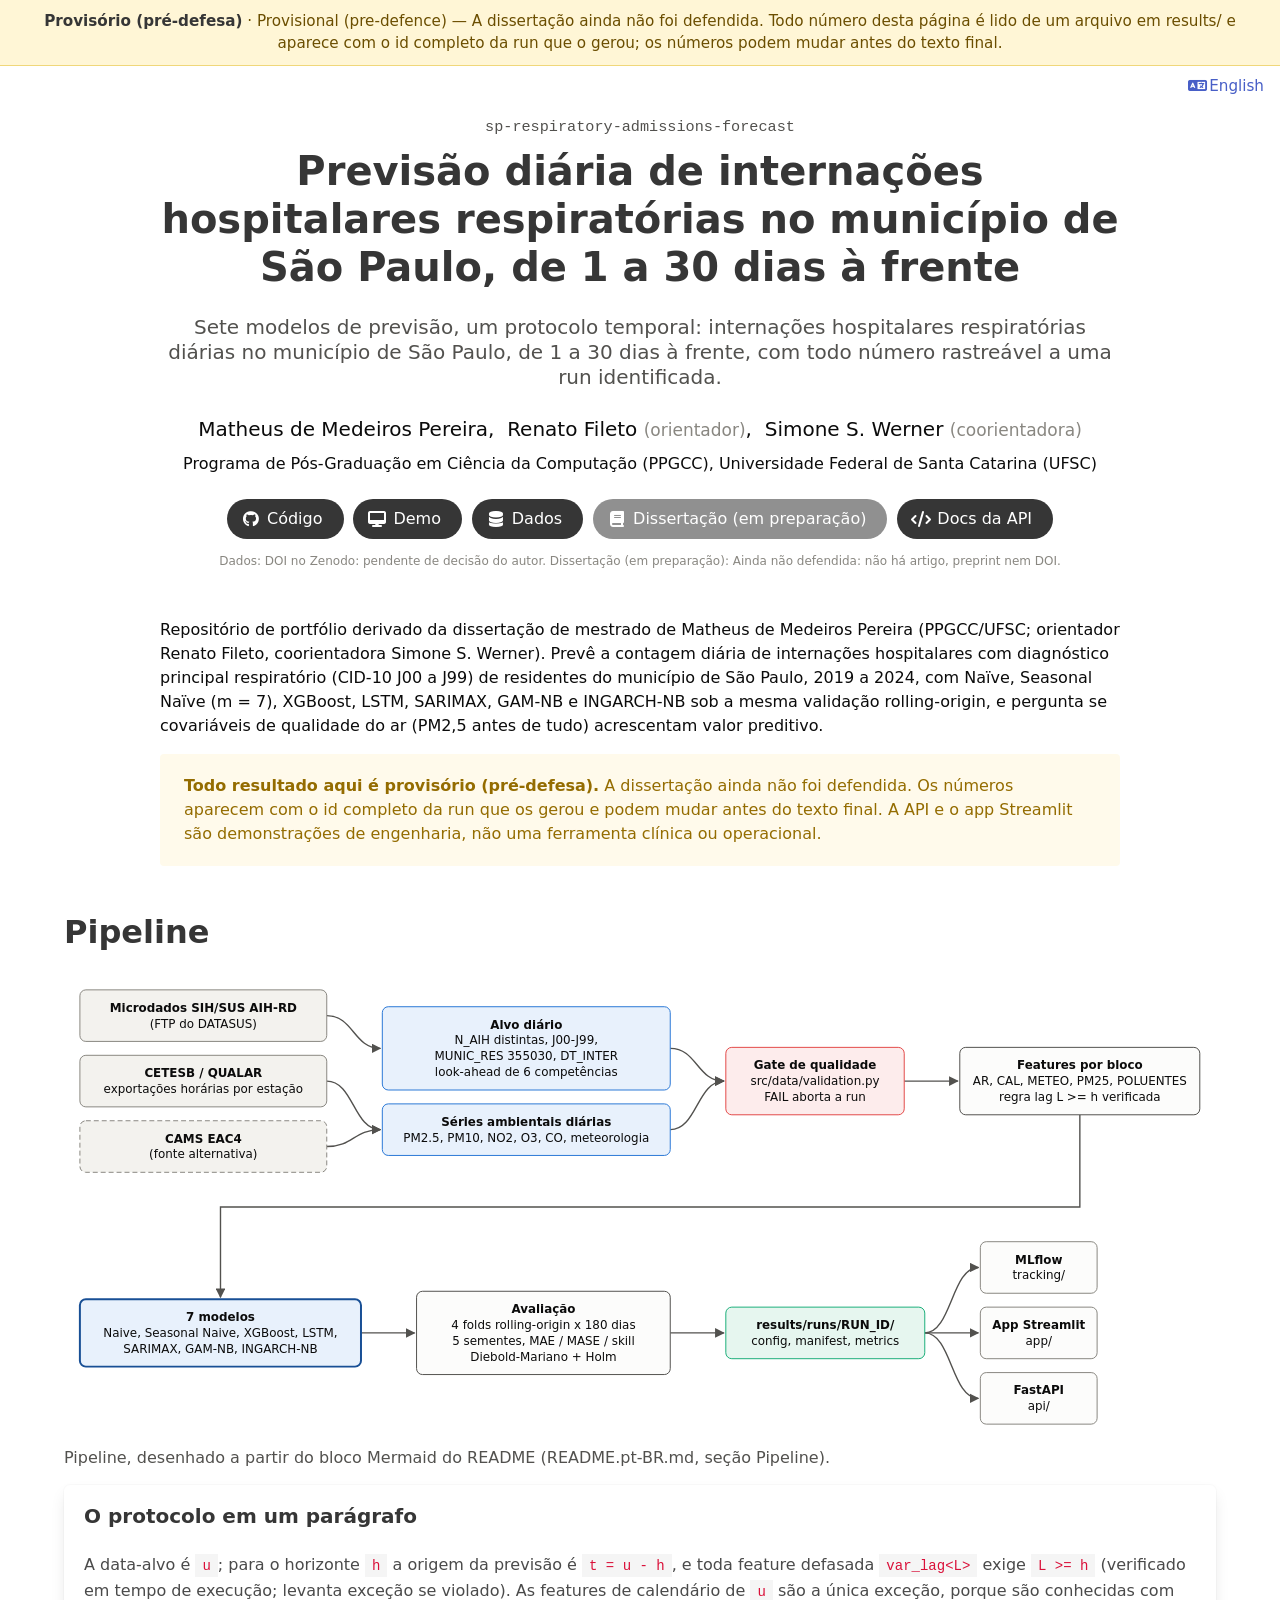
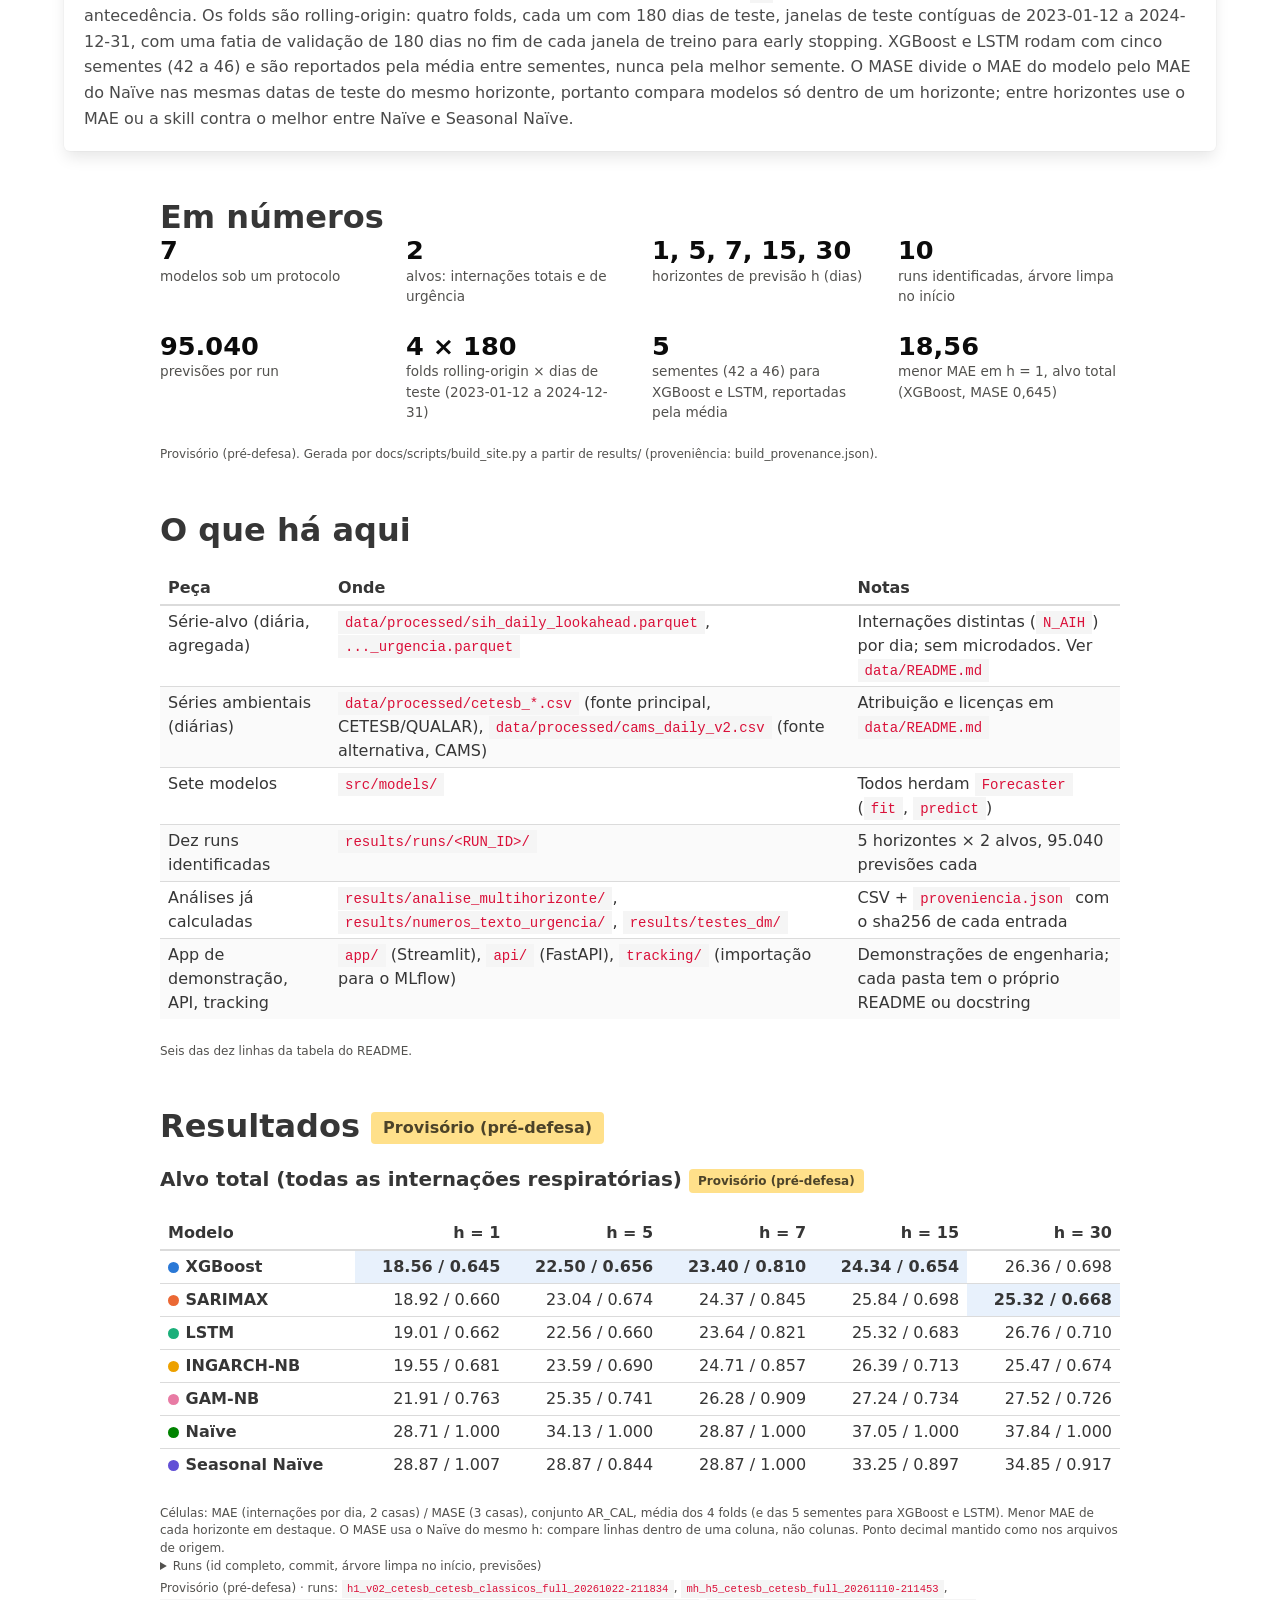
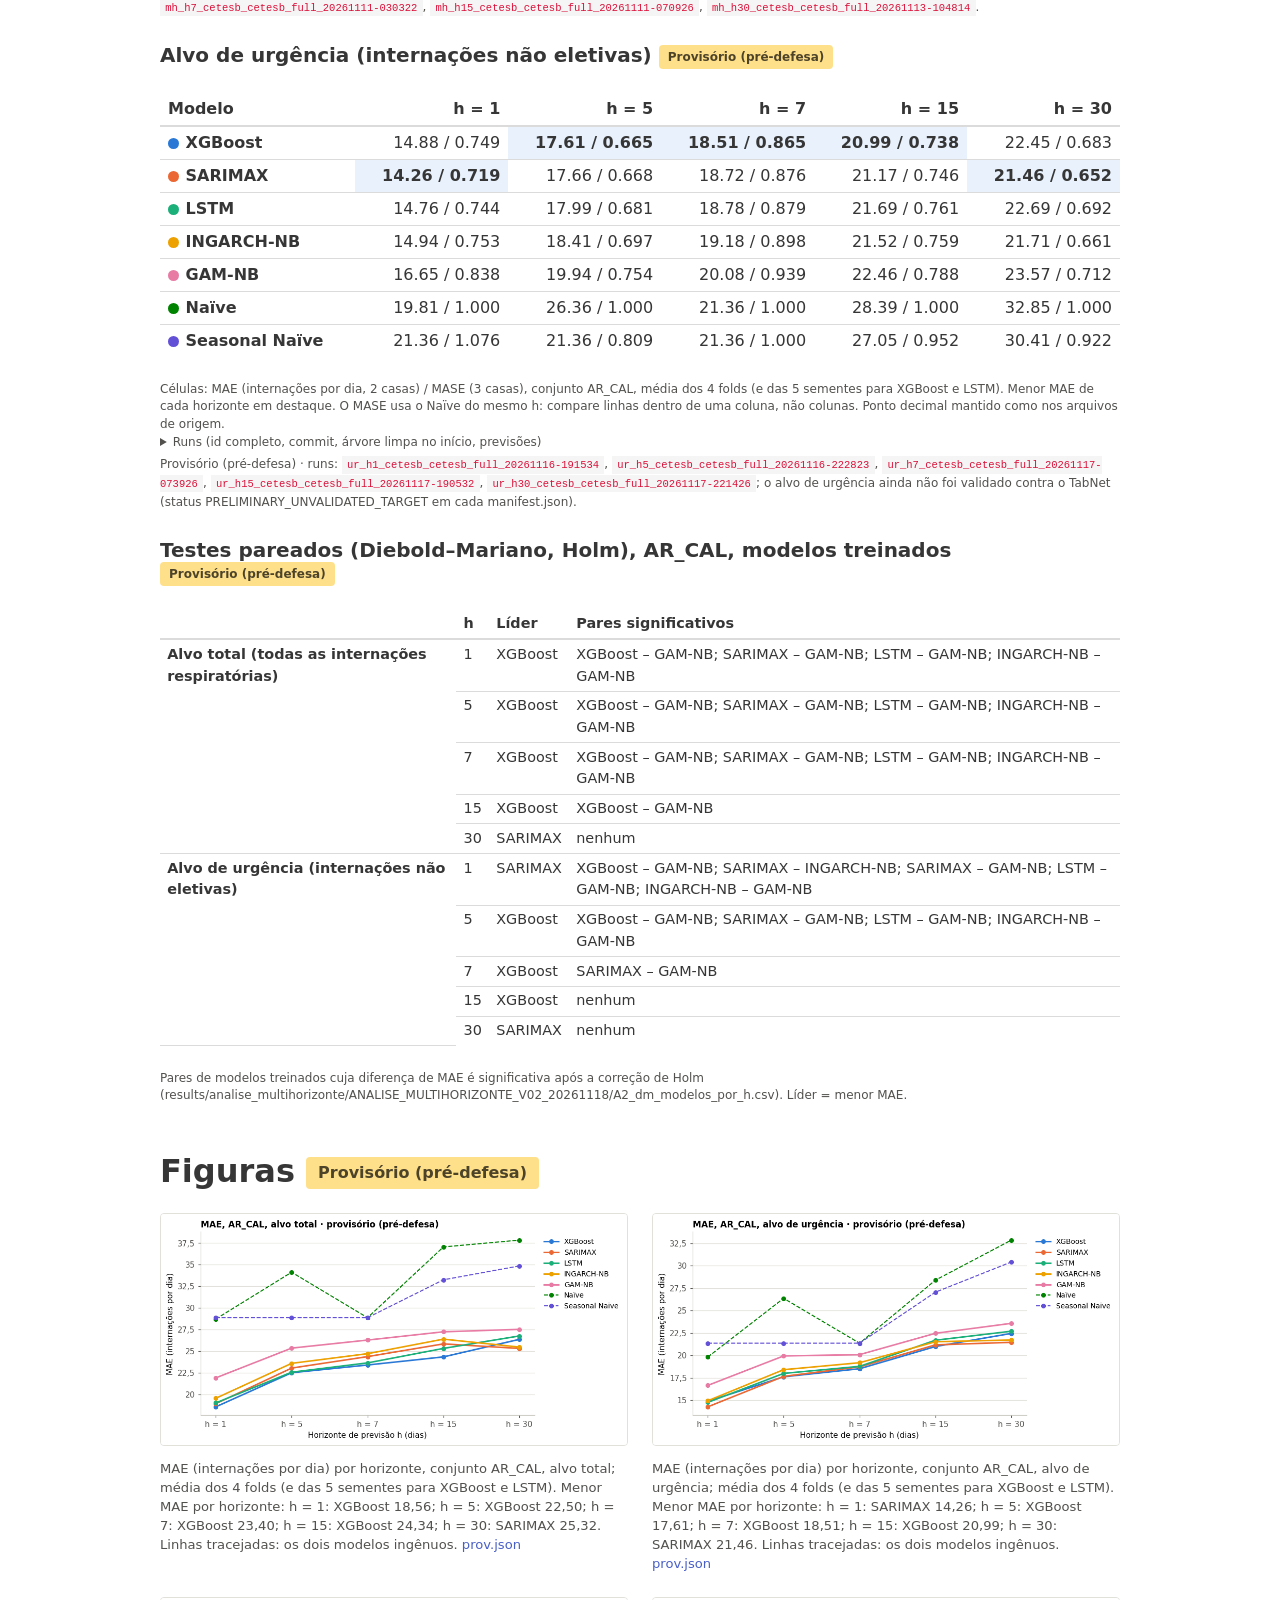
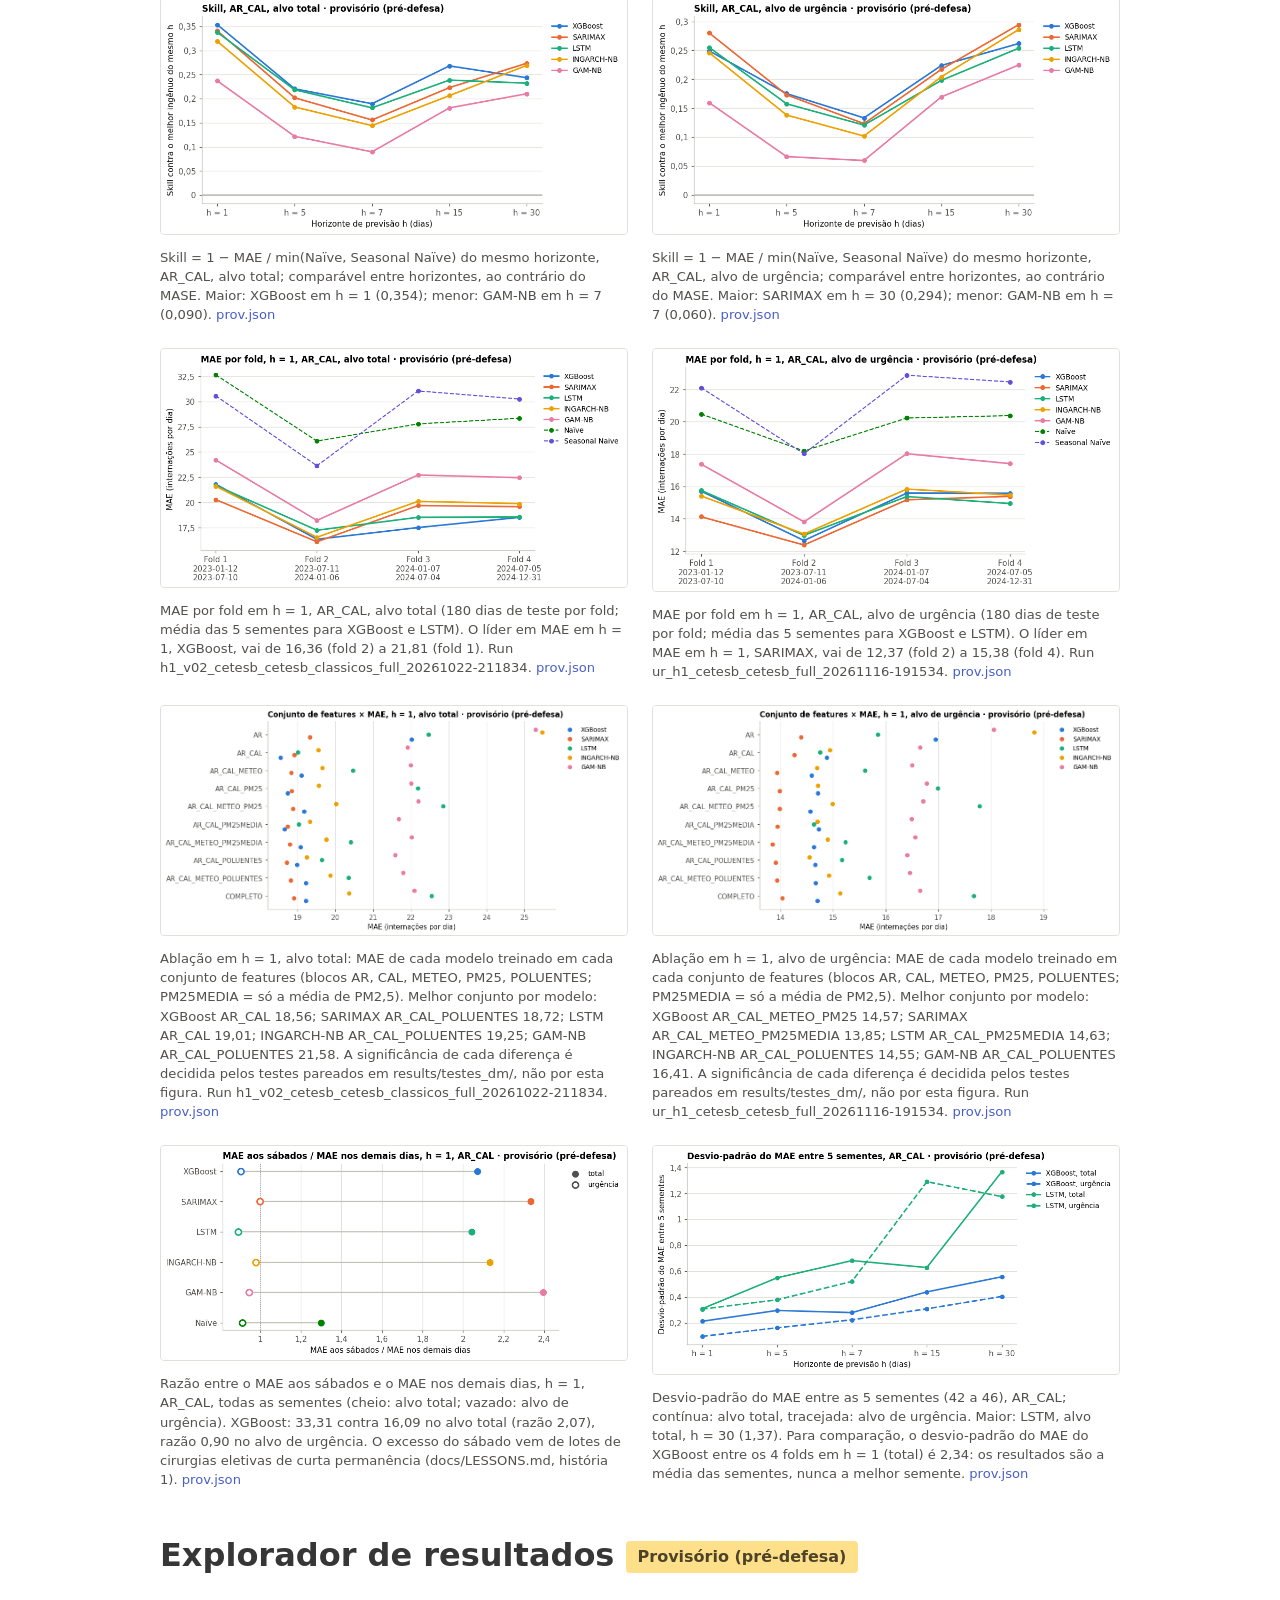
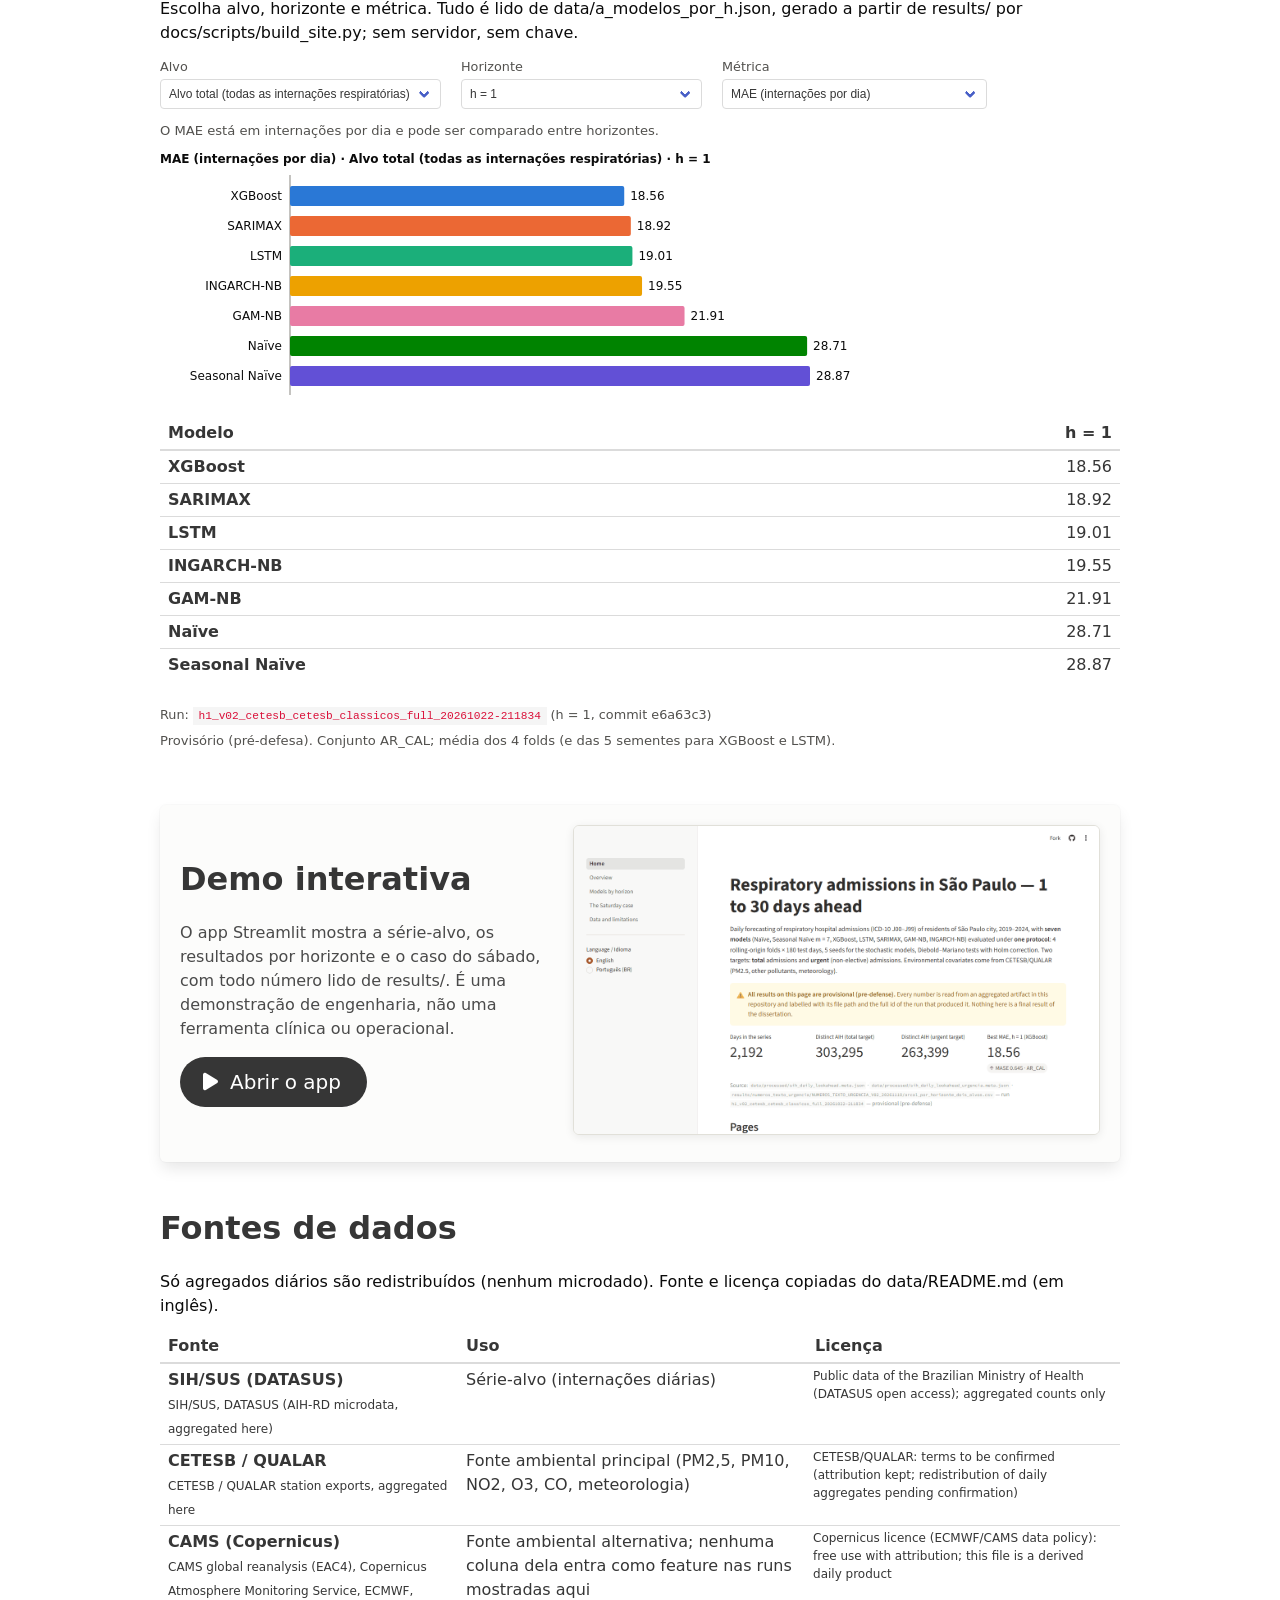
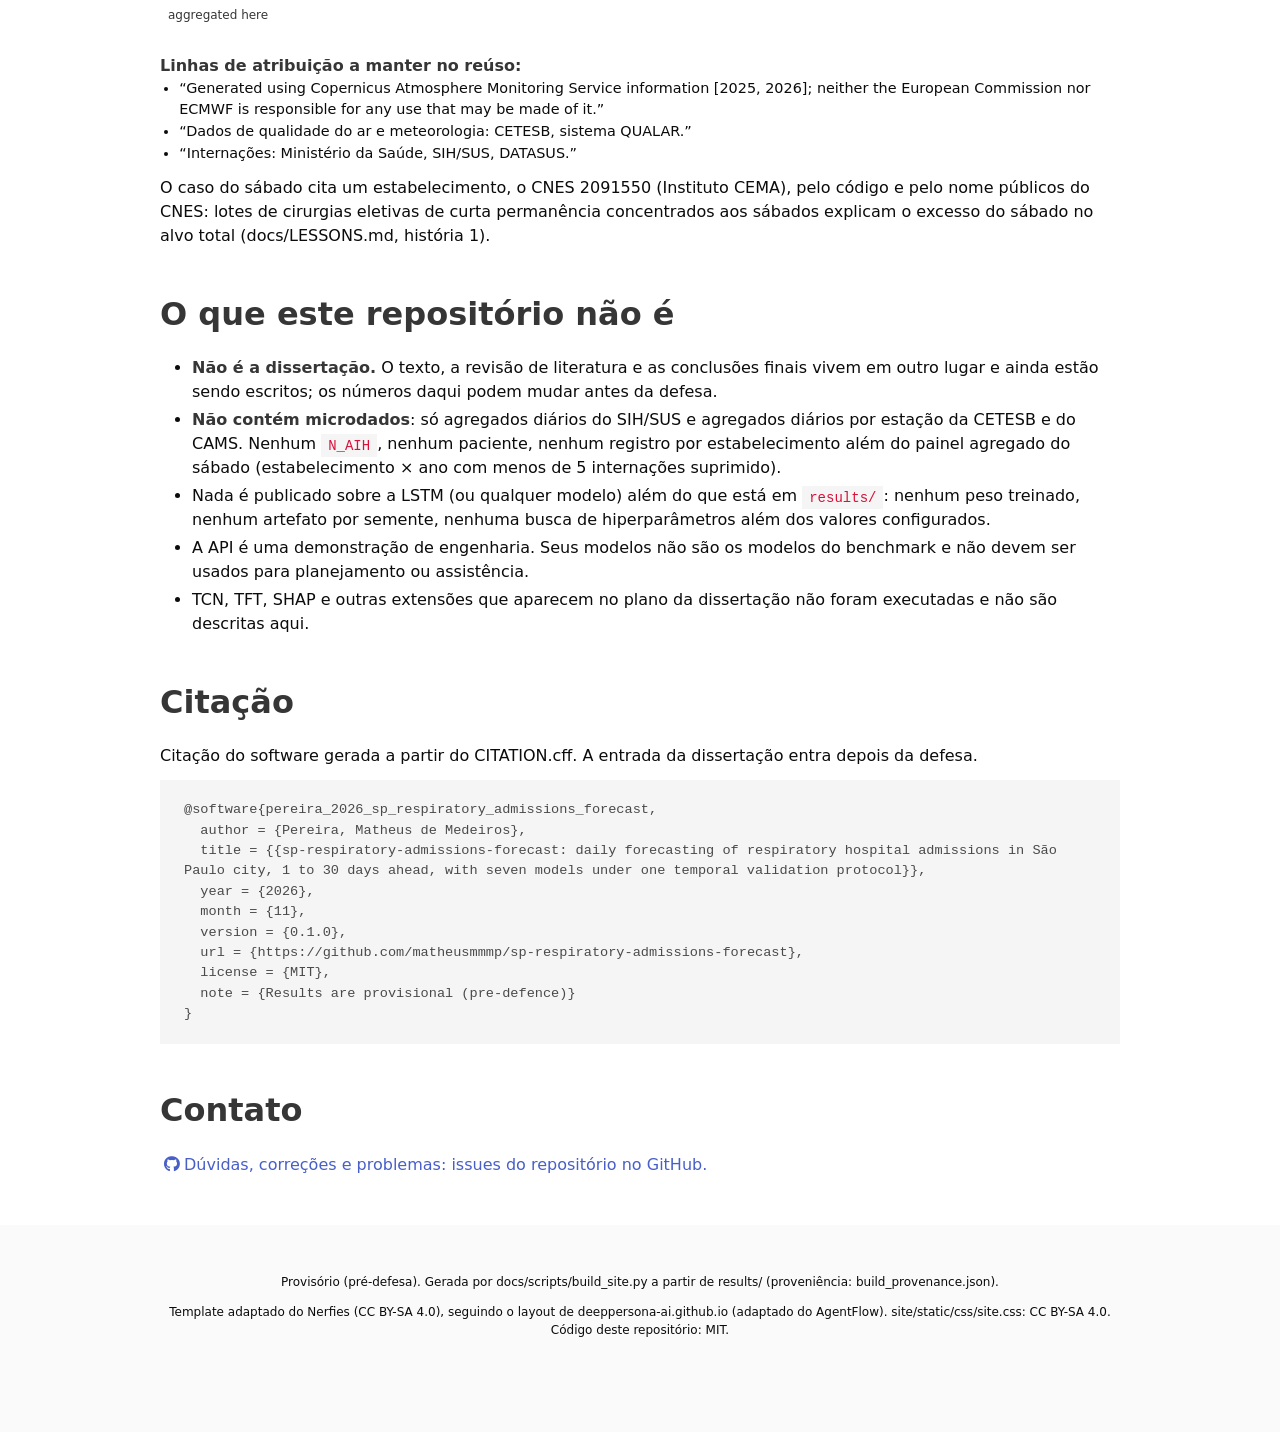
==== site/index.pt-BR.html @ 685dbd94 "feat(site): gerador da project page a partir de results/ e página gerada docs/scripts/build_site.py " ====
<!DOCTYPE html>
<html lang="pt-BR">
<head>
  <meta charset="utf-8">
  <meta name="viewport" content="width=device-width, initial-scale=1">
  <meta name="description" content="Sete modelos de previsão, um protocolo temporal: internações hospitalares respiratórias diárias no município de São Paulo, de 1 a 30 dias à frente, com todo número rastreável a uma run identificada.">
  <title>sp-respiratory-admissions-forecast</title>
  <link rel="alternate" hreflang="en" href="index.html">
  <link rel="stylesheet" href="static/css/bulma.min.css">
  <link rel="stylesheet" href="static/css/fontawesome.all.min.css">
  <link rel="stylesheet" href="static/css/site.css">
</head>
<body>
<!-- Generated by docs/scripts/build_site.py from results/. Do not edit by hand: edit the script and rebuild. -->
<div class="provisional-banner" id="provisional-banner" role="note">
  <strong>Provisório (pré-defesa)</strong> · <span lang="en">Provisional (pre-defence)</span> — A dissertação ainda não foi defendida. Todo número desta página é lido de um arquivo em results/ e aparece com o id completo da run que o gerou; os números podem mudar antes do texto final.
</div>
<nav class="lang-switch"><a href="index.html" hreflang="en"><span class="icon"><i class="fas fa-language"></i></span>English</a></nav>

<section class="hero">
  <div class="hero-body">
    <div class="container is-max-desktop has-text-centered">
      <p class="publication-repo"><code>sp-respiratory-admissions-forecast</code></p>
      <h1 class="title is-2 publication-title">Previsão diária de internações hospitalares respiratórias no município de São Paulo, de 1 a 30 dias à frente</h1>
      <p class="subtitle is-5 publication-subtitle">Sete modelos de previsão, um protocolo temporal: internações hospitalares respiratórias diárias no município de São Paulo, de 1 a 30 dias à frente, com todo número rastreável a uma run identificada.</p>
      <div class="is-size-5 publication-authors">
        <span class="author-block">Matheus de Medeiros Pereira,</span>
        <span class="author-block">Renato Fileto <span class="author-role">(orientador)</span>,</span>
        <span class="author-block">Simone S. Werner <span class="author-role">(coorientadora)</span></span>

      </div>
      <div class="is-size-6 publication-authors"><span class="author-block">Programa de Pós-Graduação em Ciência da Computação (PPGCC), Universidade Federal de Santa Catarina (UFSC)</span></div>
      <div class="publication-links">
        <span class="link-block"><a href="https://github.com/matheusmmmp/sp-respiratory-admissions-forecast" class="button is-normal is-rounded is-dark"><span class="icon"><i class="fab fa-github"></i></span><span>Código</span></a></span>
        <span class="link-block"><a href="https://sp-respiratory-admissions-forecast.streamlit.app" class="button is-normal is-rounded is-dark"><span class="icon"><i class="fas fa-desktop"></i></span><span>Demo</span></a></span>
        <span class="link-block"><a href="https://github.com/matheusmmmp/sp-respiratory-admissions-forecast/blob/main/data/README.md" class="button is-normal is-rounded is-dark"><span class="icon"><i class="fas fa-database"></i></span><span>Dados</span></a></span>
        <span class="link-block"><span class="button is-normal is-rounded is-dark is-disabled" id="btn-dissertation" aria-disabled="true" title="Ainda não defendida: não há artigo, preprint nem DOI."><span class="icon"><i class="fas fa-book"></i></span><span>Dissertação (em preparação)</span></span></span>
        <span class="link-block"><a href="https://github.com/matheusmmmp/sp-respiratory-admissions-forecast/blob/main/api/README.md" class="button is-normal is-rounded is-dark"><span class="icon"><i class="fas fa-code"></i></span><span>Docs da API</span></a></span>
      </div>
      <p class="is-size-7 link-note">Dados: DOI no Zenodo: pendente de decisão do autor. Dissertação (em preparação): Ainda não defendida: não há artigo, preprint nem DOI.</p>
    </div>
  </div>
</section>

<section class="section pt-0">
  <div class="container is-max-desktop">
    <div class="content">
      <p>Repositório de portfólio derivado da dissertação de mestrado de Matheus de Medeiros Pereira (PPGCC/UFSC; orientador Renato Fileto, coorientadora Simone S. Werner). Prevê a contagem diária de internações hospitalares com diagnóstico principal respiratório (CID-10 J00 a J99) de residentes do município de São Paulo, 2019 a 2024, com Naïve, Seasonal Naïve (m = 7), XGBoost, LSTM, SARIMAX, GAM-NB e INGARCH-NB sob a mesma validação rolling-origin, e pergunta se covariáveis de qualidade do ar (PM2,5 antes de tudo) acrescentam valor preditivo.</p>
      <div class="notification is-warning is-light"><strong>Todo resultado aqui é provisório (pré-defesa).</strong> A dissertação ainda não foi defendida. Os números aparecem com o id completo da run que os gerou e podem mudar antes do texto final. A API e o app Streamlit são demonstrações de engenharia, não uma ferramenta clínica ou operacional.</div>
    </div>
  </div>
</section>

<section class="section pt-0" id="pipeline">
  <div class="container is-max-widescreen">
    <h2 class="title is-3">Pipeline</h2>
    <figure class="teaser"><img src="static/images/pipeline_pt.svg" alt="Pipeline, desenhado a partir do bloco Mermaid do README (README.pt-BR.md, seção Pipeline)." width="100%"><figcaption class="caption">Pipeline, desenhado a partir do bloco Mermaid do README (README.pt-BR.md, seção Pipeline).</figcaption></figure>
    <div class="box protocol">
      <h3 class="title is-5">O protocolo em um parágrafo</h3>
      <p>A data-alvo é <code>u</code>; para o horizonte <code>h</code> a origem da previsão é <code>t = u - h</code>, e toda feature defasada <code>var_lag&lt;L&gt;</code> exige <code>L &gt;= h</code> (verificado em tempo de execução; levanta exceção se violado). As features de calendário de <code>u</code> são a única exceção, porque são conhecidas com antecedência. Os folds são rolling-origin: quatro folds, cada um com 180 dias de teste, janelas de teste contíguas de 2023-01-12 a 2024-12-31, com uma fatia de validação de 180 dias no fim de cada janela de treino para early stopping. XGBoost e LSTM rodam com cinco sementes (42 a 46) e são reportados pela média entre sementes, nunca pela melhor semente. O MASE divide o MAE do modelo pelo MAE do Naïve nas mesmas datas de teste do mesmo horizonte, portanto compara modelos só dentro de um horizonte; entre horizontes use o MAE ou a skill contra o melhor entre Naïve e Seasonal Naïve.</p>
    </div>
  </div>
</section>

<section class="section pt-0" id="glance">
  <div class="container is-max-desktop">
    <h2 class="title is-3">Em números</h2>
  </div>
  <div class="container is-max-desktop">
    <div class="columns is-multiline is-mobile glance">
      <div class="column is-half-mobile is-one-quarter-tablet"><p class="glance-num">7</p><p class="glance-txt">modelos sob um protocolo</p></div>
      <div class="column is-half-mobile is-one-quarter-tablet"><p class="glance-num">2</p><p class="glance-txt">alvos: internações totais e de urgência</p></div>
      <div class="column is-half-mobile is-one-quarter-tablet"><p class="glance-num">1, 5, 7, 15, 30</p><p class="glance-txt">horizontes de previsão h (dias)</p></div>
      <div class="column is-half-mobile is-one-quarter-tablet"><p class="glance-num">10</p><p class="glance-txt">runs identificadas, árvore limpa no início</p></div>
      <div class="column is-half-mobile is-one-quarter-tablet"><p class="glance-num">95.040</p><p class="glance-txt">previsões por run</p></div>
      <div class="column is-half-mobile is-one-quarter-tablet"><p class="glance-num">4 × 180</p><p class="glance-txt">folds rolling-origin × dias de teste (2023-01-12 a 2024-12-31)</p></div>
      <div class="column is-half-mobile is-one-quarter-tablet"><p class="glance-num">5</p><p class="glance-txt">sementes (42 a 46) para XGBoost e LSTM, reportadas pela média</p></div>
      <div class="column is-half-mobile is-one-quarter-tablet"><p class="glance-num">18,56</p><p class="glance-txt">menor MAE em h = 1, alvo total (XGBoost, MASE 0,645)</p></div>

    </div>
    <p class="is-size-7 caption">Provisório (pré-defesa). Gerada por docs/scripts/build_site.py a partir de results/ (proveniência: build_provenance.json).</p>
  </div>
</section>

<section class="section pt-0" id="box">
  <div class="container is-max-desktop">
    <h2 class="title is-3">O que há aqui</h2>
    <div class="table-container">
      <table class="table is-fullwidth is-narrow is-striped">
        <thead><tr><th>Peça</th><th>Onde</th><th>Notas</th></tr></thead>
        <tbody><tr><td>Série-alvo (diária, agregada)</td><td><a href="https://github.com/matheusmmmp/sp-respiratory-admissions-forecast/blob/main/data/processed/sih_daily_lookahead.parquet"><code>data/processed/sih_daily_lookahead.parquet</code></a>, <code>..._urgencia.parquet</code></td><td>Internações distintas (<code>N_AIH</code>) por dia; sem microdados. Ver <a href="https://github.com/matheusmmmp/sp-respiratory-admissions-forecast/blob/main/data/README.md"><code>data/README.md</code></a></td></tr><tr><td>Séries ambientais (diárias)</td><td><code>data/processed/cetesb_*.csv</code> (fonte principal, CETESB/QUALAR), <a href="https://github.com/matheusmmmp/sp-respiratory-admissions-forecast/blob/main/data/processed/cams_daily_v2.csv"><code>data/processed/cams_daily_v2.csv</code></a> (fonte alternativa, CAMS)</td><td>Atribuição e licenças em <a href="https://github.com/matheusmmmp/sp-respiratory-admissions-forecast/blob/main/data/README.md"><code>data/README.md</code></a></td></tr><tr><td>Sete modelos</td><td><a href="https://github.com/matheusmmmp/sp-respiratory-admissions-forecast/tree/main/src/models"><code>src/models/</code></a></td><td>Todos herdam <code>Forecaster</code> (<code>fit</code>, <code>predict</code>)</td></tr><tr><td>Dez runs identificadas</td><td><code>results/runs/&lt;RUN_ID&gt;/</code></td><td>5 horizontes × 2 alvos, 95.040 previsões cada</td></tr><tr><td>Análises já calculadas</td><td><a href="https://github.com/matheusmmmp/sp-respiratory-admissions-forecast/tree/main/results/analise_multihorizonte"><code>results/analise_multihorizonte/</code></a>, <a href="https://github.com/matheusmmmp/sp-respiratory-admissions-forecast/tree/main/results/numeros_texto_urgencia"><code>results/numeros_texto_urgencia/</code></a>, <a href="https://github.com/matheusmmmp/sp-respiratory-admissions-forecast/tree/main/results/testes_dm"><code>results/testes_dm/</code></a></td><td>CSV + <code>proveniencia.json</code> com o sha256 de cada entrada</td></tr><tr><td>App de demonstração, API, tracking</td><td><a href="https://github.com/matheusmmmp/sp-respiratory-admissions-forecast/tree/main/app"><code>app/</code></a> (Streamlit), <a href="https://github.com/matheusmmmp/sp-respiratory-admissions-forecast/tree/main/api"><code>api/</code></a> (FastAPI), <a href="https://github.com/matheusmmmp/sp-respiratory-admissions-forecast/tree/main/tracking"><code>tracking/</code></a> (importação para o MLflow)</td><td>Demonstrações de engenharia; cada pasta tem o próprio README ou docstring</td></tr></tbody>
      </table>
    </div>
    <p class="is-size-7 caption">Seis das dez linhas da tabela do README.</p>
  </div>
</section>

<section class="section pt-0" id="results">
  <div class="container is-max-desktop">
    <h2 class="title is-3">Resultados <span class="tag is-warning is-medium provisional-tag">Provisório (pré-defesa)</span></h2>

    <h3 class="title is-5">Alvo total (todas as internações respiratórias) <span class="tag is-warning provisional-tag">Provisório (pré-defesa)</span></h3>
    <div class="table-container">
      <table class="table is-fullwidth is-narrow results-table" id="tabela-total">
        <thead><tr><th>Modelo</th><th class="has-text-right">h = 1</th><th class="has-text-right">h = 5</th><th class="has-text-right">h = 7</th><th class="has-text-right">h = 15</th><th class="has-text-right">h = 30</th></tr></thead>
        <tbody>
        <tr><th><span class="dot" style="background:#2a78d6"></span>XGBoost</th><td class="num is-leader" data-alvo="total" data-h="1" data-modelo="xgboost">18.56 / 0.645</td><td class="num is-leader" data-alvo="total" data-h="5" data-modelo="xgboost">22.50 / 0.656</td><td class="num is-leader" data-alvo="total" data-h="7" data-modelo="xgboost">23.40 / 0.810</td><td class="num is-leader" data-alvo="total" data-h="15" data-modelo="xgboost">24.34 / 0.654</td><td class="num" data-alvo="total" data-h="30" data-modelo="xgboost">26.36 / 0.698</td></tr>
        <tr><th><span class="dot" style="background:#eb6834"></span>SARIMAX</th><td class="num" data-alvo="total" data-h="1" data-modelo="sarimax">18.92 / 0.660</td><td class="num" data-alvo="total" data-h="5" data-modelo="sarimax">23.04 / 0.674</td><td class="num" data-alvo="total" data-h="7" data-modelo="sarimax">24.37 / 0.845</td><td class="num" data-alvo="total" data-h="15" data-modelo="sarimax">25.84 / 0.698</td><td class="num is-leader" data-alvo="total" data-h="30" data-modelo="sarimax">25.32 / 0.668</td></tr>
        <tr><th><span class="dot" style="background:#1baf7a"></span>LSTM</th><td class="num" data-alvo="total" data-h="1" data-modelo="lstm">19.01 / 0.662</td><td class="num" data-alvo="total" data-h="5" data-modelo="lstm">22.56 / 0.660</td><td class="num" data-alvo="total" data-h="7" data-modelo="lstm">23.64 / 0.821</td><td class="num" data-alvo="total" data-h="15" data-modelo="lstm">25.32 / 0.683</td><td class="num" data-alvo="total" data-h="30" data-modelo="lstm">26.76 / 0.710</td></tr>
        <tr><th><span class="dot" style="background:#eda100"></span>INGARCH-NB</th><td class="num" data-alvo="total" data-h="1" data-modelo="ingarch_nb">19.55 / 0.681</td><td class="num" data-alvo="total" data-h="5" data-modelo="ingarch_nb">23.59 / 0.690</td><td class="num" data-alvo="total" data-h="7" data-modelo="ingarch_nb">24.71 / 0.857</td><td class="num" data-alvo="total" data-h="15" data-modelo="ingarch_nb">26.39 / 0.713</td><td class="num" data-alvo="total" data-h="30" data-modelo="ingarch_nb">25.47 / 0.674</td></tr>
        <tr><th><span class="dot" style="background:#e87ba4"></span>GAM-NB</th><td class="num" data-alvo="total" data-h="1" data-modelo="gam_nb">21.91 / 0.763</td><td class="num" data-alvo="total" data-h="5" data-modelo="gam_nb">25.35 / 0.741</td><td class="num" data-alvo="total" data-h="7" data-modelo="gam_nb">26.28 / 0.909</td><td class="num" data-alvo="total" data-h="15" data-modelo="gam_nb">27.24 / 0.734</td><td class="num" data-alvo="total" data-h="30" data-modelo="gam_nb">27.52 / 0.726</td></tr>
        <tr><th><span class="dot" style="background:#008300"></span>Naïve</th><td class="num" data-alvo="total" data-h="1" data-modelo="naive">28.71 / 1.000</td><td class="num" data-alvo="total" data-h="5" data-modelo="naive">34.13 / 1.000</td><td class="num" data-alvo="total" data-h="7" data-modelo="naive">28.87 / 1.000</td><td class="num" data-alvo="total" data-h="15" data-modelo="naive">37.05 / 1.000</td><td class="num" data-alvo="total" data-h="30" data-modelo="naive">37.84 / 1.000</td></tr>
        <tr><th><span class="dot" style="background:#6250d6"></span>Seasonal Naïve</th><td class="num" data-alvo="total" data-h="1" data-modelo="seasonal_naive">28.87 / 1.007</td><td class="num" data-alvo="total" data-h="5" data-modelo="seasonal_naive">28.87 / 0.844</td><td class="num" data-alvo="total" data-h="7" data-modelo="seasonal_naive">28.87 / 1.000</td><td class="num" data-alvo="total" data-h="15" data-modelo="seasonal_naive">33.25 / 0.897</td><td class="num" data-alvo="total" data-h="30" data-modelo="seasonal_naive">34.85 / 0.917</td></tr>

        </tbody>
      </table>
    </div>
    <p class="is-size-7 caption">Células: MAE (internações por dia, 2 casas) / MASE (3 casas), conjunto AR_CAL, média dos 4 folds (e das 5 sementes para XGBoost e LSTM). Menor MAE de cada horizonte em destaque. O MASE usa o Naïve do mesmo h: compare linhas dentro de uma coluna, não colunas. Ponto decimal mantido como nos arquivos de origem.</p>
    <details class="runs-note"><summary class="is-size-7">Runs (id completo, commit, árvore limpa no início, previsões)</summary>
      <ul class="is-size-7"><li>h = 1: <code>h1_v02_cetesb_cetesb_classicos_full_20261022-211834</code> · <code>e6a63c3</code> · árvore limpa · 95.040</li><li>h = 5: <code>mh_h5_cetesb_cetesb_full_20261110-211453</code> · <code>5436606</code> · árvore limpa · 95.040</li><li>h = 7: <code>mh_h7_cetesb_cetesb_full_20261111-030322</code> · <code>49c2188</code> · árvore limpa · 95.040</li><li>h = 15: <code>mh_h15_cetesb_cetesb_full_20261111-070926</code> · <code>b5bb35f</code> · árvore limpa · 95.040</li><li>h = 30: <code>mh_h30_cetesb_cetesb_full_20261113-104814</code> · <code>e4828bc</code> · árvore limpa · 95.040</li></ul>
    </details>
    <p class="is-size-7 footnote">Provisório (pré-defesa) · runs: <code>h1_v02_cetesb_cetesb_classicos_full_20261022-211834</code>, <code>mh_h5_cetesb_cetesb_full_20261110-211453</code>, <code>mh_h7_cetesb_cetesb_full_20261111-030322</code>, <code>mh_h15_cetesb_cetesb_full_20261111-070926</code>, <code>mh_h30_cetesb_cetesb_full_20261113-104814</code>.</p>

    <h3 class="title is-5">Alvo de urgência (internações não eletivas) <span class="tag is-warning provisional-tag">Provisório (pré-defesa)</span></h3>
    <div class="table-container">
      <table class="table is-fullwidth is-narrow results-table" id="tabela-urgencia">
        <thead><tr><th>Modelo</th><th class="has-text-right">h = 1</th><th class="has-text-right">h = 5</th><th class="has-text-right">h = 7</th><th class="has-text-right">h = 15</th><th class="has-text-right">h = 30</th></tr></thead>
        <tbody>
        <tr><th><span class="dot" style="background:#2a78d6"></span>XGBoost</th><td class="num" data-alvo="urgencia" data-h="1" data-modelo="xgboost">14.88 / 0.749</td><td class="num is-leader" data-alvo="urgencia" data-h="5" data-modelo="xgboost">17.61 / 0.665</td><td class="num is-leader" data-alvo="urgencia" data-h="7" data-modelo="xgboost">18.51 / 0.865</td><td class="num is-leader" data-alvo="urgencia" data-h="15" data-modelo="xgboost">20.99 / 0.738</td><td class="num" data-alvo="urgencia" data-h="30" data-modelo="xgboost">22.45 / 0.683</td></tr>
        <tr><th><span class="dot" style="background:#eb6834"></span>SARIMAX</th><td class="num is-leader" data-alvo="urgencia" data-h="1" data-modelo="sarimax">14.26 / 0.719</td><td class="num" data-alvo="urgencia" data-h="5" data-modelo="sarimax">17.66 / 0.668</td><td class="num" data-alvo="urgencia" data-h="7" data-modelo="sarimax">18.72 / 0.876</td><td class="num" data-alvo="urgencia" data-h="15" data-modelo="sarimax">21.17 / 0.746</td><td class="num is-leader" data-alvo="urgencia" data-h="30" data-modelo="sarimax">21.46 / 0.652</td></tr>
        <tr><th><span class="dot" style="background:#1baf7a"></span>LSTM</th><td class="num" data-alvo="urgencia" data-h="1" data-modelo="lstm">14.76 / 0.744</td><td class="num" data-alvo="urgencia" data-h="5" data-modelo="lstm">17.99 / 0.681</td><td class="num" data-alvo="urgencia" data-h="7" data-modelo="lstm">18.78 / 0.879</td><td class="num" data-alvo="urgencia" data-h="15" data-modelo="lstm">21.69 / 0.761</td><td class="num" data-alvo="urgencia" data-h="30" data-modelo="lstm">22.69 / 0.692</td></tr>
        <tr><th><span class="dot" style="background:#eda100"></span>INGARCH-NB</th><td class="num" data-alvo="urgencia" data-h="1" data-modelo="ingarch_nb">14.94 / 0.753</td><td class="num" data-alvo="urgencia" data-h="5" data-modelo="ingarch_nb">18.41 / 0.697</td><td class="num" data-alvo="urgencia" data-h="7" data-modelo="ingarch_nb">19.18 / 0.898</td><td class="num" data-alvo="urgencia" data-h="15" data-modelo="ingarch_nb">21.52 / 0.759</td><td class="num" data-alvo="urgencia" data-h="30" data-modelo="ingarch_nb">21.71 / 0.661</td></tr>
        <tr><th><span class="dot" style="background:#e87ba4"></span>GAM-NB</th><td class="num" data-alvo="urgencia" data-h="1" data-modelo="gam_nb">16.65 / 0.838</td><td class="num" data-alvo="urgencia" data-h="5" data-modelo="gam_nb">19.94 / 0.754</td><td class="num" data-alvo="urgencia" data-h="7" data-modelo="gam_nb">20.08 / 0.939</td><td class="num" data-alvo="urgencia" data-h="15" data-modelo="gam_nb">22.46 / 0.788</td><td class="num" data-alvo="urgencia" data-h="30" data-modelo="gam_nb">23.57 / 0.712</td></tr>
        <tr><th><span class="dot" style="background:#008300"></span>Naïve</th><td class="num" data-alvo="urgencia" data-h="1" data-modelo="naive">19.81 / 1.000</td><td class="num" data-alvo="urgencia" data-h="5" data-modelo="naive">26.36 / 1.000</td><td class="num" data-alvo="urgencia" data-h="7" data-modelo="naive">21.36 / 1.000</td><td class="num" data-alvo="urgencia" data-h="15" data-modelo="naive">28.39 / 1.000</td><td class="num" data-alvo="urgencia" data-h="30" data-modelo="naive">32.85 / 1.000</td></tr>
        <tr><th><span class="dot" style="background:#6250d6"></span>Seasonal Naïve</th><td class="num" data-alvo="urgencia" data-h="1" data-modelo="seasonal_naive">21.36 / 1.076</td><td class="num" data-alvo="urgencia" data-h="5" data-modelo="seasonal_naive">21.36 / 0.809</td><td class="num" data-alvo="urgencia" data-h="7" data-modelo="seasonal_naive">21.36 / 1.000</td><td class="num" data-alvo="urgencia" data-h="15" data-modelo="seasonal_naive">27.05 / 0.952</td><td class="num" data-alvo="urgencia" data-h="30" data-modelo="seasonal_naive">30.41 / 0.922</td></tr>

        </tbody>
      </table>
    </div>
    <p class="is-size-7 caption">Células: MAE (internações por dia, 2 casas) / MASE (3 casas), conjunto AR_CAL, média dos 4 folds (e das 5 sementes para XGBoost e LSTM). Menor MAE de cada horizonte em destaque. O MASE usa o Naïve do mesmo h: compare linhas dentro de uma coluna, não colunas. Ponto decimal mantido como nos arquivos de origem.</p>
    <details class="runs-note"><summary class="is-size-7">Runs (id completo, commit, árvore limpa no início, previsões)</summary>
      <ul class="is-size-7"><li>h = 1: <code>ur_h1_cetesb_cetesb_full_20261116-191534</code> · <code>eeeef00</code> · árvore limpa · 95.040</li><li>h = 5: <code>ur_h5_cetesb_cetesb_full_20261116-222823</code> · <code>8325cee</code> · árvore limpa · 95.040</li><li>h = 7: <code>ur_h7_cetesb_cetesb_full_20261117-073926</code> · <code>dfc3c57</code> · árvore limpa · 95.040</li><li>h = 15: <code>ur_h15_cetesb_cetesb_full_20261117-190532</code> · <code>1252ad5</code> · árvore limpa · 95.040</li><li>h = 30: <code>ur_h30_cetesb_cetesb_full_20261117-221426</code> · <code>8be599e</code> · árvore limpa · 95.040</li></ul>
    </details>
    <p class="is-size-7 footnote">Provisório (pré-defesa) · runs: <code>ur_h1_cetesb_cetesb_full_20261116-191534</code>, <code>ur_h5_cetesb_cetesb_full_20261116-222823</code>, <code>ur_h7_cetesb_cetesb_full_20261117-073926</code>, <code>ur_h15_cetesb_cetesb_full_20261117-190532</code>, <code>ur_h30_cetesb_cetesb_full_20261117-221426</code>; o alvo de urgência ainda não foi validado contra o TabNet (status PRELIMINARY_UNVALIDATED_TARGET em cada manifest.json).</p>


    <h3 class="title is-5 mt-5">Testes pareados (Diebold–Mariano, Holm), AR_CAL, modelos treinados <span class="tag is-warning provisional-tag">Provisório (pré-defesa)</span></h3>
    <div class="table-container">
      <table class="table is-fullwidth is-narrow dm-table">
        <thead><tr><th></th><th>h</th><th>Líder</th><th>Pares significativos</th></tr></thead>
        <tbody>
        <tr><th rowspan="5">Alvo total (todas as internações respiratórias)</th><td>1</td><td>XGBoost</td><td>XGBoost – GAM-NB; SARIMAX – GAM-NB; LSTM – GAM-NB; INGARCH-NB – GAM-NB</td></tr>
        <tr><td>5</td><td>XGBoost</td><td>XGBoost – GAM-NB; SARIMAX – GAM-NB; LSTM – GAM-NB; INGARCH-NB – GAM-NB</td></tr>
        <tr><td>7</td><td>XGBoost</td><td>XGBoost – GAM-NB; SARIMAX – GAM-NB; LSTM – GAM-NB; INGARCH-NB – GAM-NB</td></tr>
        <tr><td>15</td><td>XGBoost</td><td>XGBoost – GAM-NB</td></tr>
        <tr><td>30</td><td>SARIMAX</td><td>nenhum</td></tr>
        <tr><th rowspan="5">Alvo de urgência (internações não eletivas)</th><td>1</td><td>SARIMAX</td><td>XGBoost – GAM-NB; SARIMAX – INGARCH-NB; SARIMAX – GAM-NB; LSTM – GAM-NB; INGARCH-NB – GAM-NB</td></tr>
        <tr><td>5</td><td>XGBoost</td><td>XGBoost – GAM-NB; SARIMAX – GAM-NB; LSTM – GAM-NB; INGARCH-NB – GAM-NB</td></tr>
        <tr><td>7</td><td>XGBoost</td><td>SARIMAX – GAM-NB</td></tr>
        <tr><td>15</td><td>XGBoost</td><td>nenhum</td></tr>
        <tr><td>30</td><td>SARIMAX</td><td>nenhum</td></tr>

        </tbody>
      </table>
    </div>
    <p class="is-size-7 caption">Pares de modelos treinados cuja diferença de MAE é significativa após a correção de Holm (results/analise_multihorizonte/ANALISE_MULTIHORIZONTE_V02_20261118/A2_dm_modelos_por_h.csv). Líder = menor MAE.</p>
  </div>
</section>

<section class="section pt-0" id="figures">
  <div class="container is-max-desktop">
    <h2 class="title is-3">Figuras <span class="tag is-warning is-medium provisional-tag">Provisório (pré-defesa)</span></h2>
    <div class="columns is-multiline">

      <div class="column is-half-desktop is-full-tablet">
        <figure class="result-fig" id="fig_mae_por_h_total">
          <a href="static/images/fig_mae_por_h_total_pt.png"><img src="static/images/fig_mae_por_h_total_pt.png" alt="MAE, AR_CAL, alvo total · provisório (pré-defesa)" loading="lazy"></a>
          <figcaption class="caption">MAE (internações por dia) por horizonte, conjunto AR_CAL, alvo total; média dos 4 folds (e das 5 sementes para XGBoost e LSTM). Menor MAE por horizonte: h = 1: XGBoost 18,56; h = 5: XGBoost 22,50; h = 7: XGBoost 23,40; h = 15: XGBoost 24,34; h = 30: SARIMAX 25,32. Linhas tracejadas: os dois modelos ingênuos. <a href="static/images/fig_mae_por_h_total_pt.prov.json">prov.json</a></figcaption>
        </figure>
      </div>

      <div class="column is-half-desktop is-full-tablet">
        <figure class="result-fig" id="fig_mae_por_h_urgencia">
          <a href="static/images/fig_mae_por_h_urgencia_pt.png"><img src="static/images/fig_mae_por_h_urgencia_pt.png" alt="MAE, AR_CAL, alvo de urgência · provisório (pré-defesa)" loading="lazy"></a>
          <figcaption class="caption">MAE (internações por dia) por horizonte, conjunto AR_CAL, alvo de urgência; média dos 4 folds (e das 5 sementes para XGBoost e LSTM). Menor MAE por horizonte: h = 1: SARIMAX 14,26; h = 5: XGBoost 17,61; h = 7: XGBoost 18,51; h = 15: XGBoost 20,99; h = 30: SARIMAX 21,46. Linhas tracejadas: os dois modelos ingênuos. <a href="static/images/fig_mae_por_h_urgencia_pt.prov.json">prov.json</a></figcaption>
        </figure>
      </div>

      <div class="column is-half-desktop is-full-tablet">
        <figure class="result-fig" id="fig_skill_por_h_total">
          <a href="static/images/fig_skill_por_h_total_pt.png"><img src="static/images/fig_skill_por_h_total_pt.png" alt="Skill, AR_CAL, alvo total · provisório (pré-defesa)" loading="lazy"></a>
          <figcaption class="caption">Skill = 1 − MAE / min(Naïve, Seasonal Naïve) do mesmo horizonte, AR_CAL, alvo total; comparável entre horizontes, ao contrário do MASE. Maior: XGBoost em h = 1 (0,354); menor: GAM-NB em h = 7 (0,090). <a href="static/images/fig_skill_por_h_total_pt.prov.json">prov.json</a></figcaption>
        </figure>
      </div>

      <div class="column is-half-desktop is-full-tablet">
        <figure class="result-fig" id="fig_skill_por_h_urgencia">
          <a href="static/images/fig_skill_por_h_urgencia_pt.png"><img src="static/images/fig_skill_por_h_urgencia_pt.png" alt="Skill, AR_CAL, alvo de urgência · provisório (pré-defesa)" loading="lazy"></a>
          <figcaption class="caption">Skill = 1 − MAE / min(Naïve, Seasonal Naïve) do mesmo horizonte, AR_CAL, alvo de urgência; comparável entre horizontes, ao contrário do MASE. Maior: SARIMAX em h = 30 (0,294); menor: GAM-NB em h = 7 (0,060). <a href="static/images/fig_skill_por_h_urgencia_pt.prov.json">prov.json</a></figcaption>
        </figure>
      </div>

      <div class="column is-half-desktop is-full-tablet">
        <figure class="result-fig" id="fig_mae_por_fold_h1_total">
          <a href="static/images/fig_mae_por_fold_h1_total_pt.png"><img src="static/images/fig_mae_por_fold_h1_total_pt.png" alt="MAE por fold, h = 1, AR_CAL, alvo total · provisório (pré-defesa)" loading="lazy"></a>
          <figcaption class="caption">MAE por fold em h = 1, AR_CAL, alvo total (180 dias de teste por fold; média das 5 sementes para XGBoost e LSTM). O líder em MAE em h = 1, XGBoost, vai de 16,36 (fold 2) a 21,81 (fold 1). Run h1_v02_cetesb_cetesb_classicos_full_20261022-211834. <a href="static/images/fig_mae_por_fold_h1_total_pt.prov.json">prov.json</a></figcaption>
        </figure>
      </div>

      <div class="column is-half-desktop is-full-tablet">
        <figure class="result-fig" id="fig_mae_por_fold_h1_urgencia">
          <a href="static/images/fig_mae_por_fold_h1_urgencia_pt.png"><img src="static/images/fig_mae_por_fold_h1_urgencia_pt.png" alt="MAE por fold, h = 1, AR_CAL, alvo de urgência · provisório (pré-defesa)" loading="lazy"></a>
          <figcaption class="caption">MAE por fold em h = 1, AR_CAL, alvo de urgência (180 dias de teste por fold; média das 5 sementes para XGBoost e LSTM). O líder em MAE em h = 1, SARIMAX, vai de 12,37 (fold 2) a 15,38 (fold 4). Run ur_h1_cetesb_cetesb_full_20261116-191534. <a href="static/images/fig_mae_por_fold_h1_urgencia_pt.prov.json">prov.json</a></figcaption>
        </figure>
      </div>

      <div class="column is-half-desktop is-full-tablet">
        <figure class="result-fig" id="fig_ablacao_h1_total">
          <a href="static/images/fig_ablacao_h1_total_pt.png"><img src="static/images/fig_ablacao_h1_total_pt.png" alt="Conjunto de features × MAE, h = 1, alvo total · provisório (pré-defesa)" loading="lazy"></a>
          <figcaption class="caption">Ablação em h = 1, alvo total: MAE de cada modelo treinado em cada conjunto de features (blocos AR, CAL, METEO, PM25, POLUENTES; PM25MEDIA = só a média de PM2,5). Melhor conjunto por modelo: XGBoost AR_CAL 18,56; SARIMAX AR_CAL_POLUENTES 18,72; LSTM AR_CAL 19,01; INGARCH-NB AR_CAL_POLUENTES 19,25; GAM-NB AR_CAL_POLUENTES 21,58. A significância de cada diferença é decidida pelos testes pareados em results/testes_dm/, não por esta figura. Run h1_v02_cetesb_cetesb_classicos_full_20261022-211834. <a href="static/images/fig_ablacao_h1_total_pt.prov.json">prov.json</a></figcaption>
        </figure>
      </div>

      <div class="column is-half-desktop is-full-tablet">
        <figure class="result-fig" id="fig_ablacao_h1_urgencia">
          <a href="static/images/fig_ablacao_h1_urgencia_pt.png"><img src="static/images/fig_ablacao_h1_urgencia_pt.png" alt="Conjunto de features × MAE, h = 1, alvo de urgência · provisório (pré-defesa)" loading="lazy"></a>
          <figcaption class="caption">Ablação em h = 1, alvo de urgência: MAE de cada modelo treinado em cada conjunto de features (blocos AR, CAL, METEO, PM25, POLUENTES; PM25MEDIA = só a média de PM2,5). Melhor conjunto por modelo: XGBoost AR_CAL_METEO_PM25 14,57; SARIMAX AR_CAL_METEO_PM25MEDIA 13,85; LSTM AR_CAL_PM25MEDIA 14,63; INGARCH-NB AR_CAL_POLUENTES 14,55; GAM-NB AR_CAL_POLUENTES 16,41. A significância de cada diferença é decidida pelos testes pareados em results/testes_dm/, não por esta figura. Run ur_h1_cetesb_cetesb_full_20261116-191534. <a href="static/images/fig_ablacao_h1_urgencia_pt.prov.json">prov.json</a></figcaption>
        </figure>
      </div>

      <div class="column is-half-desktop is-full-tablet">
        <figure class="result-fig" id="fig_sabado_razao_h1">
          <a href="static/images/fig_sabado_razao_h1_pt.png"><img src="static/images/fig_sabado_razao_h1_pt.png" alt="MAE aos sábados / MAE nos demais dias, h = 1, AR_CAL · provisório (pré-defesa)" loading="lazy"></a>
          <figcaption class="caption">Razão entre o MAE aos sábados e o MAE nos demais dias, h = 1, AR_CAL, todas as sementes (cheio: alvo total; vazado: alvo de urgência). XGBoost: 33,31 contra 16,09 no alvo total (razão 2,07), razão 0,90 no alvo de urgência. O excesso do sábado vem de lotes de cirurgias eletivas de curta permanência (docs/LESSONS.md, história 1). <a href="static/images/fig_sabado_razao_h1_pt.prov.json">prov.json</a></figcaption>
        </figure>
      </div>

      <div class="column is-half-desktop is-full-tablet">
        <figure class="result-fig" id="fig_dispersao_sementes">
          <a href="static/images/fig_dispersao_sementes_pt.png"><img src="static/images/fig_dispersao_sementes_pt.png" alt="Desvio-padrão do MAE entre 5 sementes, AR_CAL · provisório (pré-defesa)" loading="lazy"></a>
          <figcaption class="caption">Desvio-padrão do MAE entre as 5 sementes (42 a 46), AR_CAL; contínua: alvo total, tracejada: alvo de urgência. Maior: LSTM, alvo total, h = 30 (1,37). Para comparação, o desvio-padrão do MAE do XGBoost entre os 4 folds em h = 1 (total) é 2,34: os resultados são a média das sementes, nunca a melhor semente. <a href="static/images/fig_dispersao_sementes_pt.prov.json">prov.json</a></figcaption>
        </figure>
      </div>

    </div>
  </div>
</section>

<section class="section pt-0" id="explorer">
  <div class="container is-max-desktop">
    <h2 class="title is-3">Explorador de resultados <span class="tag is-warning is-medium provisional-tag">Provisório (pré-defesa)</span></h2>
    <p class="mb-3">Escolha alvo, horizonte e métrica. Tudo é lido de data/a_modelos_por_h.json, gerado a partir de results/ por docs/scripts/build_site.py; sem servidor, sem chave.</p>
    <div id="results-explorer" data-lang="pt" data-src="data/a_modelos_por_h.json">
      <noscript>JavaScript is needed for the explorer; the same numbers are in the tables above.</noscript>
    </div>
  </div>
</section>

<section class="section pt-0" id="demo">
  <div class="container is-max-desktop">
    <div class="box demo-box">
      <div class="columns is-vcentered">
        <div class="column is-5">
          <h2 class="title is-3">Demo interativa</h2>
          <p class="mb-4">O app Streamlit mostra a série-alvo, os resultados por horizonte e o caso do sábado, com todo número lido de results/. É uma demonstração de engenharia, não uma ferramenta clínica ou operacional.</p>
          <a class="button is-medium is-rounded is-dark" href="https://sp-respiratory-admissions-forecast.streamlit.app"><span class="icon"><i class="fas fa-play"></i></span><span>Abrir o app</span></a>
        </div>
        <div class="column is-7"><a href="https://sp-respiratory-admissions-forecast.streamlit.app"><img class="screenshot" src="static/images/app_screenshot.png" alt="Página inicial do app Streamlit" loading="lazy"></a></div>
      </div>
    </div>
  </div>
</section>

<section class="section pt-0" id="data">
  <div class="container is-max-desktop">
    <h2 class="title is-3">Fontes de dados</h2>
    <p class="mb-3">Só agregados diários são redistribuídos (nenhum microdado). Fonte e licença copiadas do data/README.md (em inglês).</p>
    <div class="table-container">
      <table class="table is-fullwidth is-narrow">
        <thead><tr><th>Fonte</th><th>Uso</th><th>Licença</th></tr></thead>
        <tbody><tr><td><strong>SIH/SUS (DATASUS)</strong><br><span class="is-size-7">SIH/SUS, DATASUS (AIH-RD microdata, aggregated here)</span></td><td>Série-alvo (internações diárias)</td><td class="is-size-7">Public data of the Brazilian Ministry of Health (DATASUS open access); aggregated counts only</td></tr><tr><td><strong>CETESB / QUALAR</strong><br><span class="is-size-7">CETESB / QUALAR station exports, aggregated here</span></td><td>Fonte ambiental principal (PM2,5, PM10, NO2, O3, CO, meteorologia)</td><td class="is-size-7">CETESB/QUALAR: terms to be confirmed (attribution kept; redistribution of daily aggregates pending confirmation)</td></tr><tr><td><strong>CAMS (Copernicus)</strong><br><span class="is-size-7">CAMS global reanalysis (EAC4), Copernicus Atmosphere Monitoring Service, ECMWF, aggregated here</span></td><td>Fonte ambiental alternativa; nenhuma coluna dela entra como feature nas runs mostradas aqui</td><td class="is-size-7">Copernicus licence (ECMWF/CAMS data policy): free use with attribution; this file is a derived daily product</td></tr></tbody>
      </table>
    </div>
    <p><strong>Linhas de atribuição a manter no reúso:</strong></p>
    <ul class="attribution"><li>“Generated using Copernicus Atmosphere Monitoring Service information [2025, 2026]; neither the European Commission nor ECMWF is responsible for any use that may be made of it.”</li><li>“Dados de qualidade do ar e meteorologia: CETESB, sistema QUALAR.”</li><li>“Internações: Ministério da Saúde, SIH/SUS, DATASUS.”</li></ul>
    <p class="mt-3">O caso do sábado cita um estabelecimento, o CNES 2091550 (Instituto CEMA), pelo código e pelo nome públicos do CNES: lotes de cirurgias eletivas de curta permanência concentrados aos sábados explicam o excesso do sábado no alvo total (docs/LESSONS.md, história 1).</p>
  </div>
</section>

<section class="section pt-0" id="not">
  <div class="container is-max-desktop content">
    <h2 class="title is-3">O que este repositório não é</h2>
    <ul><li><strong>Não é a dissertação.</strong> O texto, a revisão de literatura e as conclusões finais vivem em outro lugar e ainda estão sendo escritos; os números daqui podem mudar antes da defesa.</li><li><strong>Não contém microdados</strong>: só agregados diários do SIH/SUS e agregados diários por estação da CETESB e do CAMS. Nenhum <code>N_AIH</code>, nenhum paciente, nenhum registro por estabelecimento além do painel agregado do sábado (estabelecimento × ano com menos de 5 internações suprimido).</li><li>Nada é publicado sobre a LSTM (ou qualquer modelo) além do que está em <a href="https://github.com/matheusmmmp/sp-respiratory-admissions-forecast/tree/main/results"><code>results/</code></a>: nenhum peso treinado, nenhum artefato por semente, nenhuma busca de hiperparâmetros além dos valores configurados.</li><li>A API é uma demonstração de engenharia. Seus modelos não são os modelos do benchmark e não devem ser usados para planejamento ou assistência.</li><li>TCN, TFT, SHAP e outras extensões que aparecem no plano da dissertação não foram executadas e não são descritas aqui.</li></ul>
  </div>
</section>

<section class="section pt-0" id="citation">
  <div class="container is-max-desktop">
    <h2 class="title is-3">Citação</h2>
    <p class="mb-3">Citação do software gerada a partir do CITATION.cff. A entrada da dissertação entra depois da defesa.</p>
    <pre id="bibtex"><code>@software{pereira_2026_sp_respiratory_admissions_forecast,
  author = {Pereira, Matheus de Medeiros},
  title = {{sp-respiratory-admissions-forecast: daily forecasting of respiratory hospital admissions in São Paulo city, 1 to 30 days ahead, with seven models under one temporal validation protocol}},
  year = {2026},
  month = {11},
  version = {0.1.0},
  url = {https://github.com/matheusmmmp/sp-respiratory-admissions-forecast},
  license = {MIT},
  note = {Results are provisional (pre-defence)}
}</code></pre>
  </div>
</section>

<section class="section pt-0" id="contact">
  <div class="container is-max-desktop">
    <h2 class="title is-3">Contato</h2>
    <p><a href="https://github.com/matheusmmmp/sp-respiratory-admissions-forecast/issues"><span class="icon"><i class="fab fa-github"></i></span>Dúvidas, correções e problemas: issues do repositório no GitHub.</a></p>
  </div>
</section>

<footer class="footer">
  <div class="container is-max-desktop content has-text-centered is-size-7">
    <p>Provisório (pré-defesa). Gerada por docs/scripts/build_site.py a partir de results/ (proveniência: build_provenance.json).</p>
    <p>Template adaptado do Nerfies (CC BY-SA 4.0), seguindo o layout de deeppersona-ai.github.io (adaptado do AgentFlow). site/static/css/site.css: CC BY-SA 4.0. Código deste repositório: MIT.</p>
  </div>
</footer>
<script src="static/js/results_explorer.js"></script>
</body>
</html>
---- site/static/css/site.css ----
/* Project page styles. Adapted from the Nerfies project page template
   (https://github.com/nerfies/nerfies.github.io, CC BY-SA 4.0); this file is distributed under CC BY-SA 4.0. */

:root {
  --text: #0b0b0b;
  --text2: #52514e;
  --muted: #898781;
  --grid: #e1e0d9;
  --surface: #fcfcfb;
  --warn-bg: #fff6d6;
  --warn-text: #6b4e00;
  --leader: #e8f1fc;
}

body {
  font-family: "Noto Sans", system-ui, -apple-system, "Segoe UI", Roboto, Helvetica, Arial, sans-serif;
  color: var(--text);
  background: #ffffff;
}

.provisional-banner {
  background: var(--warn-bg);
  color: var(--warn-text);
  border-bottom: 1px solid #f0d77a;
  padding: 0.6rem 1rem;
  text-align: center;
  font-size: 0.95rem;
}

.lang-switch {
  position: absolute;
  right: 1rem;
  margin-top: 0.5rem;
  font-size: 0.95rem;
}

.publication-repo code { font-size: 0.95rem; color: var(--text2); background: transparent; }
.publication-title { font-family: "Google Sans", "Noto Sans", system-ui, sans-serif; line-height: 1.2; margin-top: 0.5rem; }
.publication-subtitle { color: var(--text2); margin-top: 0.75rem !important; }
.publication-authors { font-family: "Google Sans", "Noto Sans", system-ui, sans-serif; margin-top: 0.5rem; }
.author-block { display: inline-block; margin: 0 0.2rem; }
.author-role { color: var(--muted); font-size: 0.85em; }
.publication-links { margin-top: 1.25rem; }
.link-block { display: inline-block; margin: 0.2rem 0.15rem; }
.button.is-disabled { opacity: 0.55; cursor: not-allowed; }
.link-note { color: var(--muted); margin-top: 0.6rem; }

.teaser { margin: 0 0 1rem; overflow-x: auto; }
.teaser img { min-width: 640px; display: block; margin: 0 auto; }
.caption { color: var(--text2); margin-top: 0.4rem; line-height: 1.45; }
.footnote { color: var(--text2); margin-top: 0.25rem; margin-bottom: 1.75rem; word-break: break-word; }
.protocol p { line-height: 1.6; }

.glance .glance-num { font-size: 1.6rem; font-weight: 600; line-height: 1.2; }
.glance .glance-txt { color: var(--text2); font-size: 0.85rem; }

.results-table td.num { text-align: right; font-variant-numeric: tabular-nums; white-space: nowrap; }
.results-table td.is-leader { background: var(--leader); font-weight: 600; }
.results-table th { white-space: nowrap; }
.dot { display: inline-block; width: 0.7rem; height: 0.7rem; border-radius: 50%; margin-right: 0.4rem; vertical-align: middle; }
.provisional-tag { vertical-align: middle; font-weight: 500; }
.runs-note summary { cursor: pointer; color: var(--text2); }
.runs-note ul { margin: 0.3rem 0 0.4rem 1.2rem; list-style: disc; }
.dm-table td, .dm-table th { font-size: 0.9rem; }

.result-fig img { width: 100%; height: auto; border: 1px solid var(--grid); border-radius: 4px; }
.result-fig figcaption { font-size: 0.82rem; }

.demo-box { background: var(--surface); }
.screenshot { width: 100%; border: 1px solid var(--grid); border-radius: 6px; box-shadow: 0 2px 10px rgba(0, 0, 0, 0.08); }

.attribution { margin-left: 1.2rem; list-style: disc; font-size: 0.9rem; }
pre#bibtex { white-space: pre-wrap; word-break: break-word; font-size: 0.85rem; }

/* results explorer */
.rx-controls { display: flex; flex-wrap: wrap; gap: 0.75rem 1.25rem; align-items: flex-end; margin-bottom: 0.75rem; }
.rx-controls label { display: block; font-size: 0.8rem; color: var(--text2); margin-bottom: 0.2rem; }
.rx-note { font-size: 0.82rem; color: var(--text2); margin: 0.4rem 0; }
.rx-chart svg { width: 100%; height: auto; max-width: 720px; display: block; }
.rx-chart text { font-family: system-ui, -apple-system, "Segoe UI", Roboto, Helvetica, Arial, sans-serif; font-size: 12px; fill: var(--text); }
.rx-run { font-size: 0.8rem; color: var(--text2); word-break: break-word; }
.rx-table td.num { text-align: right; font-variant-numeric: tabular-nums; }

@media screen and (max-width: 768px) {
  .lang-switch { position: static; text-align: right; padding: 0.4rem 1rem 0; margin-top: 0; }
  .publication-title { font-size: 1.6rem !important; }
  .section { padding-left: 1rem; padding-right: 1rem; }
}
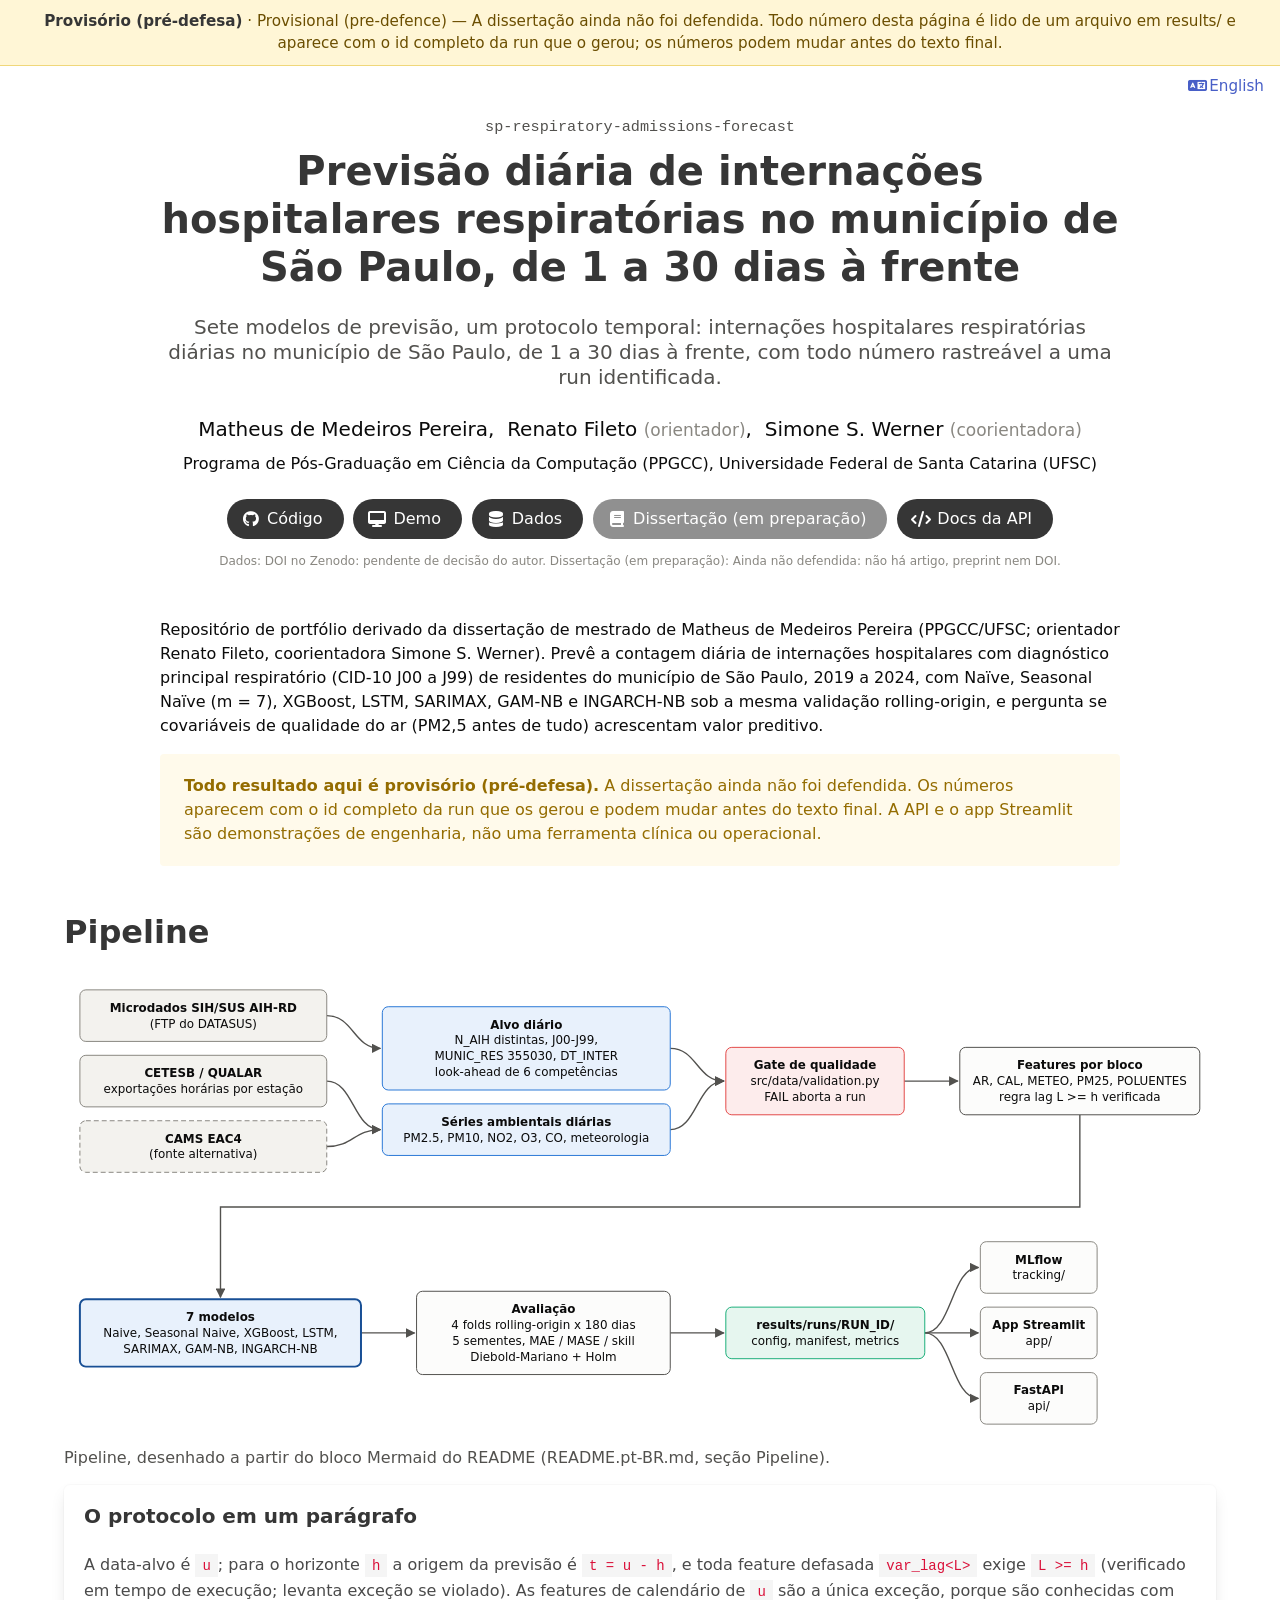
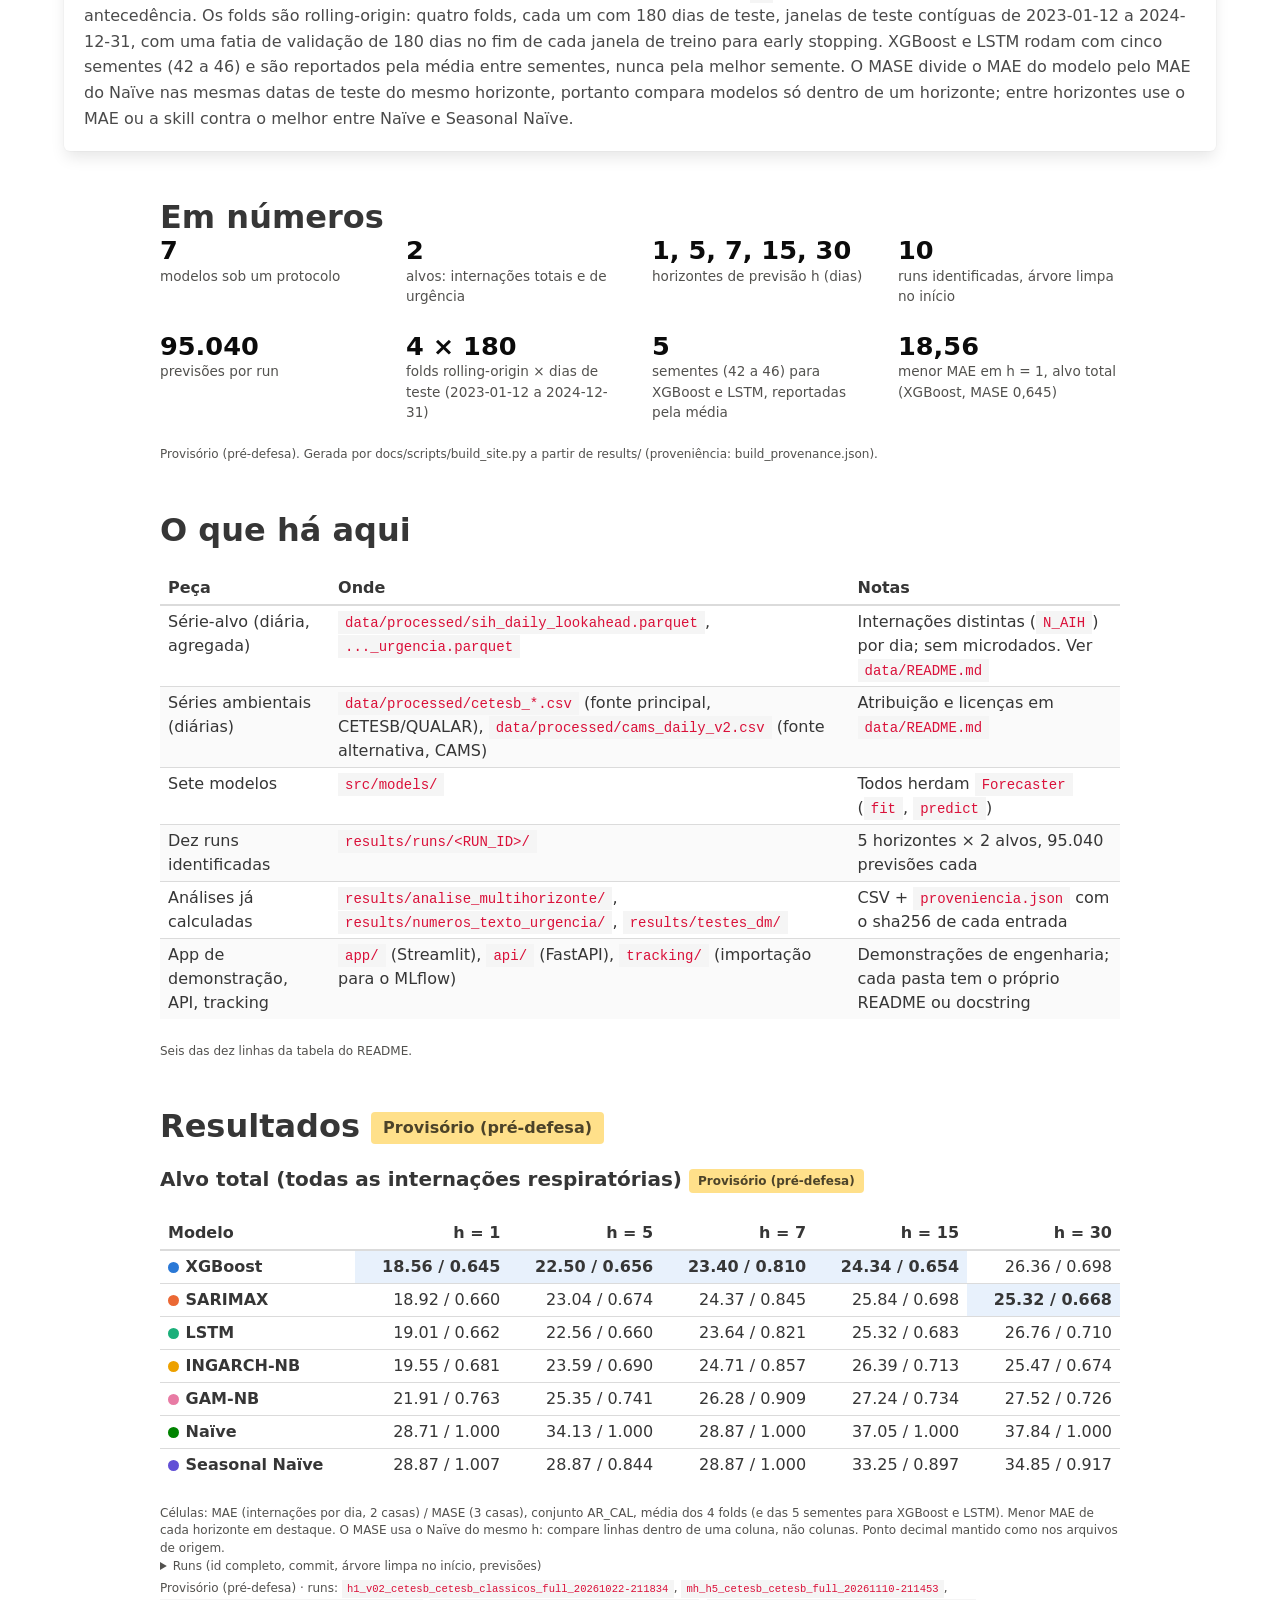
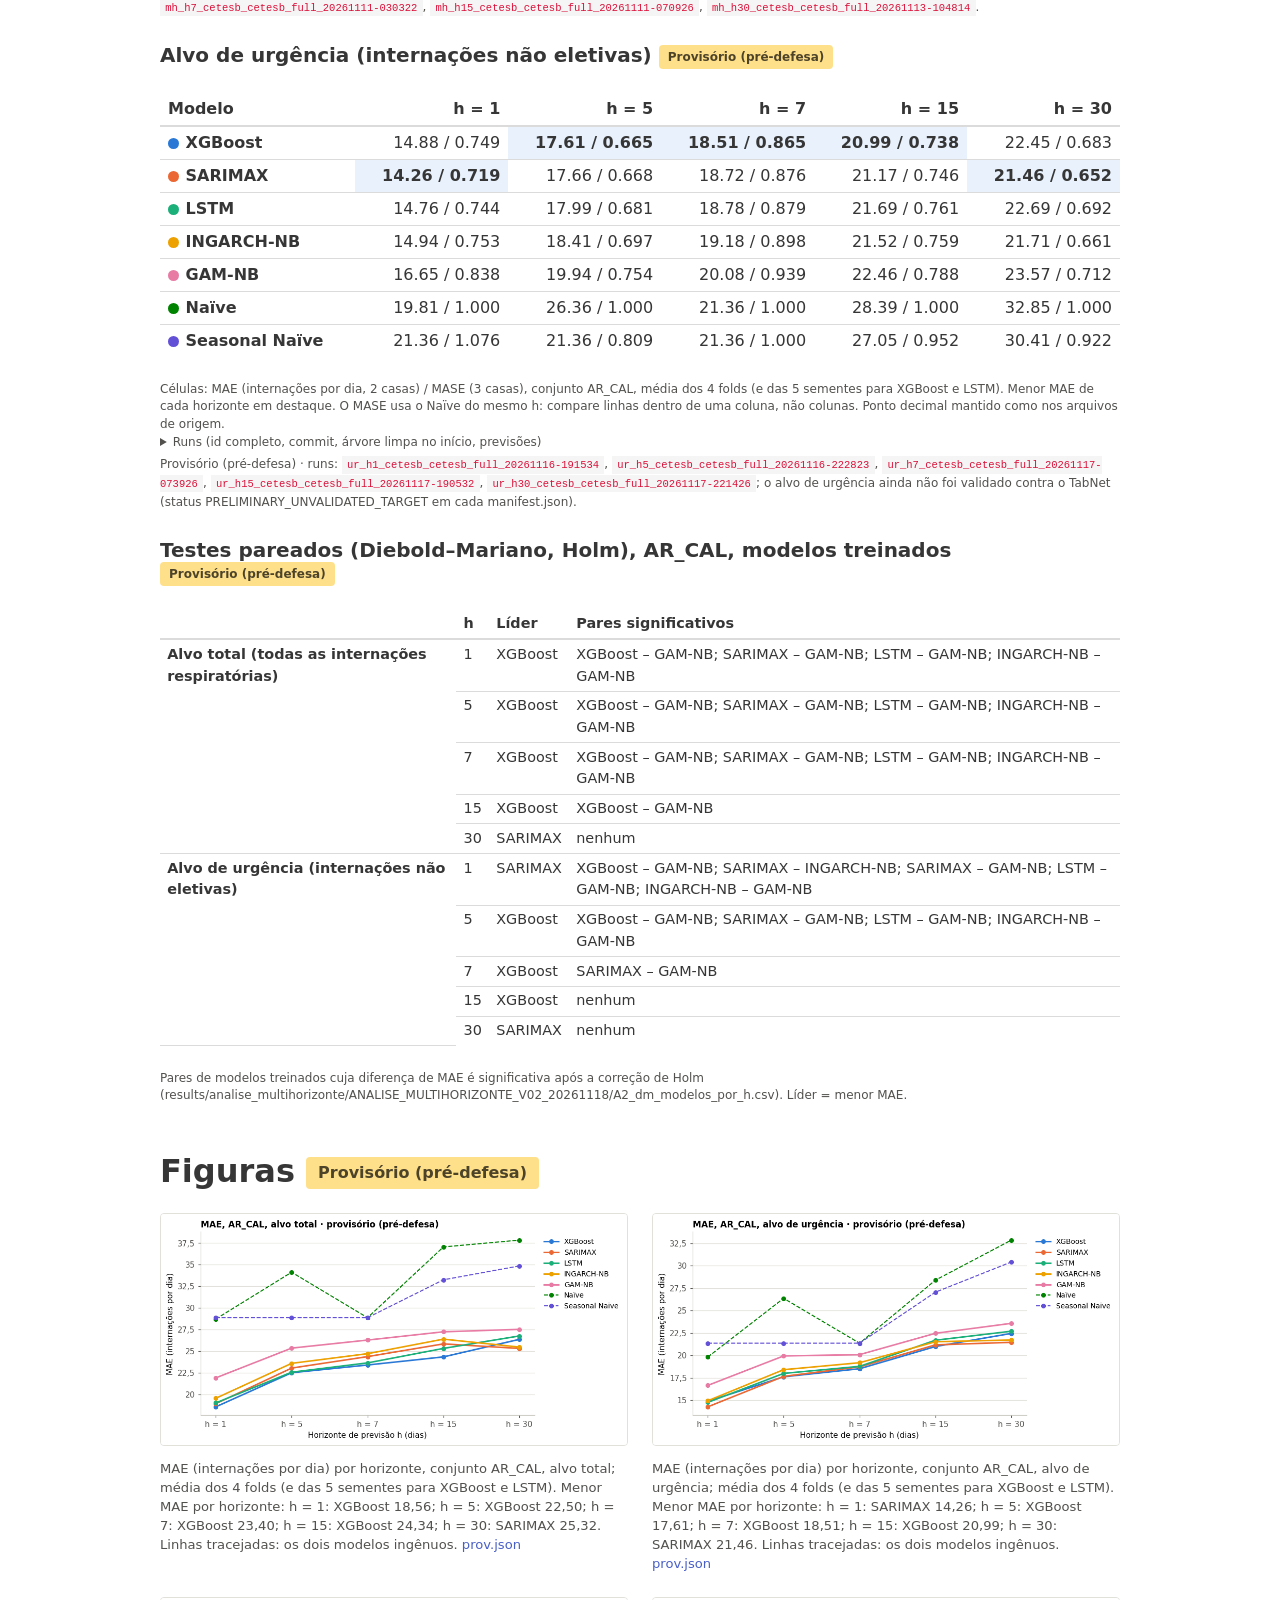
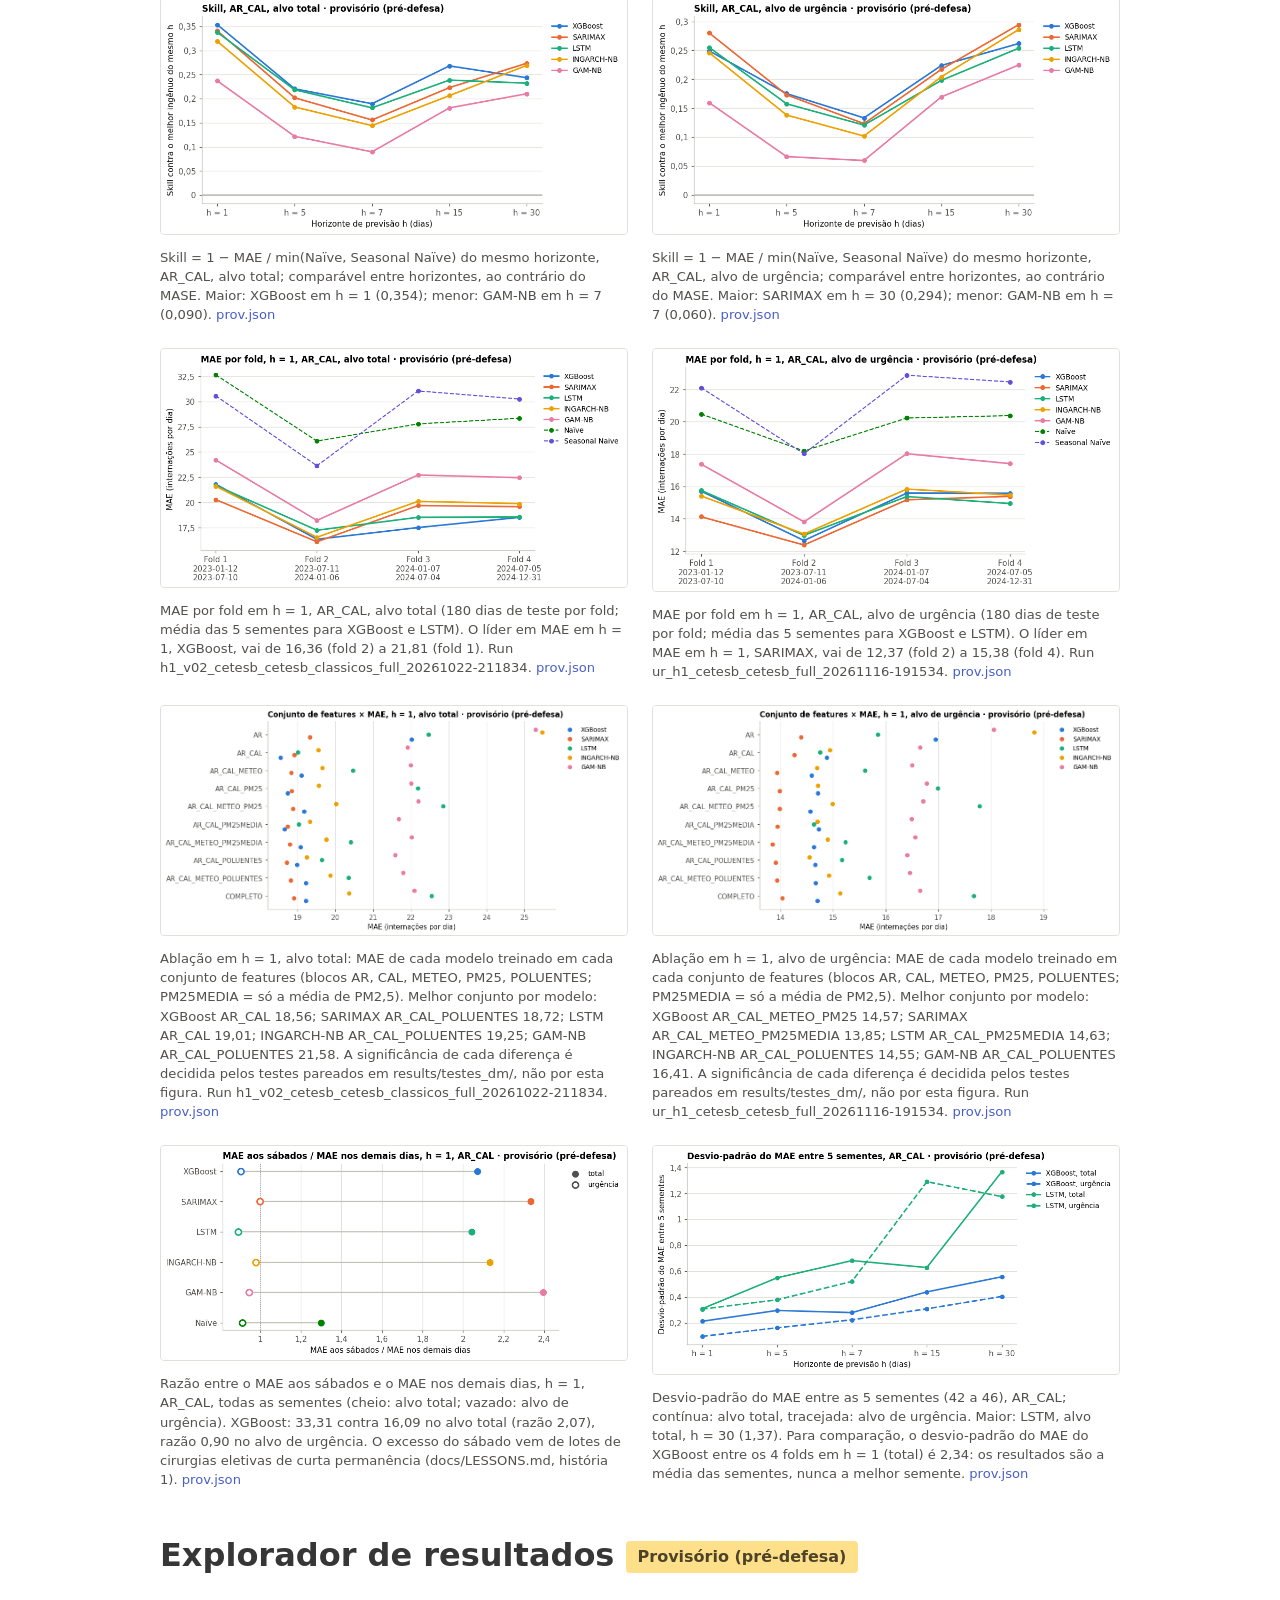
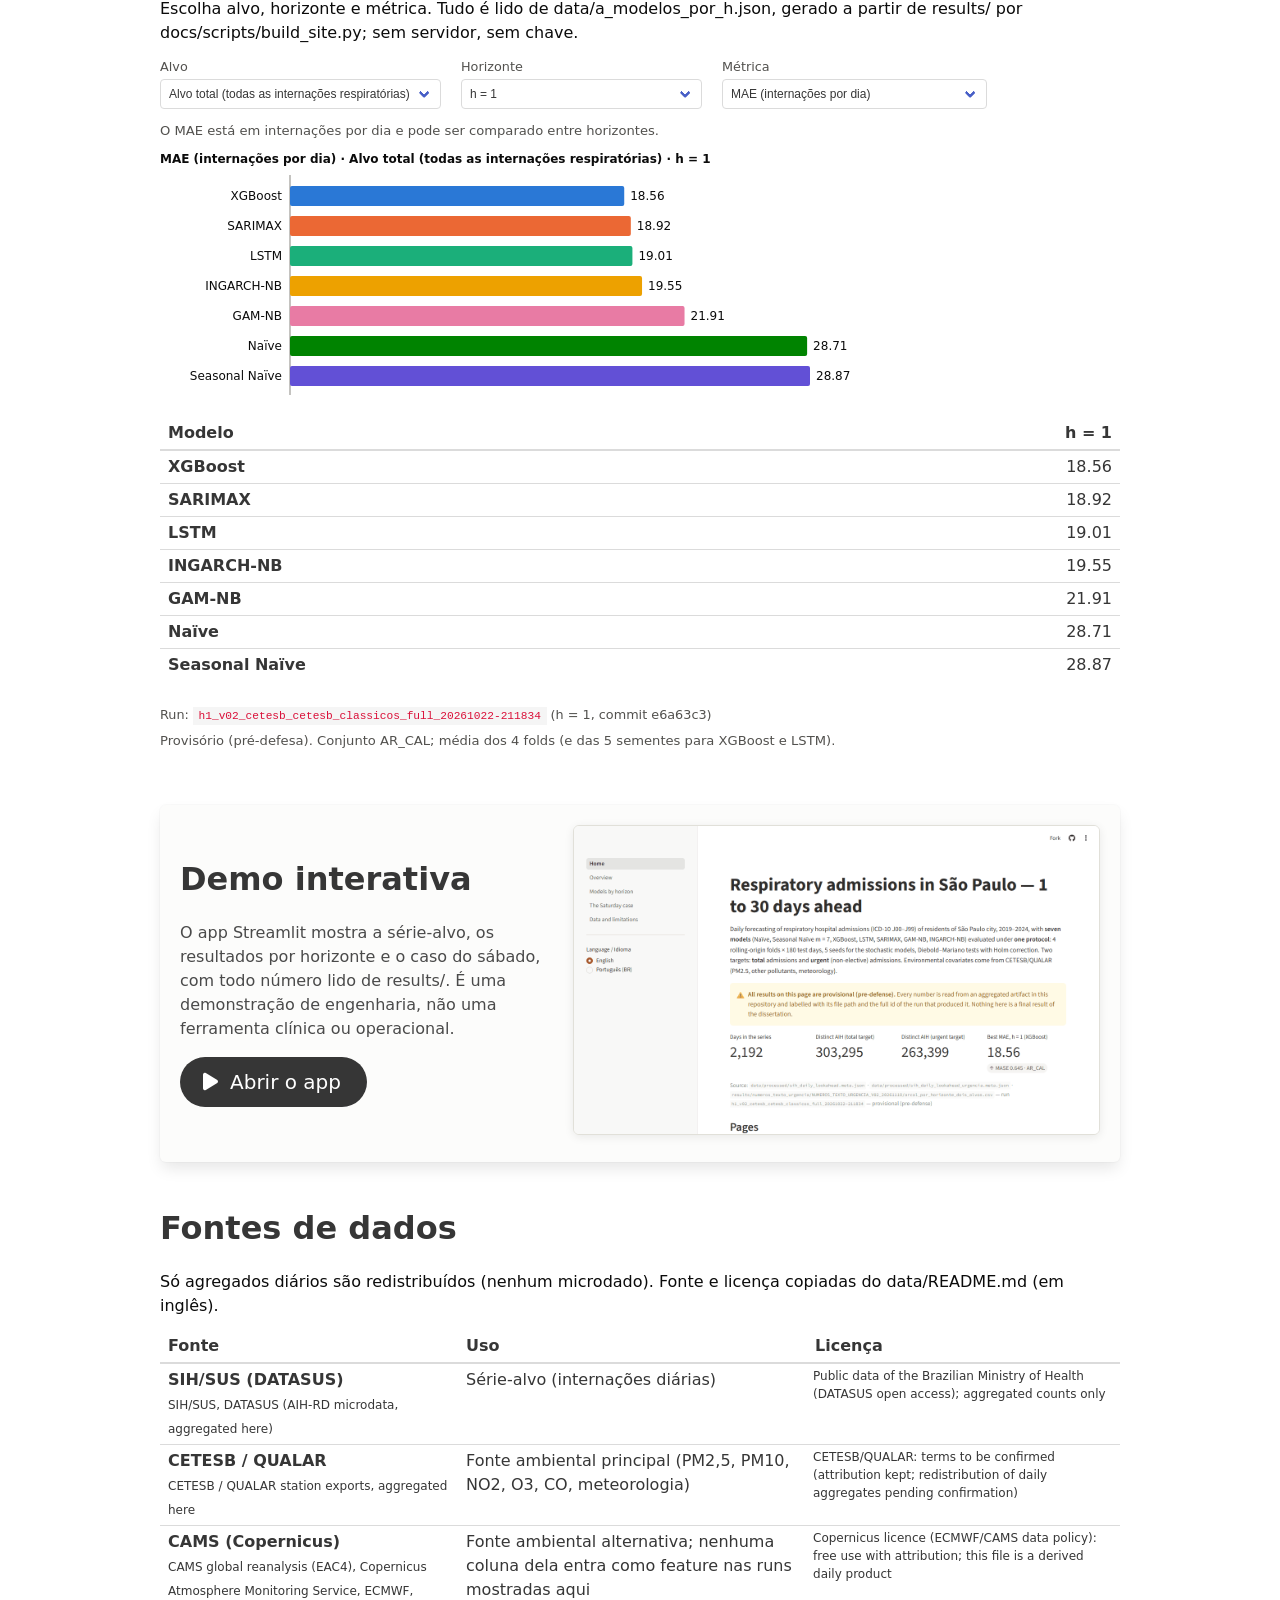
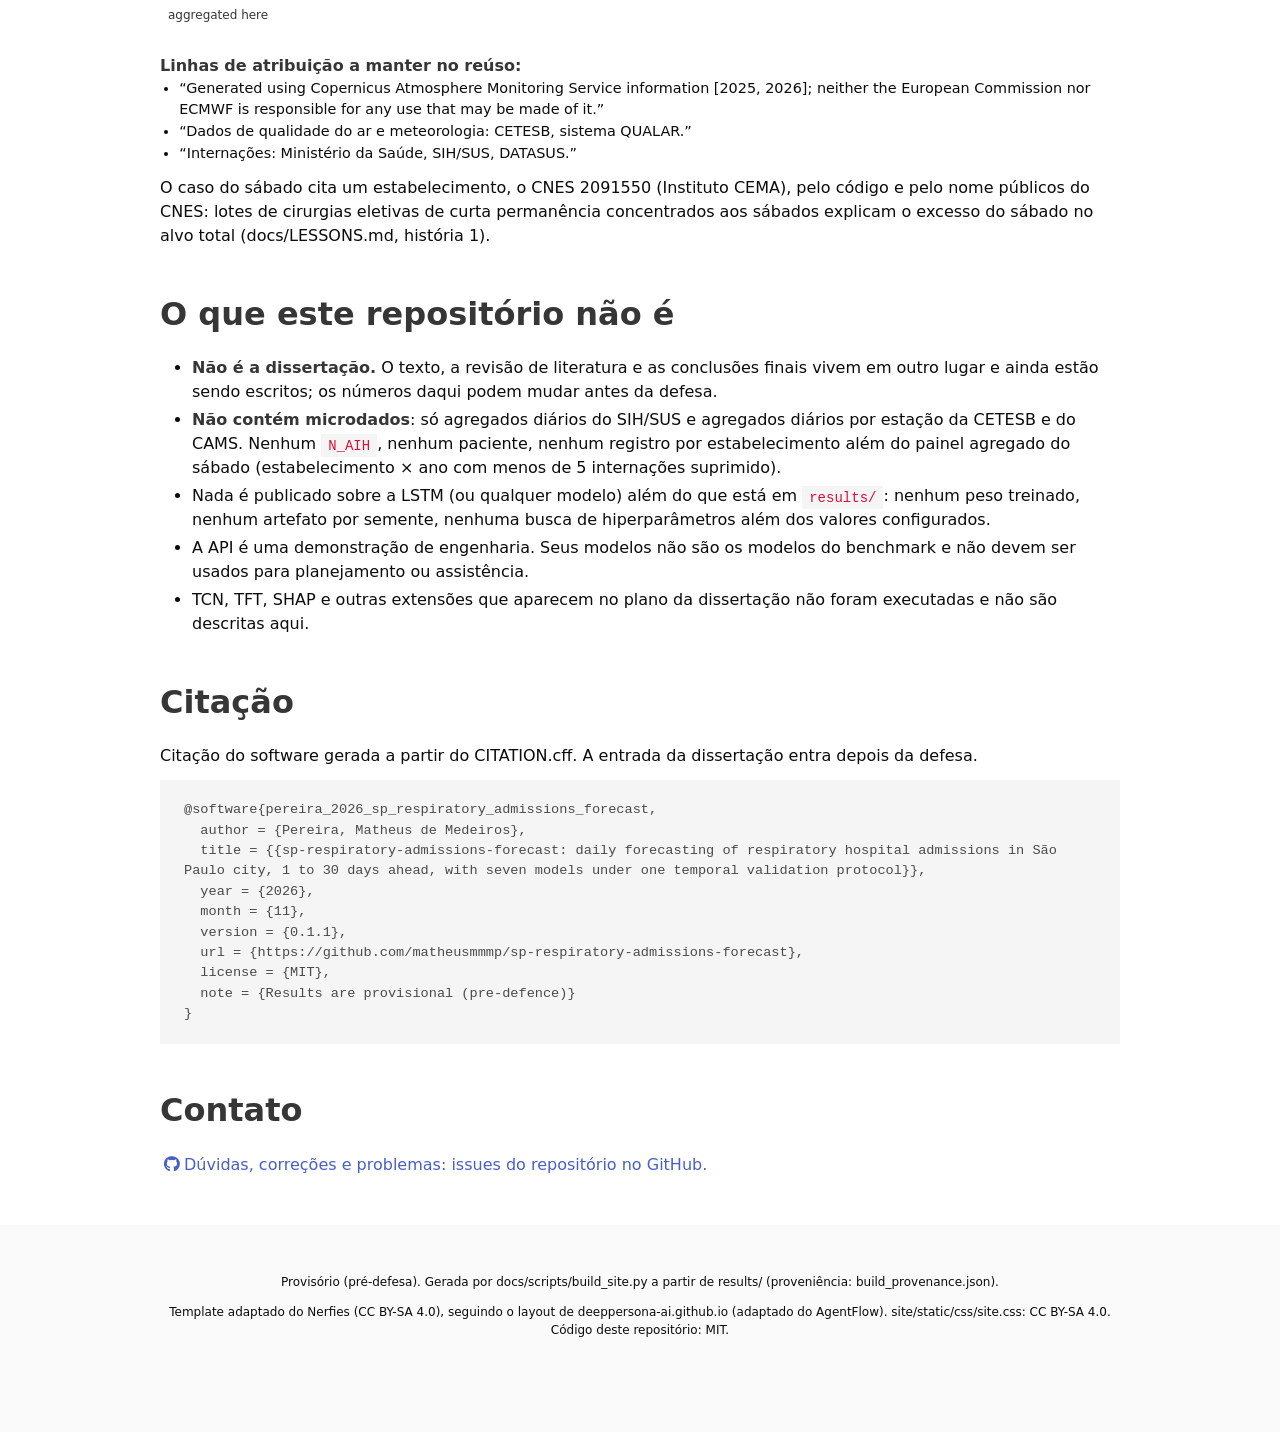
==== commit b90f3e2a: "chore(release): versão 0.1.1 para o arquivamento no Zenodo CITATION.cff (version 0.1.1, date-release" ====
--- a/site/index.pt-BR.html
+++ b/site/index.pt-BR.html
@@ -303,7 +303,7 @@
   title = {{sp-respiratory-admissions-forecast: daily forecasting of respiratory hospital admissions in São Paulo city, 1 to 30 days ahead, with seven models under one temporal validation protocol}},
   year = {2026},
   month = {11},
-  version = {0.1.0},
+  version = {0.1.1},
   url = {https://github.com/matheusmmmp/sp-respiratory-admissions-forecast},
   license = {MIT},
   note = {Results are provisional (pre-defence)}
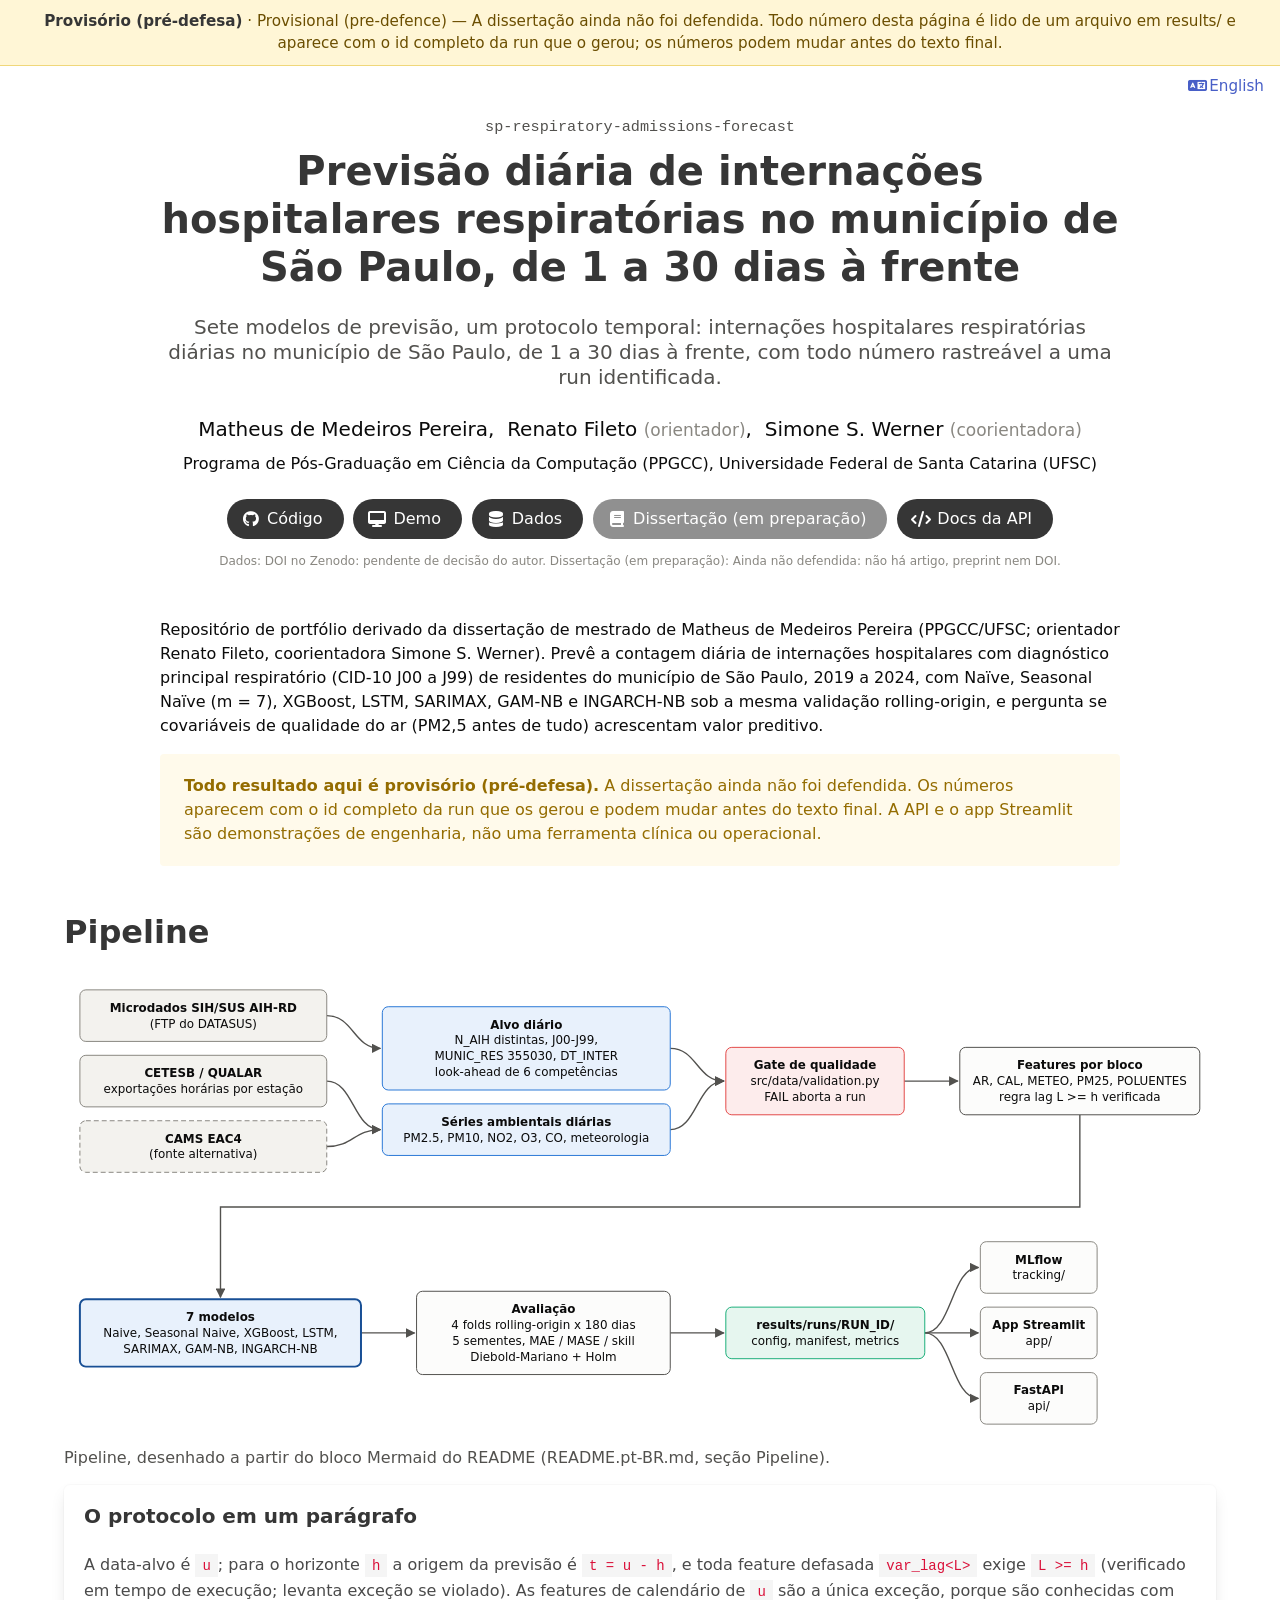
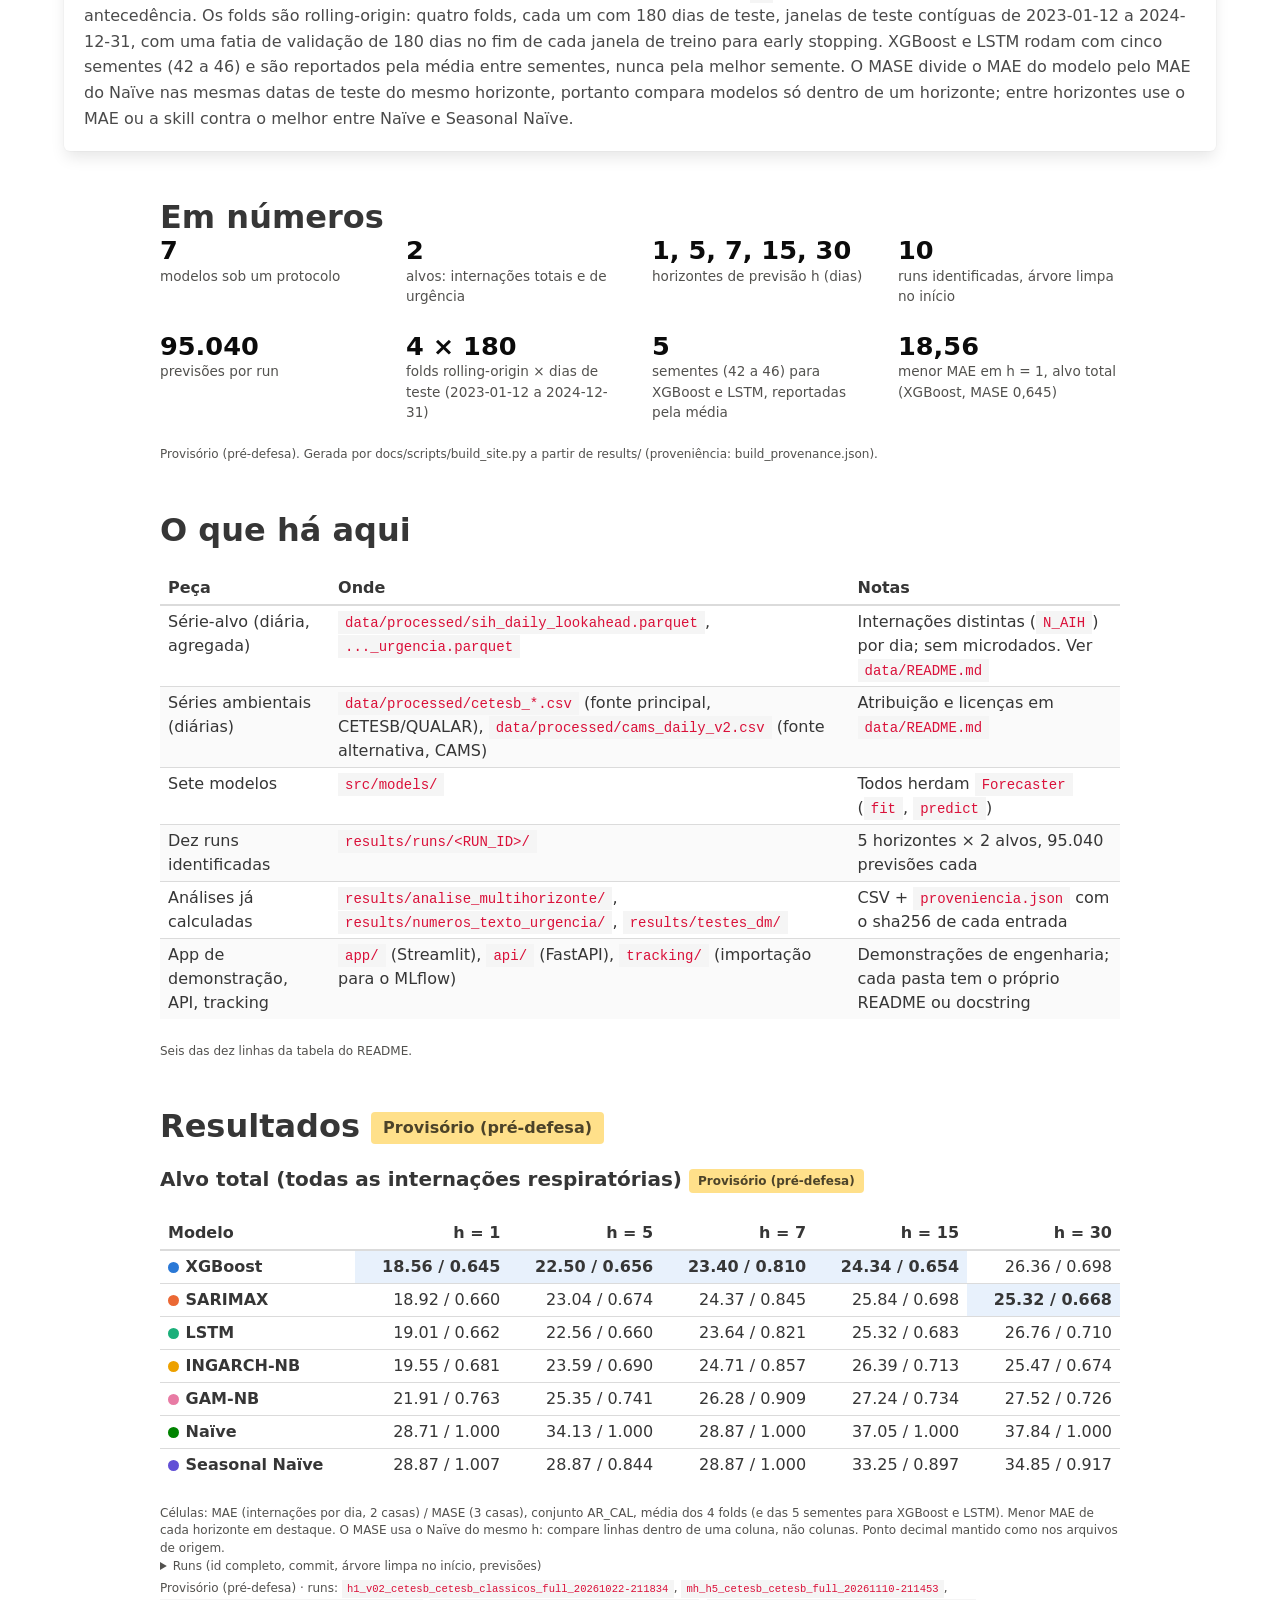
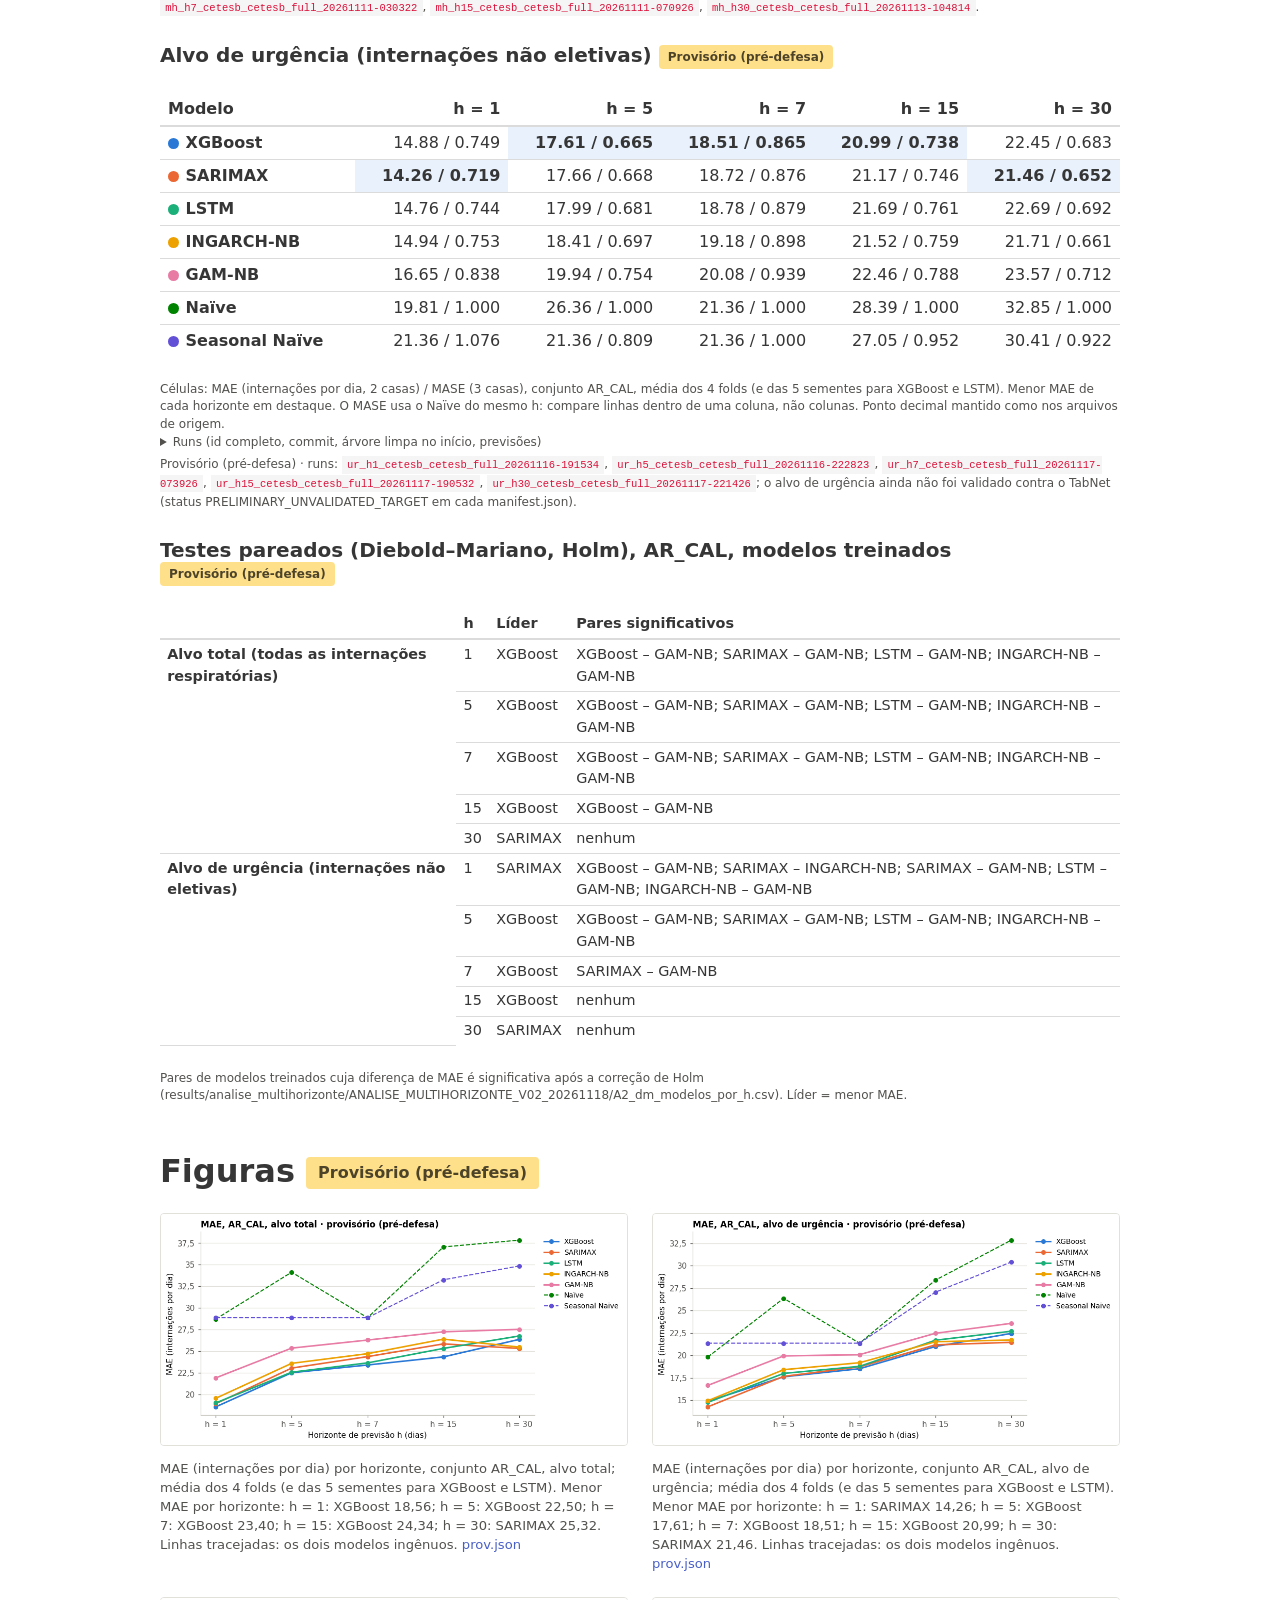
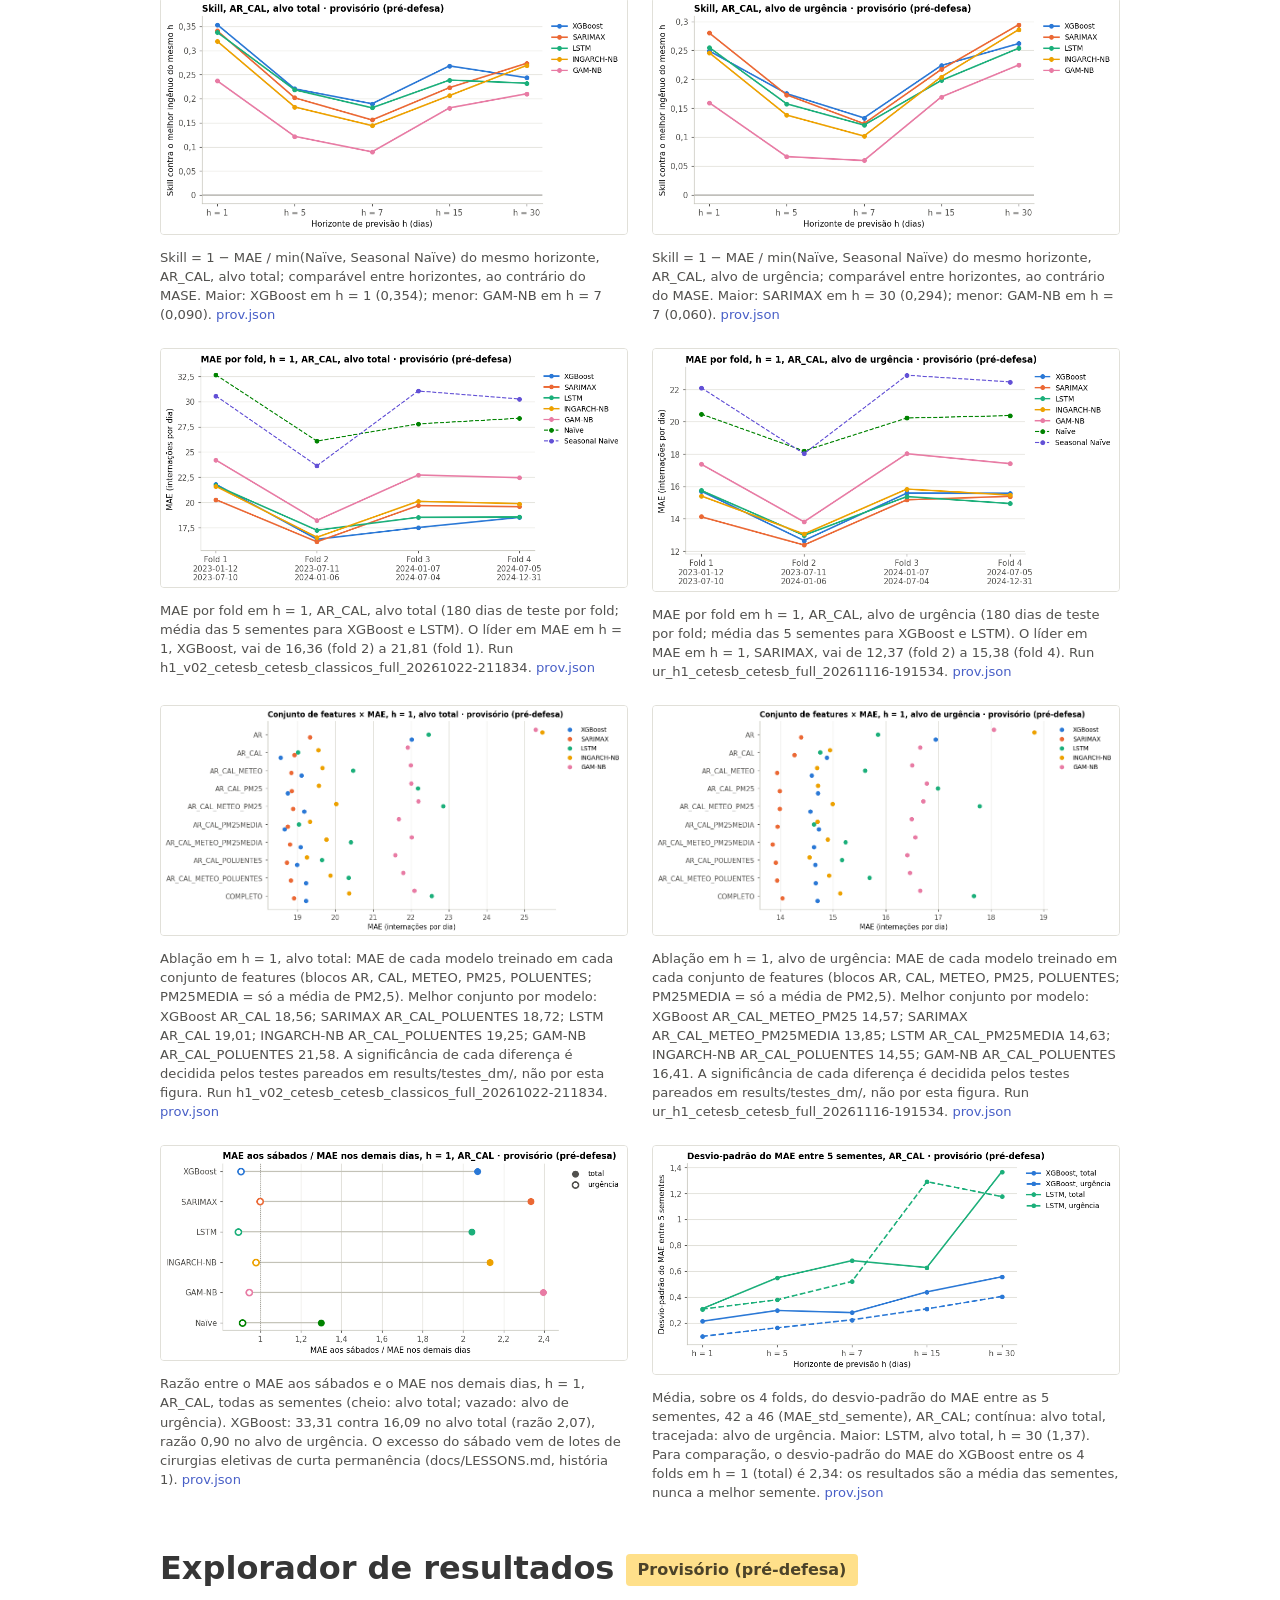
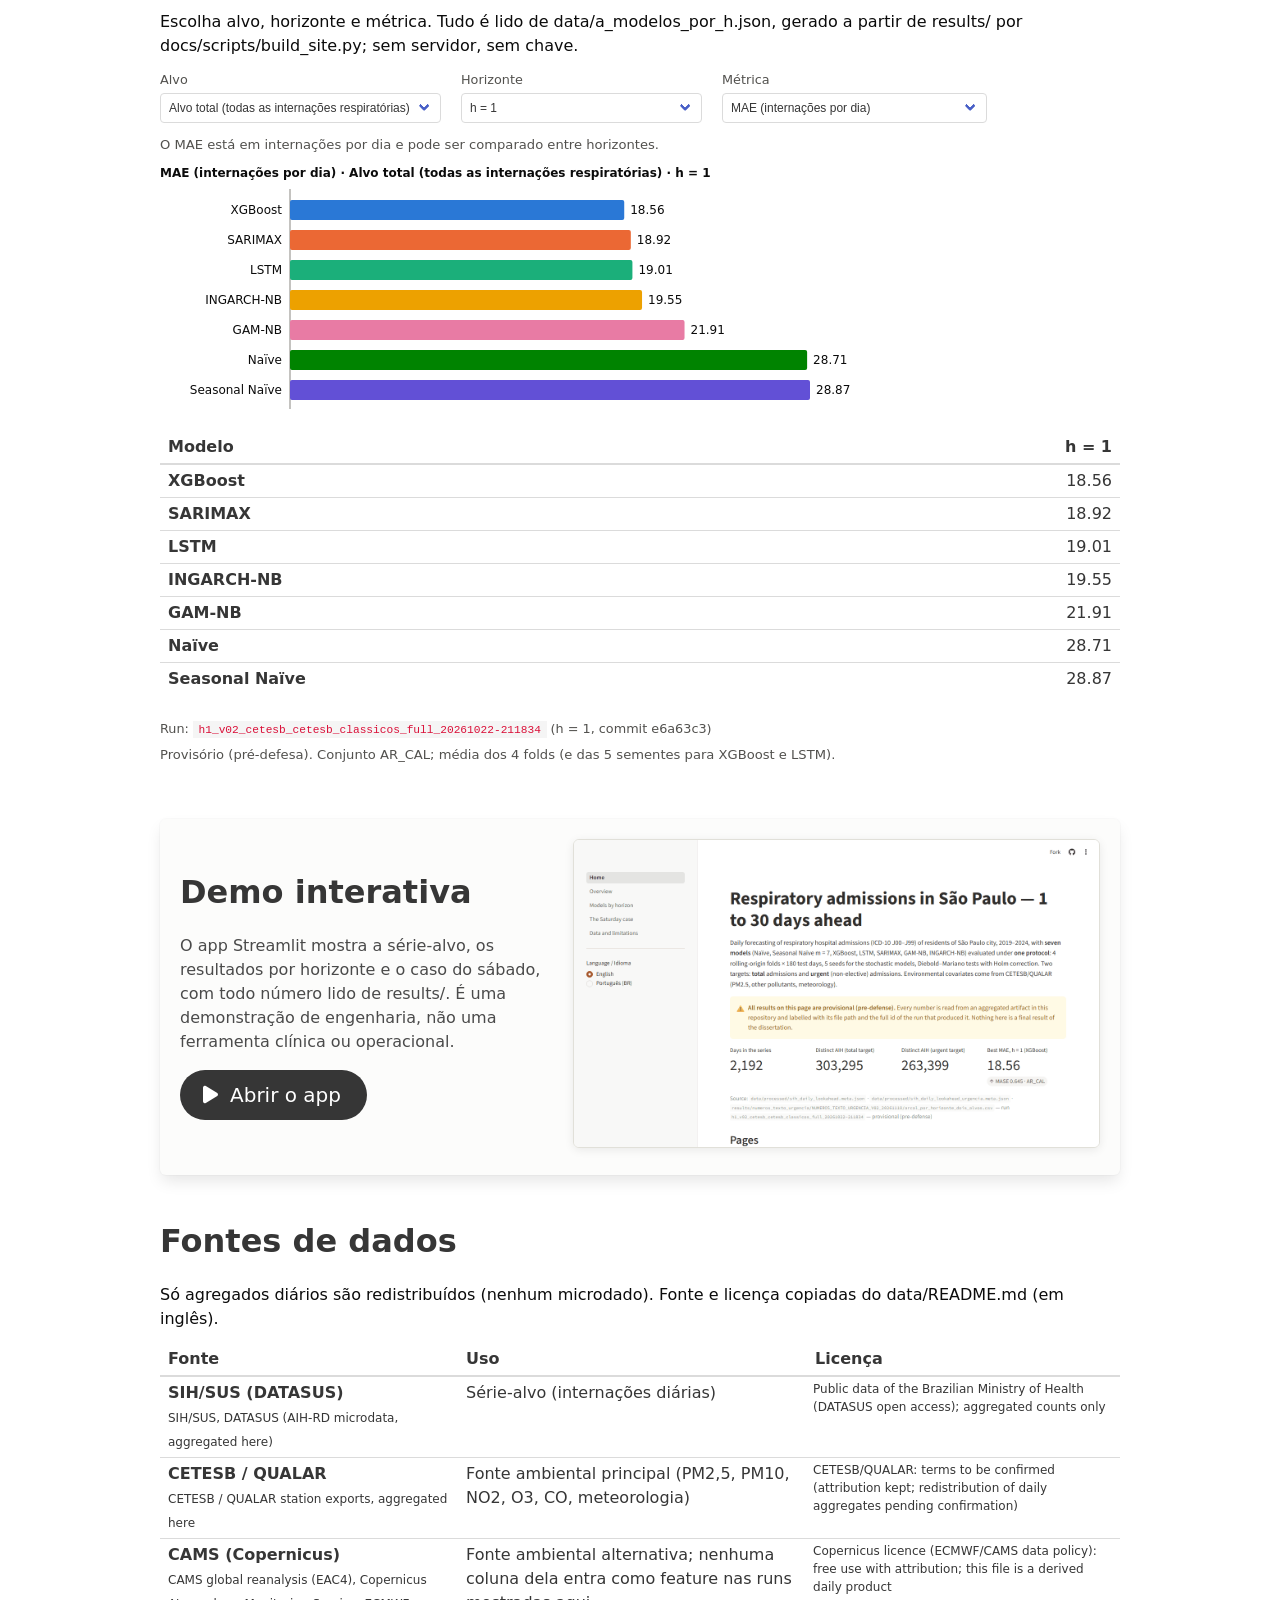
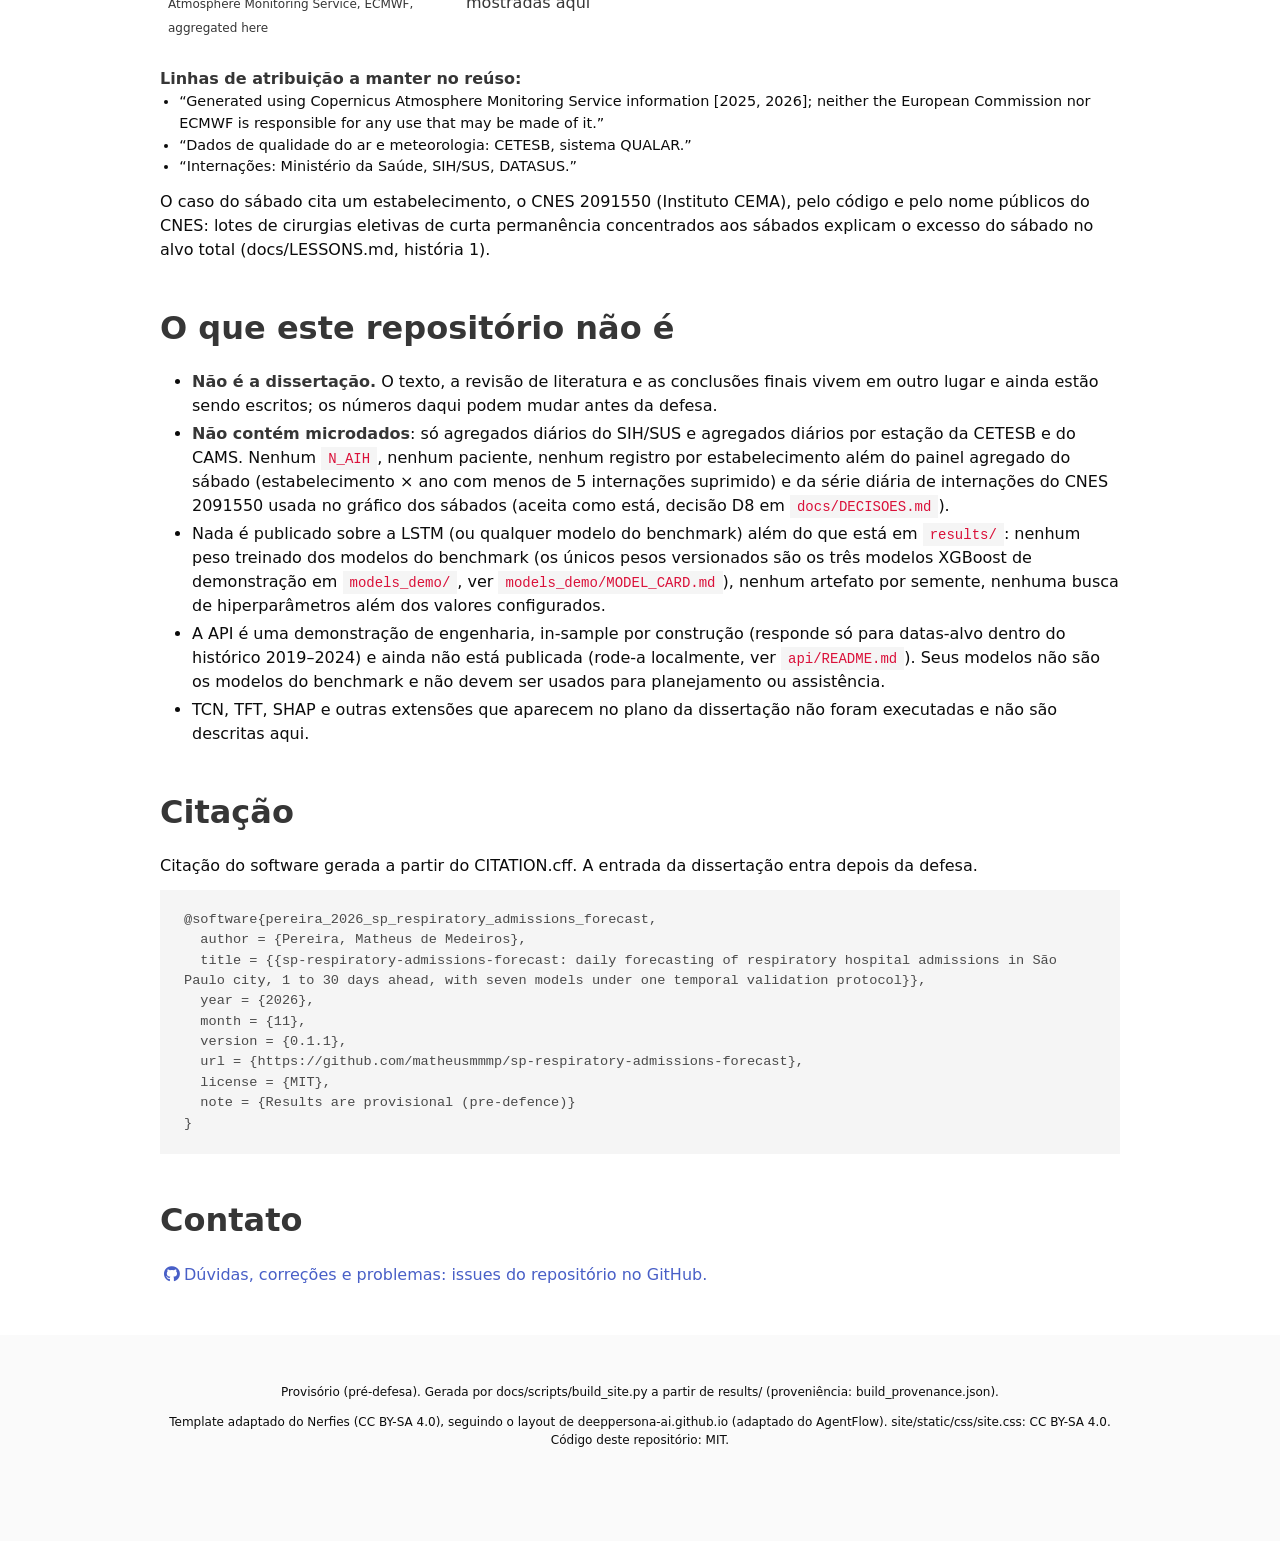
==== commit 0330e6a8: "fix: correções da segunda auditoria (commit auditado b90f3e2) docs/AUDITORIA.md (2ª rodada): segredo" ====
--- a/site/index.pt-BR.html
+++ b/site/index.pt-BR.html
@@ -238,7 +238,7 @@
       <div class="column is-half-desktop is-full-tablet">
         <figure class="result-fig" id="fig_dispersao_sementes">
           <a href="static/images/fig_dispersao_sementes_pt.png"><img src="static/images/fig_dispersao_sementes_pt.png" alt="Desvio-padrão do MAE entre 5 sementes, AR_CAL · provisório (pré-defesa)" loading="lazy"></a>
-          <figcaption class="caption">Desvio-padrão do MAE entre as 5 sementes (42 a 46), AR_CAL; contínua: alvo total, tracejada: alvo de urgência. Maior: LSTM, alvo total, h = 30 (1,37). Para comparação, o desvio-padrão do MAE do XGBoost entre os 4 folds em h = 1 (total) é 2,34: os resultados são a média das sementes, nunca a melhor semente. <a href="static/images/fig_dispersao_sementes_pt.prov.json">prov.json</a></figcaption>
+          <figcaption class="caption">Média, sobre os 4 folds, do desvio-padrão do MAE entre as 5 sementes, 42 a 46 (MAE_std_semente), AR_CAL; contínua: alvo total, tracejada: alvo de urgência. Maior: LSTM, alvo total, h = 30 (1,37). Para comparação, o desvio-padrão do MAE do XGBoost entre os 4 folds em h = 1 (total) é 2,34: os resultados são a média das sementes, nunca a melhor semente. <a href="static/images/fig_dispersao_sementes_pt.prov.json">prov.json</a></figcaption>
         </figure>
       </div>
 
@@ -290,7 +290,7 @@
 <section class="section pt-0" id="not">
   <div class="container is-max-desktop content">
     <h2 class="title is-3">O que este repositório não é</h2>
-    <ul><li><strong>Não é a dissertação.</strong> O texto, a revisão de literatura e as conclusões finais vivem em outro lugar e ainda estão sendo escritos; os números daqui podem mudar antes da defesa.</li><li><strong>Não contém microdados</strong>: só agregados diários do SIH/SUS e agregados diários por estação da CETESB e do CAMS. Nenhum <code>N_AIH</code>, nenhum paciente, nenhum registro por estabelecimento além do painel agregado do sábado (estabelecimento × ano com menos de 5 internações suprimido).</li><li>Nada é publicado sobre a LSTM (ou qualquer modelo) além do que está em <a href="https://github.com/matheusmmmp/sp-respiratory-admissions-forecast/tree/main/results"><code>results/</code></a>: nenhum peso treinado, nenhum artefato por semente, nenhuma busca de hiperparâmetros além dos valores configurados.</li><li>A API é uma demonstração de engenharia. Seus modelos não são os modelos do benchmark e não devem ser usados para planejamento ou assistência.</li><li>TCN, TFT, SHAP e outras extensões que aparecem no plano da dissertação não foram executadas e não são descritas aqui.</li></ul>
+    <ul><li><strong>Não é a dissertação.</strong> O texto, a revisão de literatura e as conclusões finais vivem em outro lugar e ainda estão sendo escritos; os números daqui podem mudar antes da defesa.</li><li><strong>Não contém microdados</strong>: só agregados diários do SIH/SUS e agregados diários por estação da CETESB e do CAMS. Nenhum <code>N_AIH</code>, nenhum paciente, nenhum registro por estabelecimento além do painel agregado do sábado (estabelecimento × ano com menos de 5 internações suprimido) e da série diária de internações do CNES 2091550 usada no gráfico dos sábados (aceita como está, decisão D8 em <a href="https://github.com/matheusmmmp/sp-respiratory-admissions-forecast/blob/main/docs/DECISOES.md"><code>docs/DECISOES.md</code></a>).</li><li>Nada é publicado sobre a LSTM (ou qualquer modelo do benchmark) além do que está em <a href="https://github.com/matheusmmmp/sp-respiratory-admissions-forecast/tree/main/results"><code>results/</code></a>: nenhum peso treinado dos modelos do benchmark (os únicos pesos versionados são os três modelos XGBoost de demonstração em <a href="https://github.com/matheusmmmp/sp-respiratory-admissions-forecast/tree/main/models_demo"><code>models_demo/</code></a>, ver <a href="https://github.com/matheusmmmp/sp-respiratory-admissions-forecast/blob/main/models_demo/MODEL_CARD.md"><code>models_demo/MODEL_CARD.md</code></a>), nenhum artefato por semente, nenhuma busca de hiperparâmetros além dos valores configurados.</li><li>A API é uma demonstração de engenharia, in-sample por construção (responde só para datas-alvo dentro do histórico 2019–2024) e ainda não está publicada (rode-a localmente, ver <a href="https://github.com/matheusmmmp/sp-respiratory-admissions-forecast/blob/main/api/README.md"><code>api/README.md</code></a>). Seus modelos não são os modelos do benchmark e não devem ser usados para planejamento ou assistência.</li><li>TCN, TFT, SHAP e outras extensões que aparecem no plano da dissertação não foram executadas e não são descritas aqui.</li></ul>
   </div>
 </section>
 
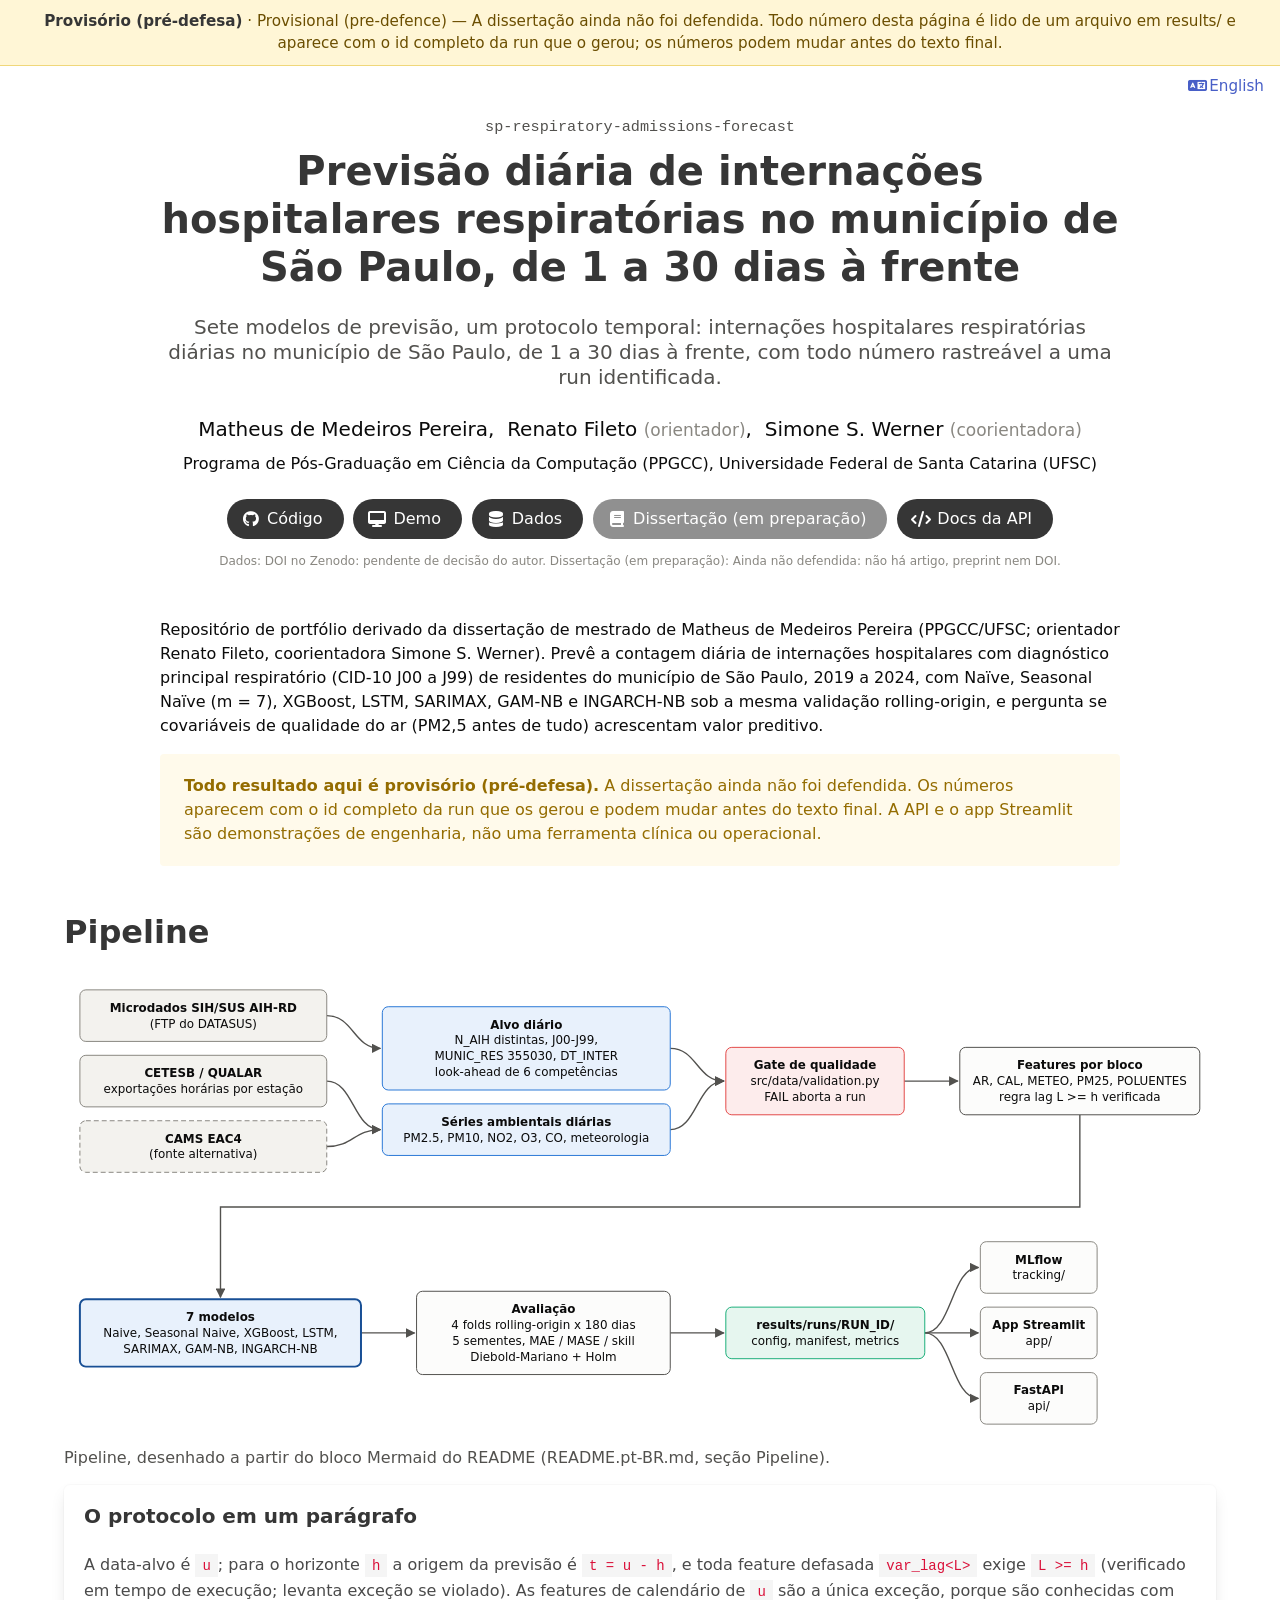
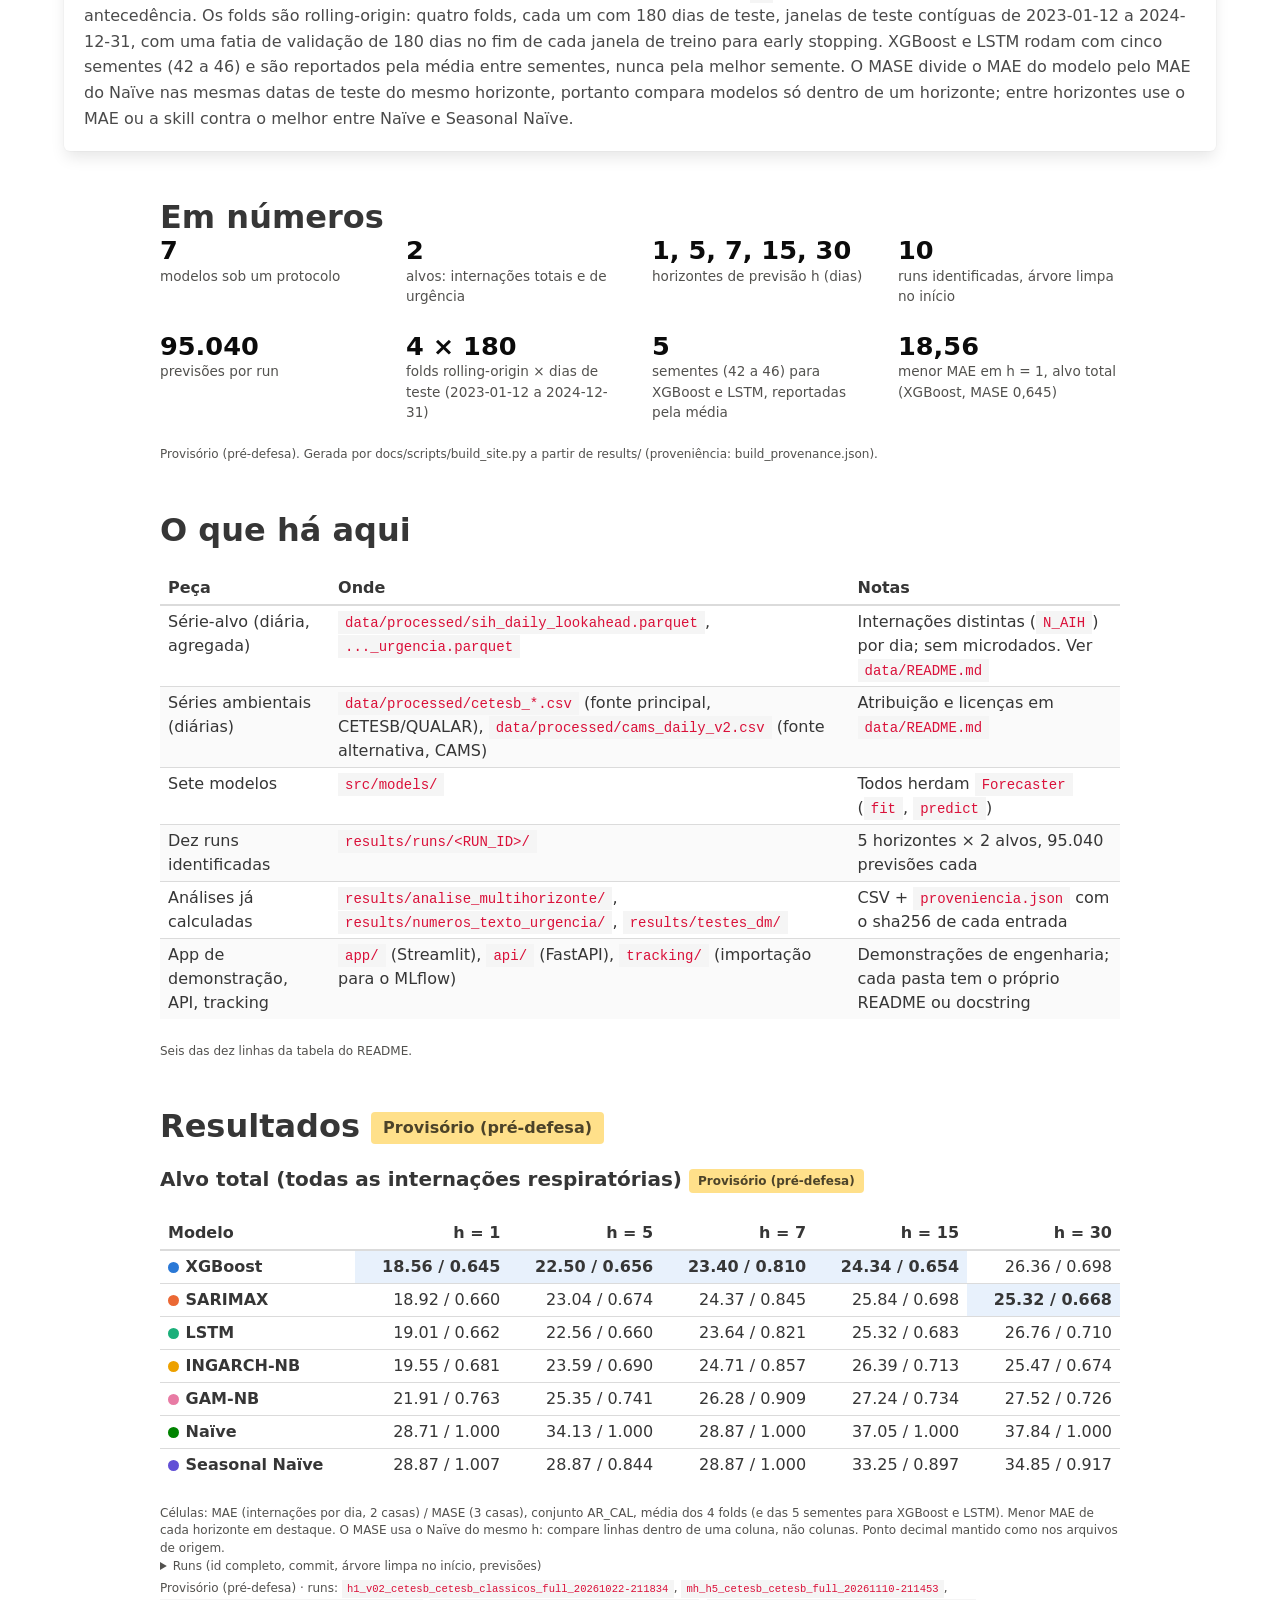
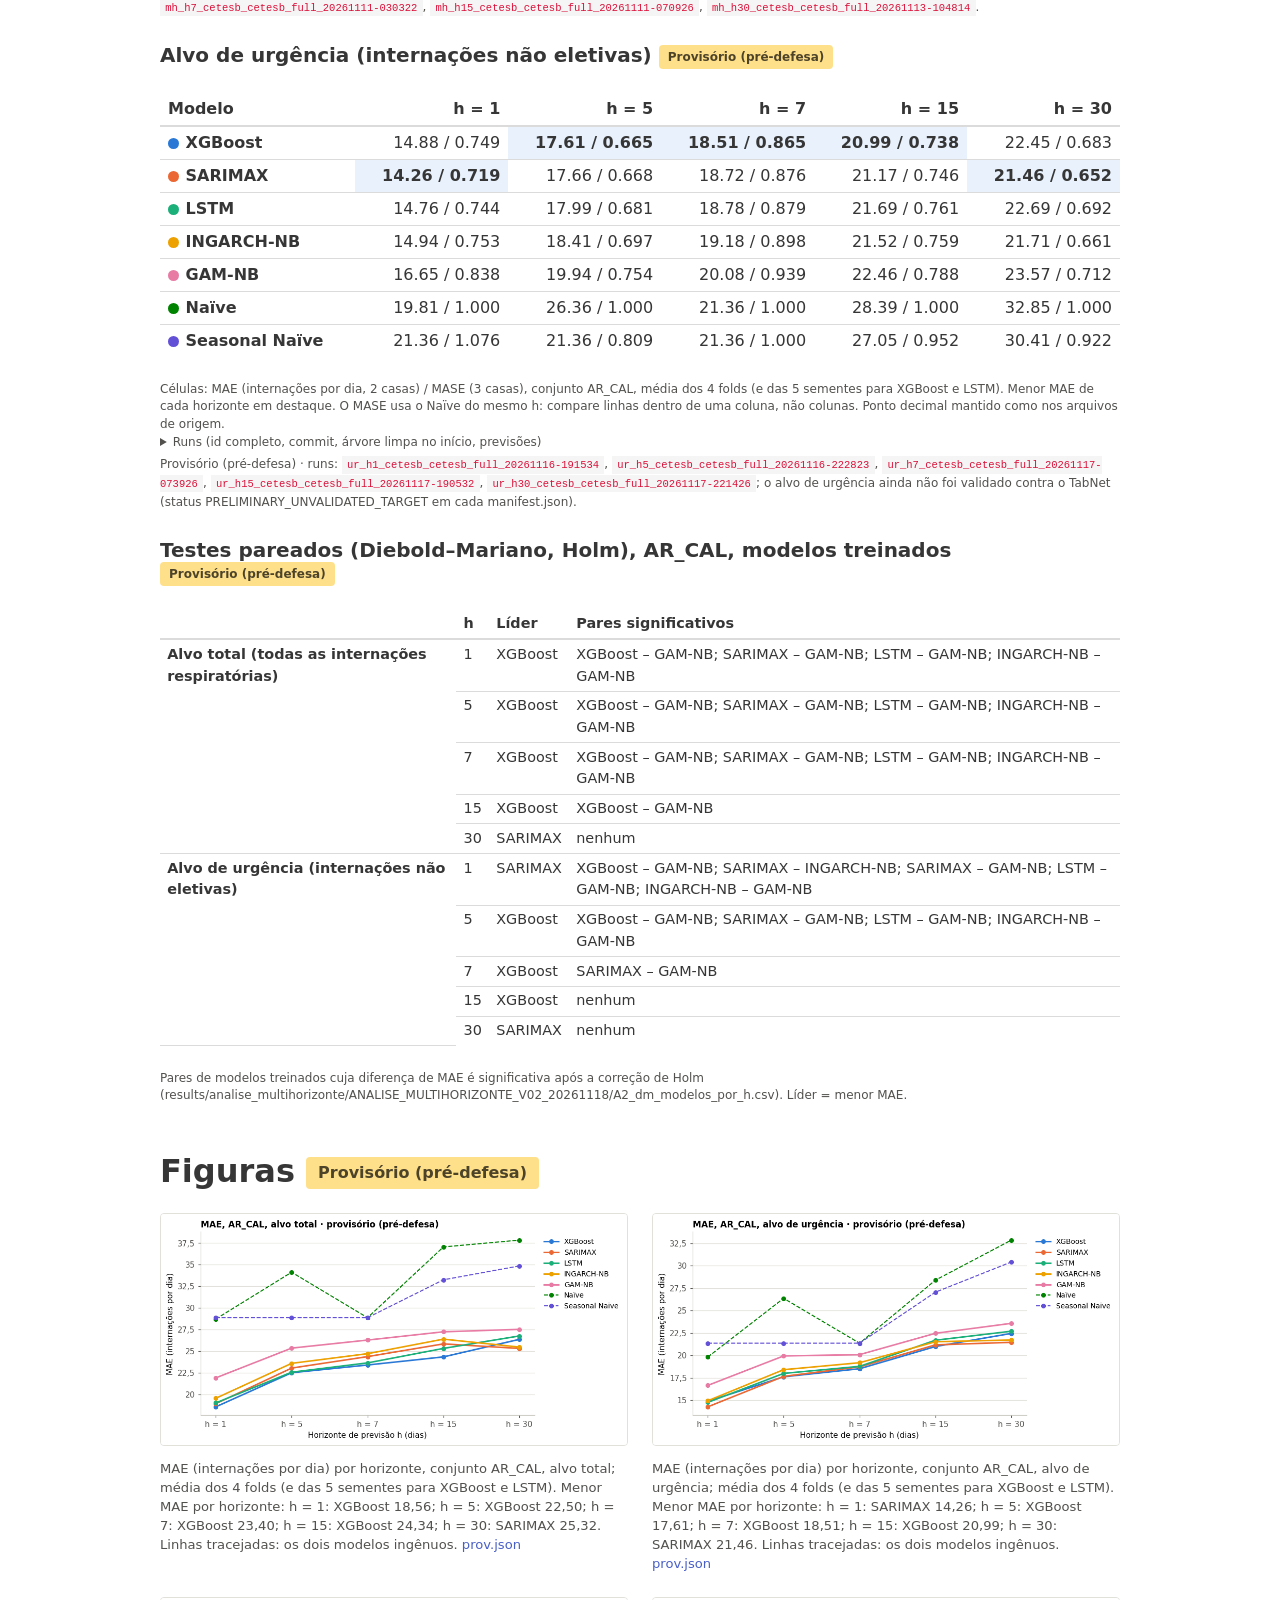
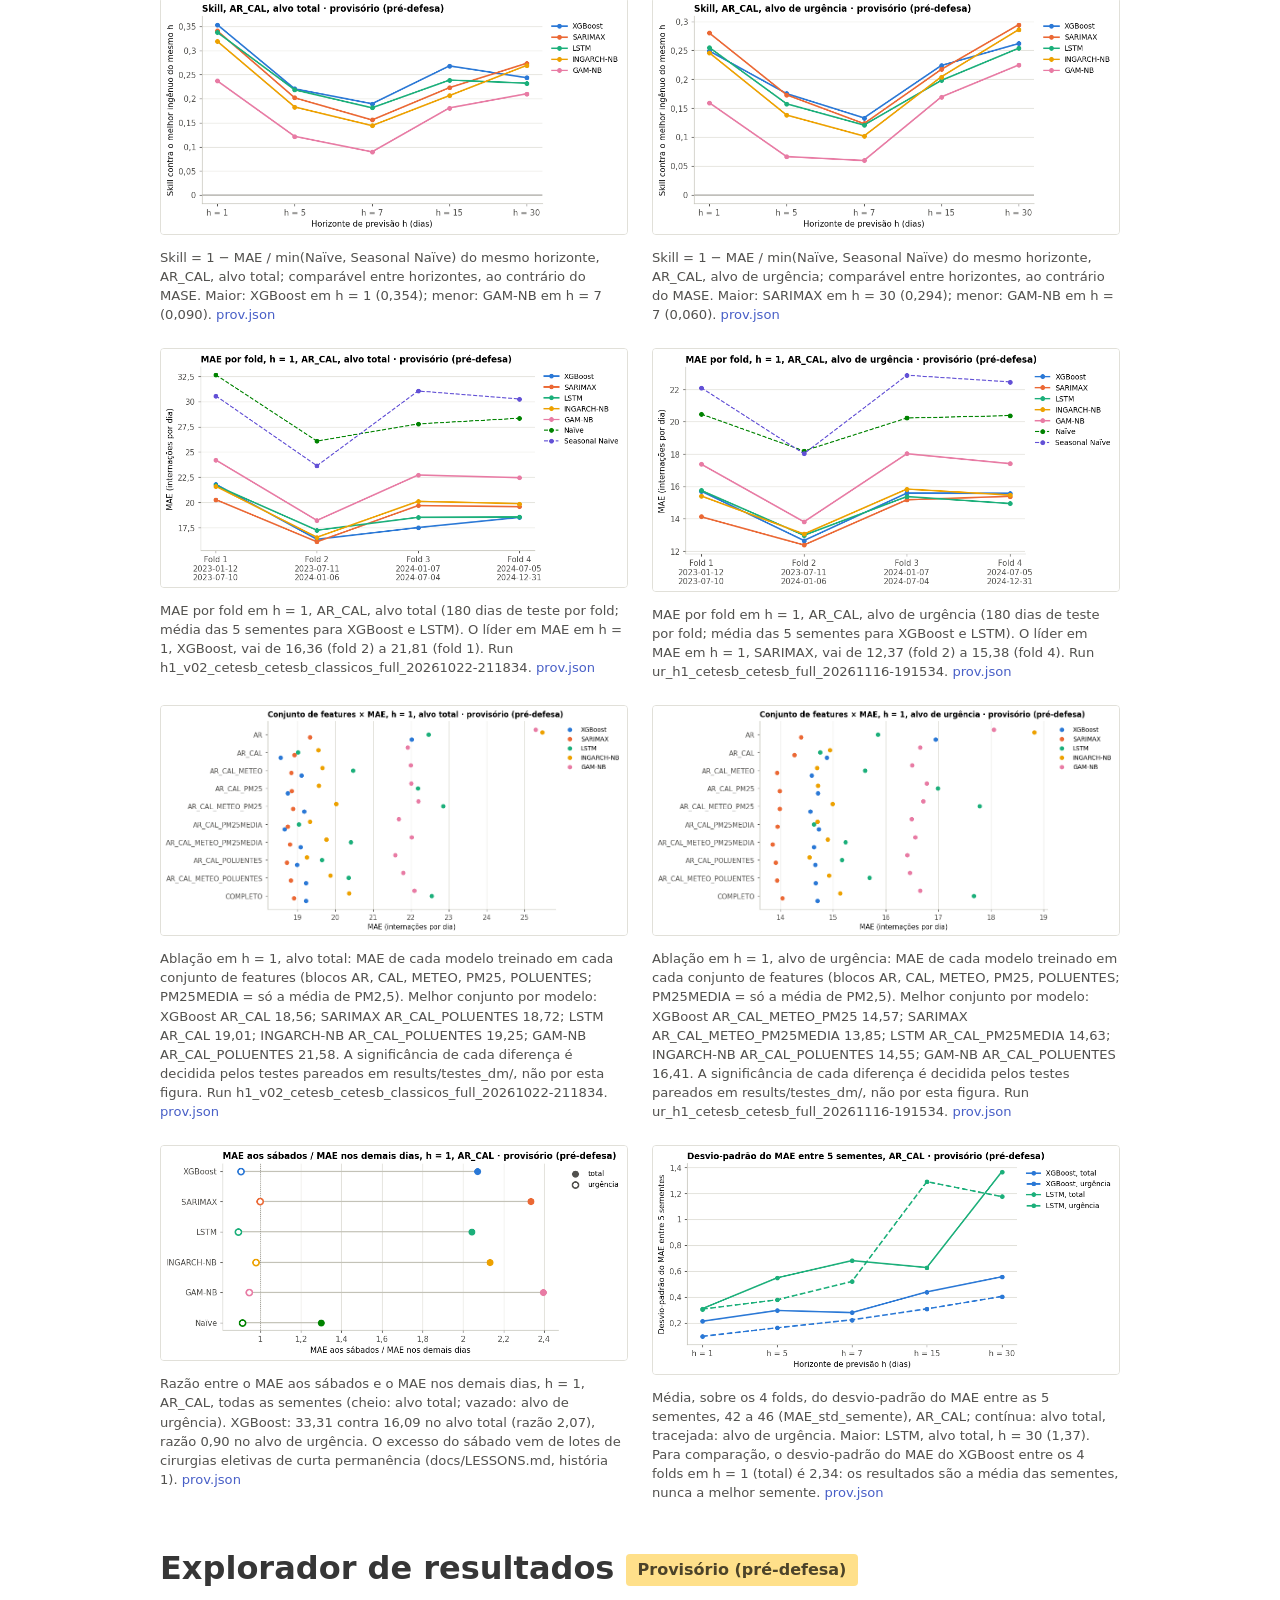
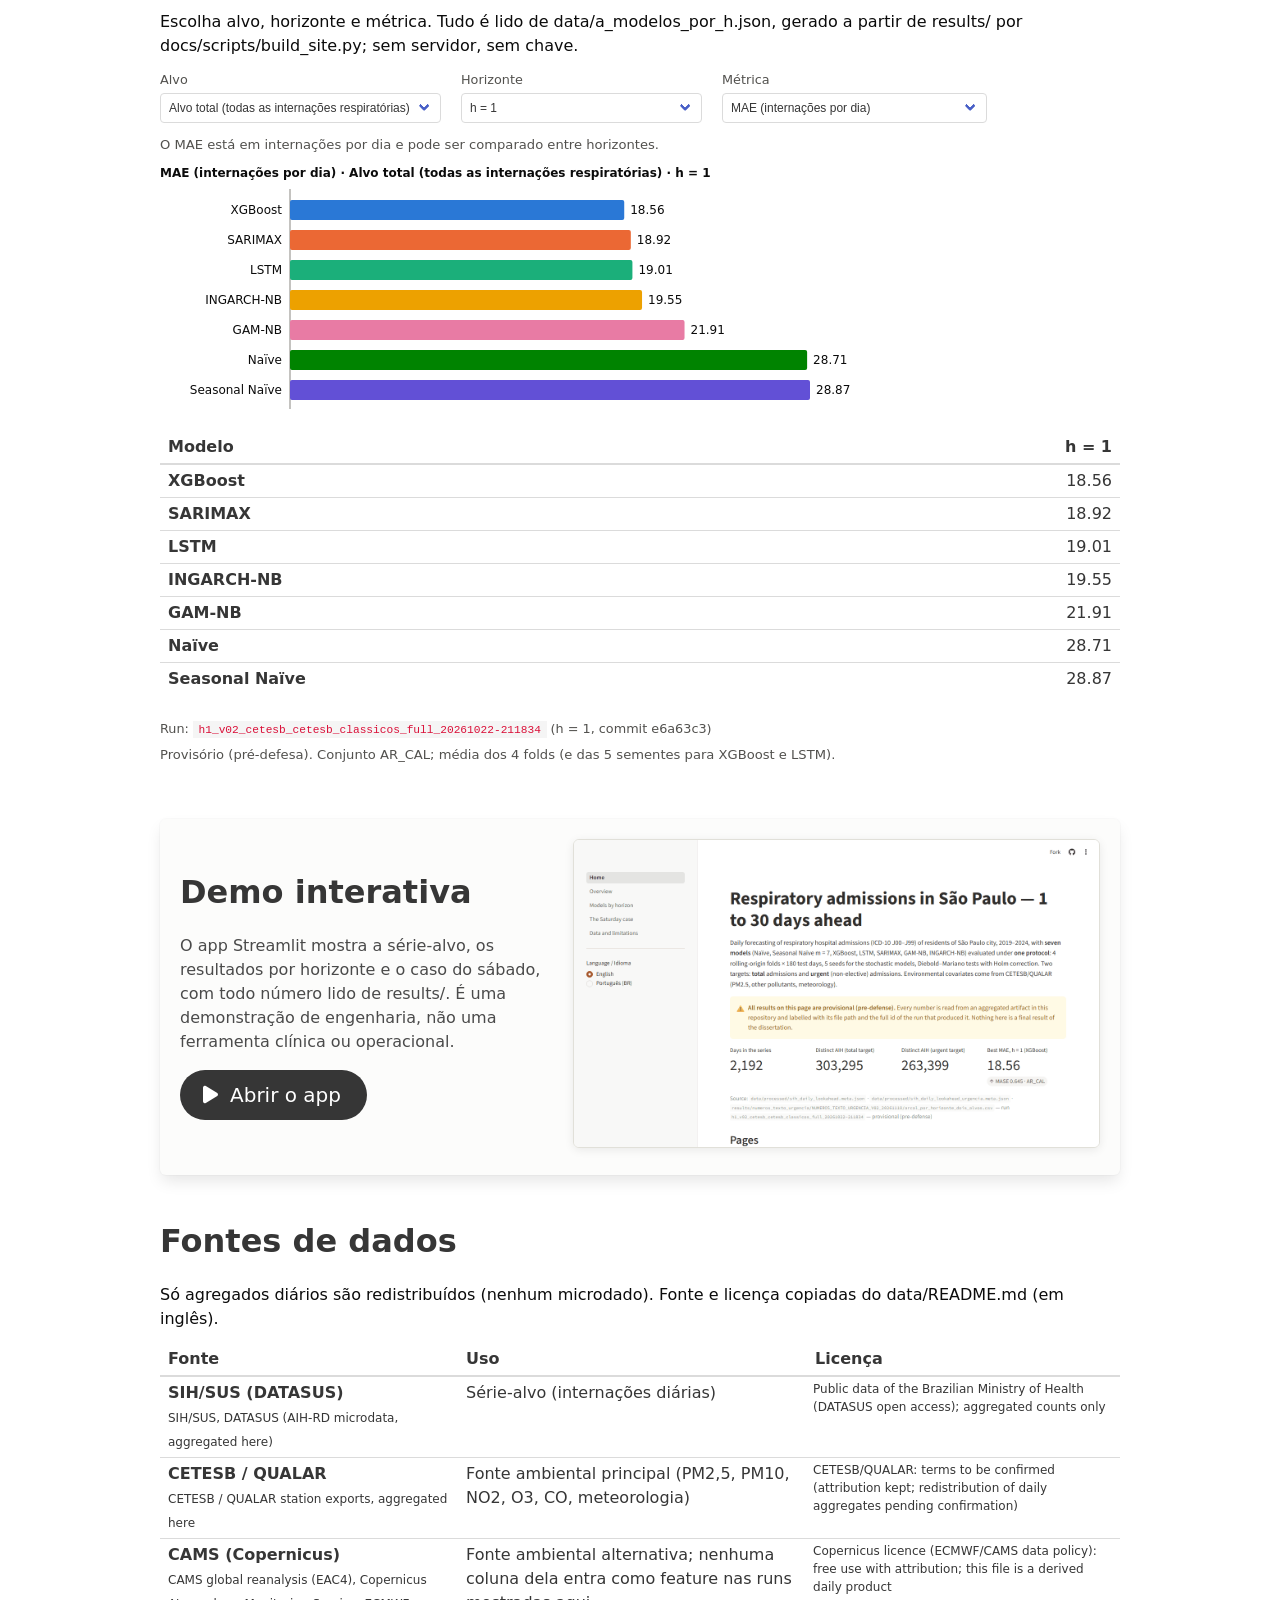
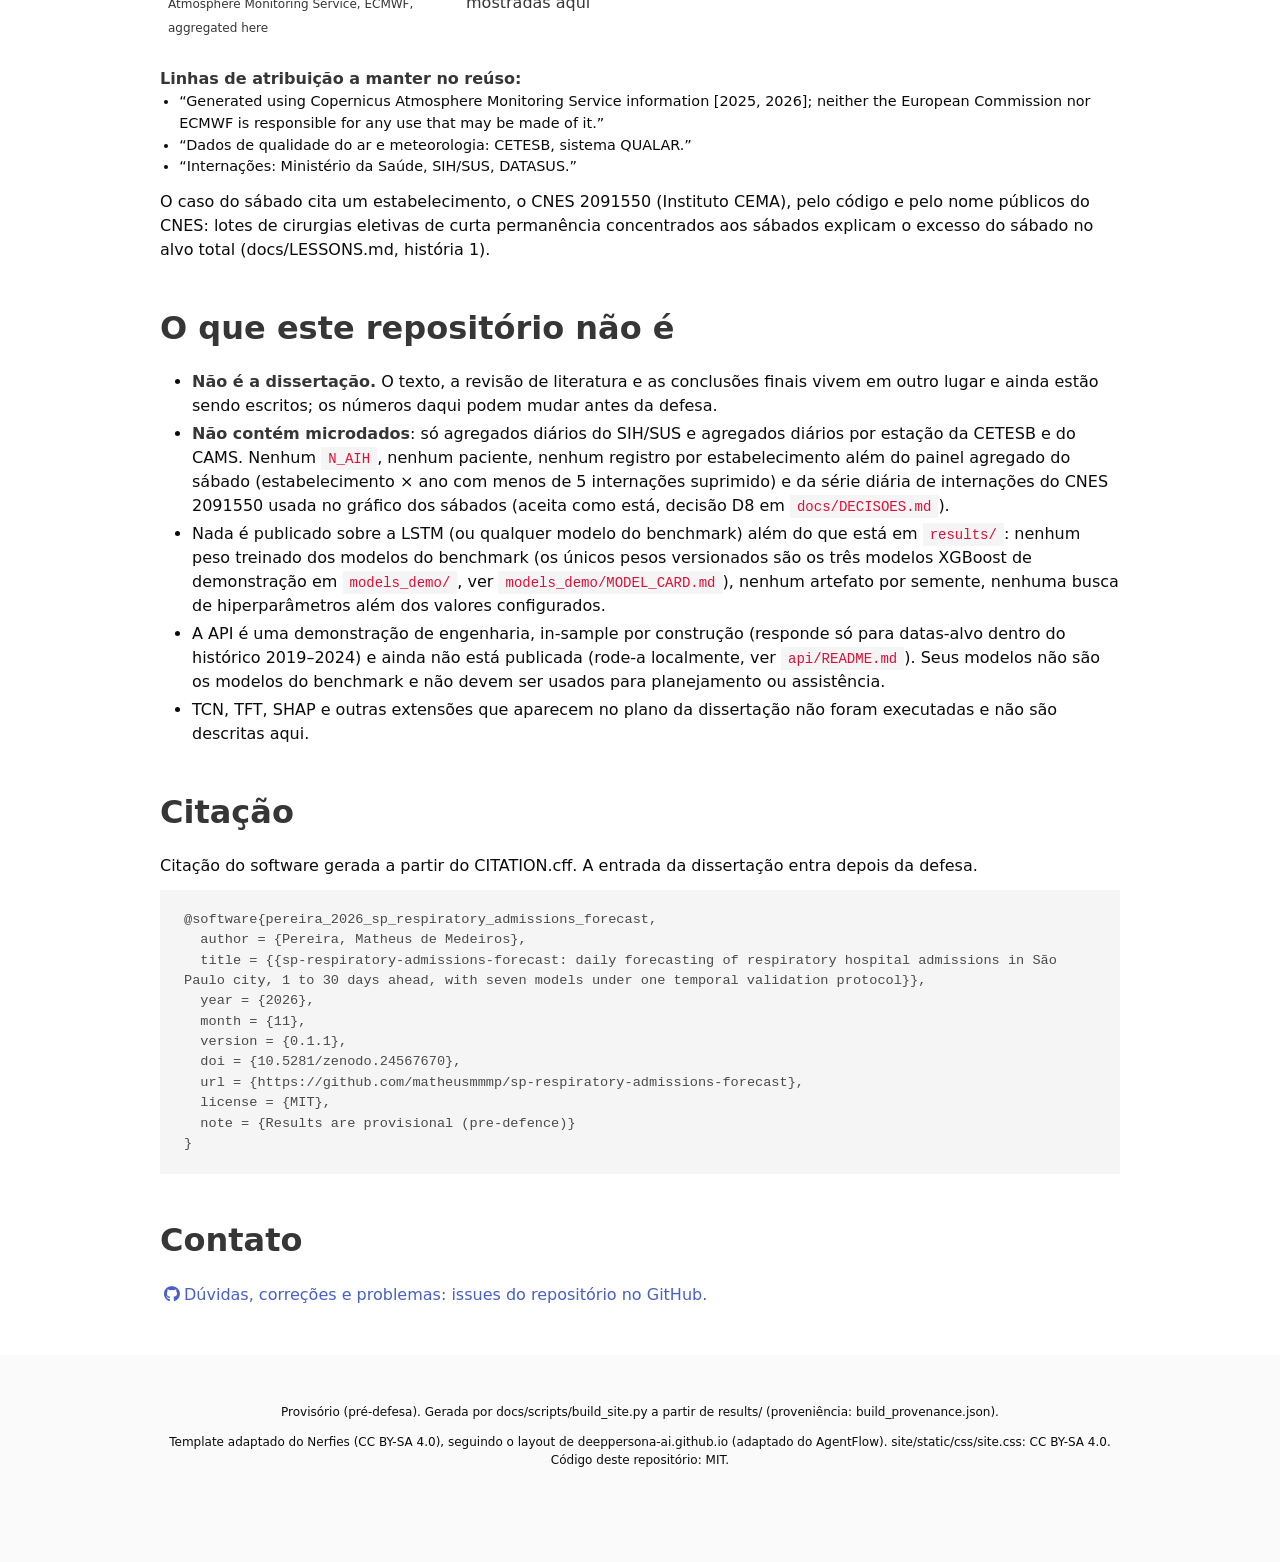
==== commit 27e4e274: "docs: DOI do Zenodo da v0.1.1 no CITATION.cff, nos READMEs, na D10 e na página Item 3 da segunda aud" ====
--- a/site/index.pt-BR.html
+++ b/site/index.pt-BR.html
@@ -304,6 +304,7 @@
   year = {2026},
   month = {11},
   version = {0.1.1},
+  doi = {10.5281/zenodo.24567670},
   url = {https://github.com/matheusmmmp/sp-respiratory-admissions-forecast},
   license = {MIT},
   note = {Results are provisional (pre-defence)}
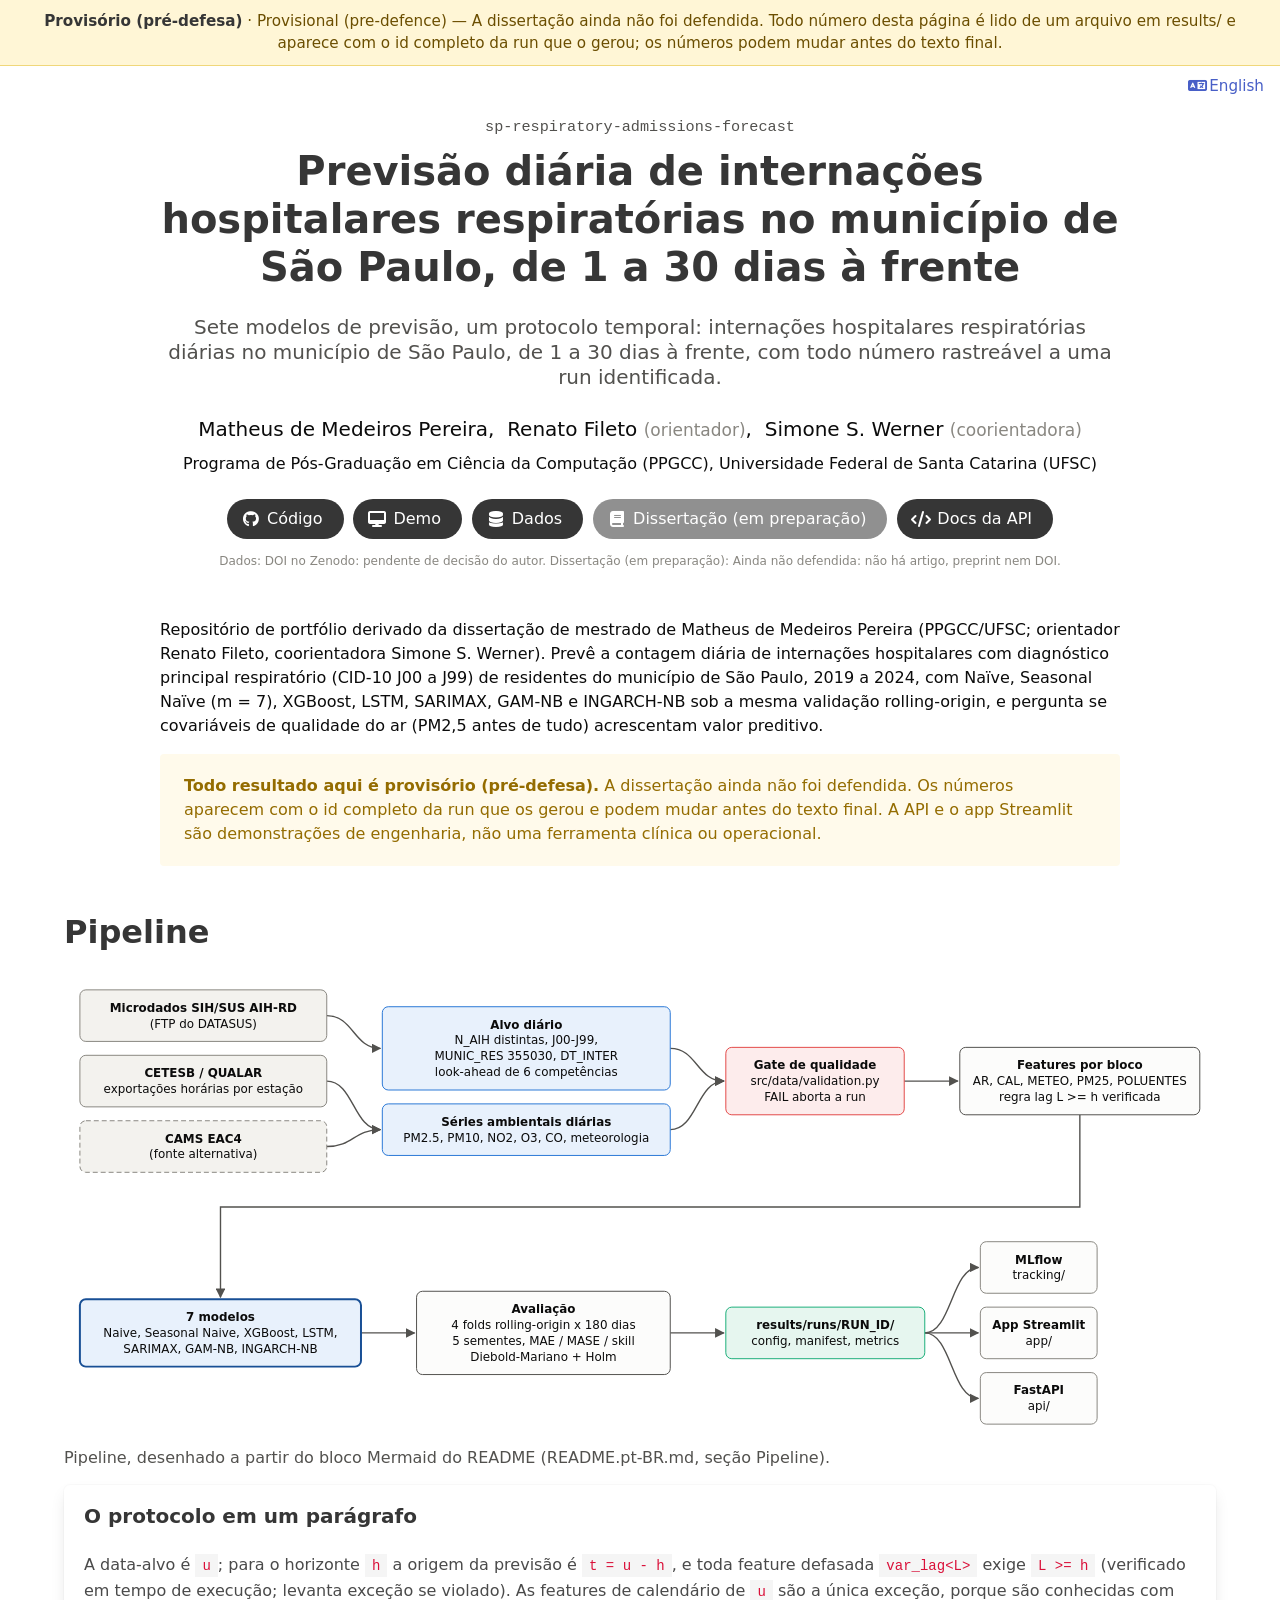
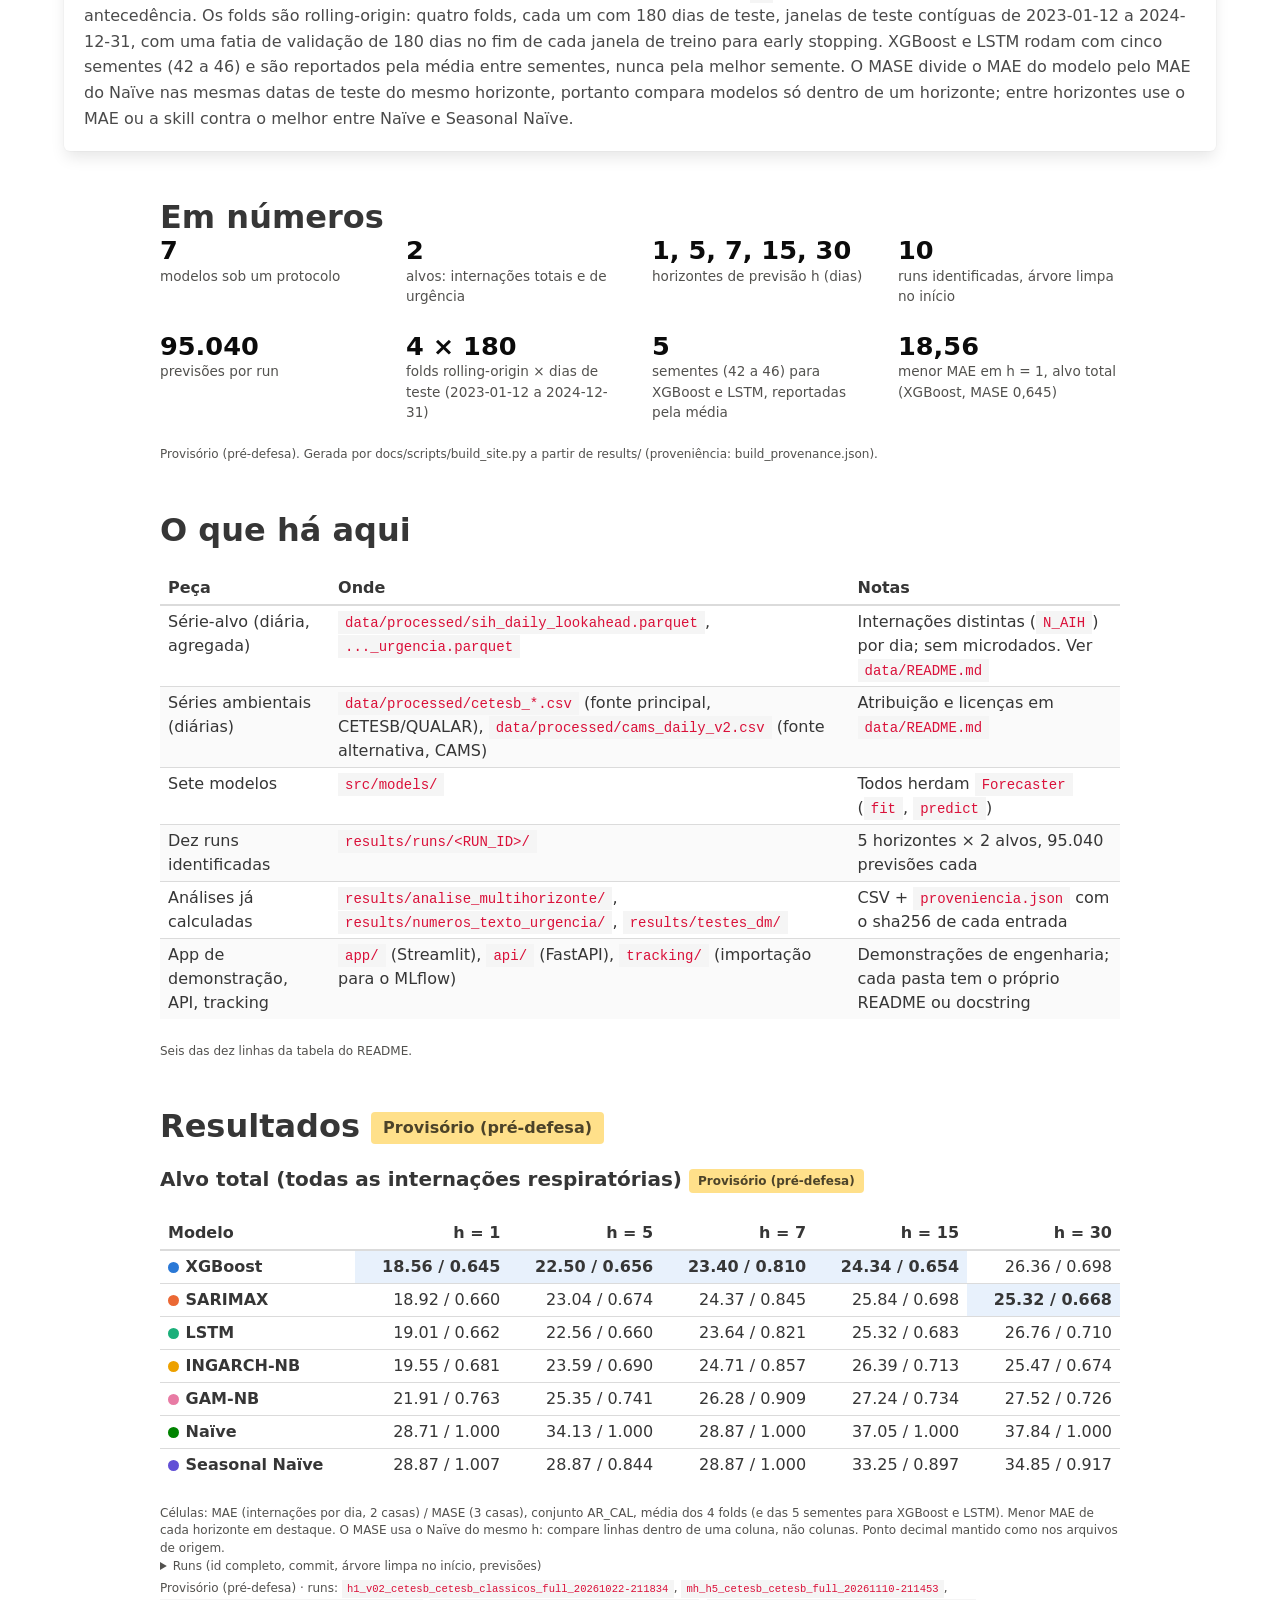
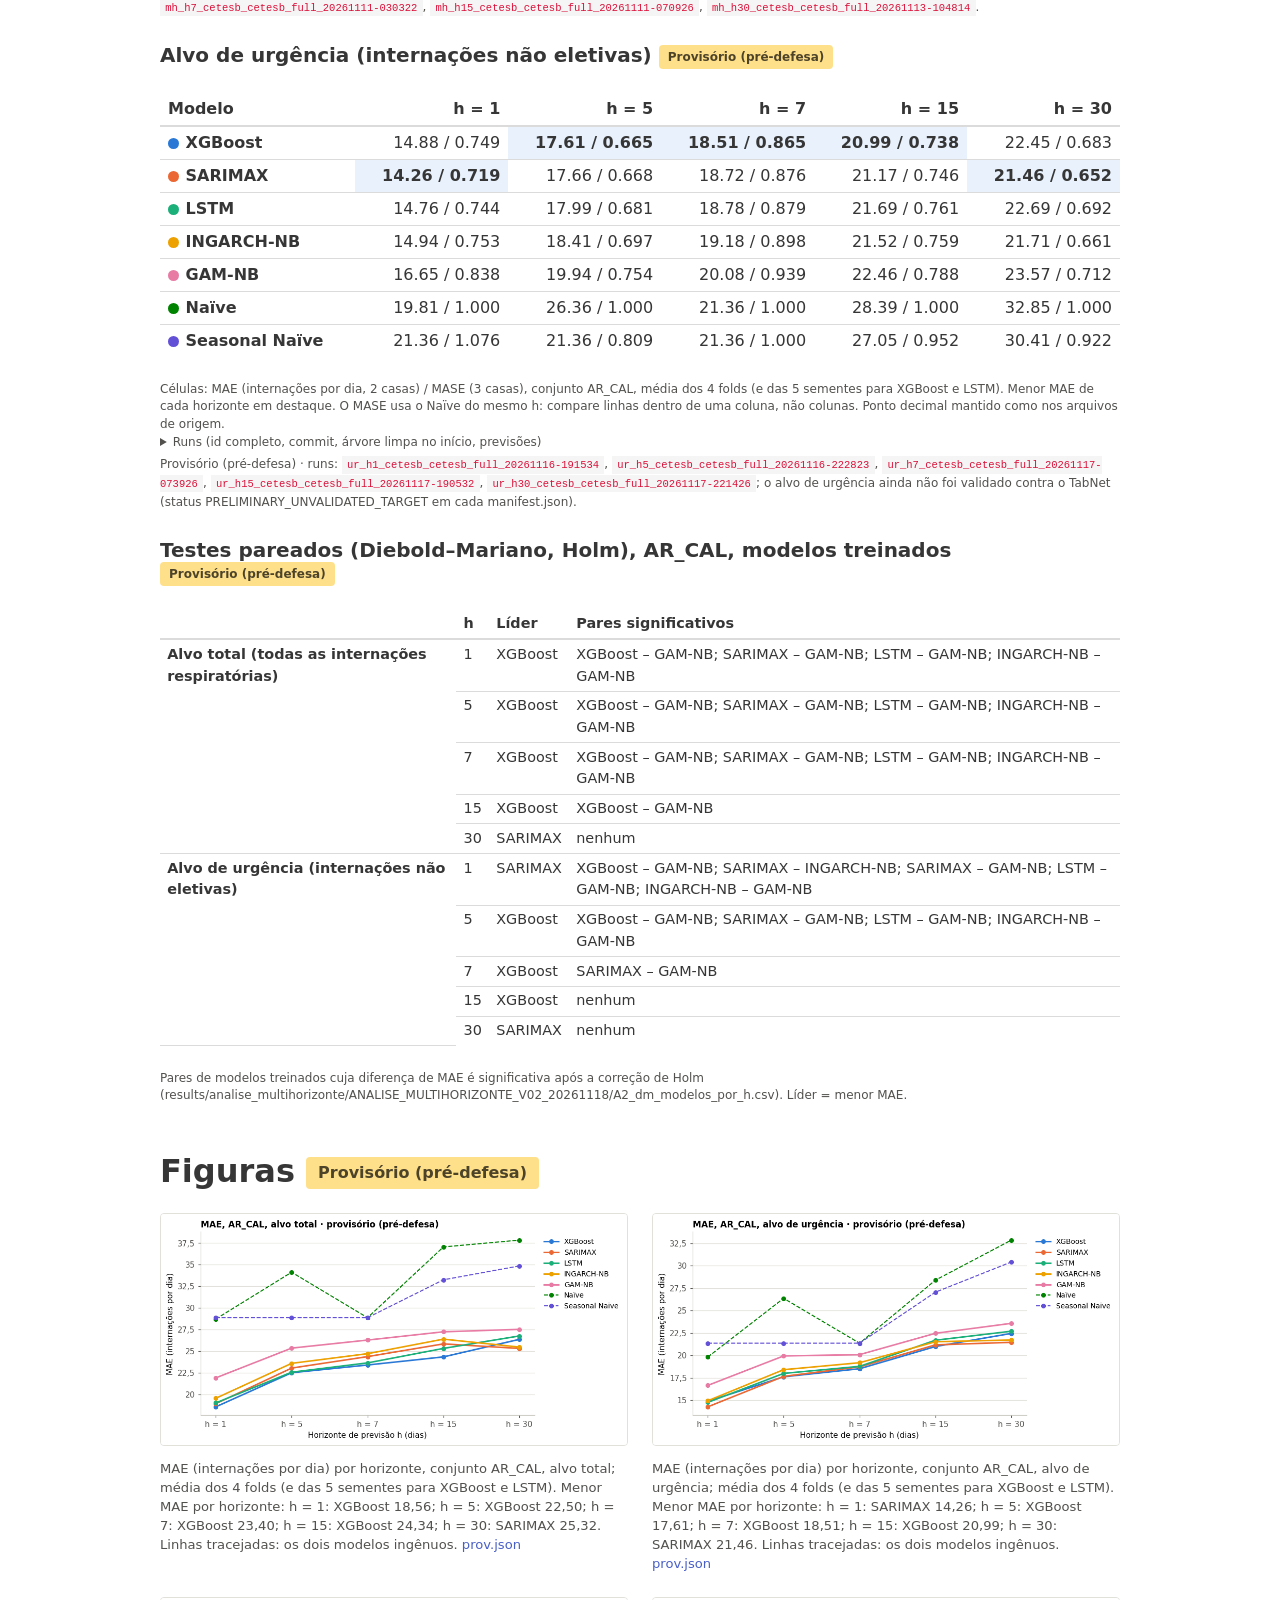
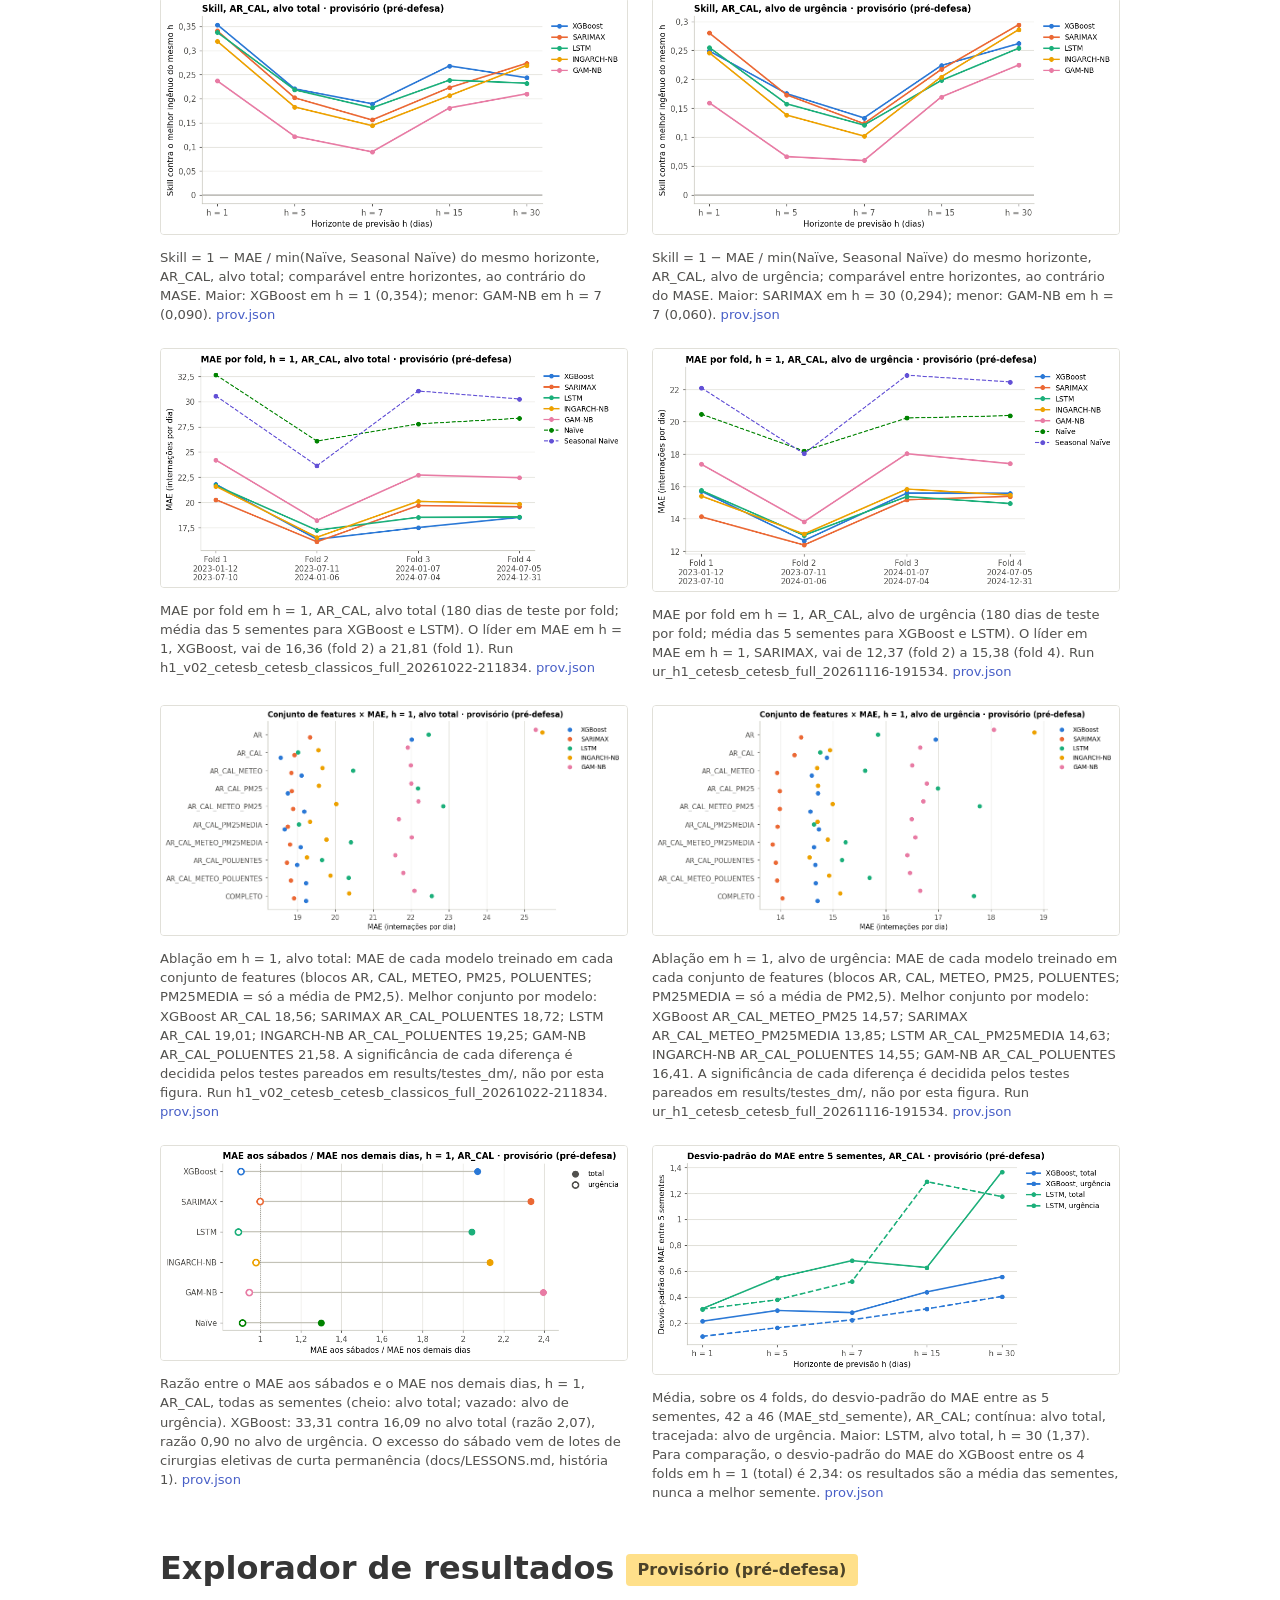
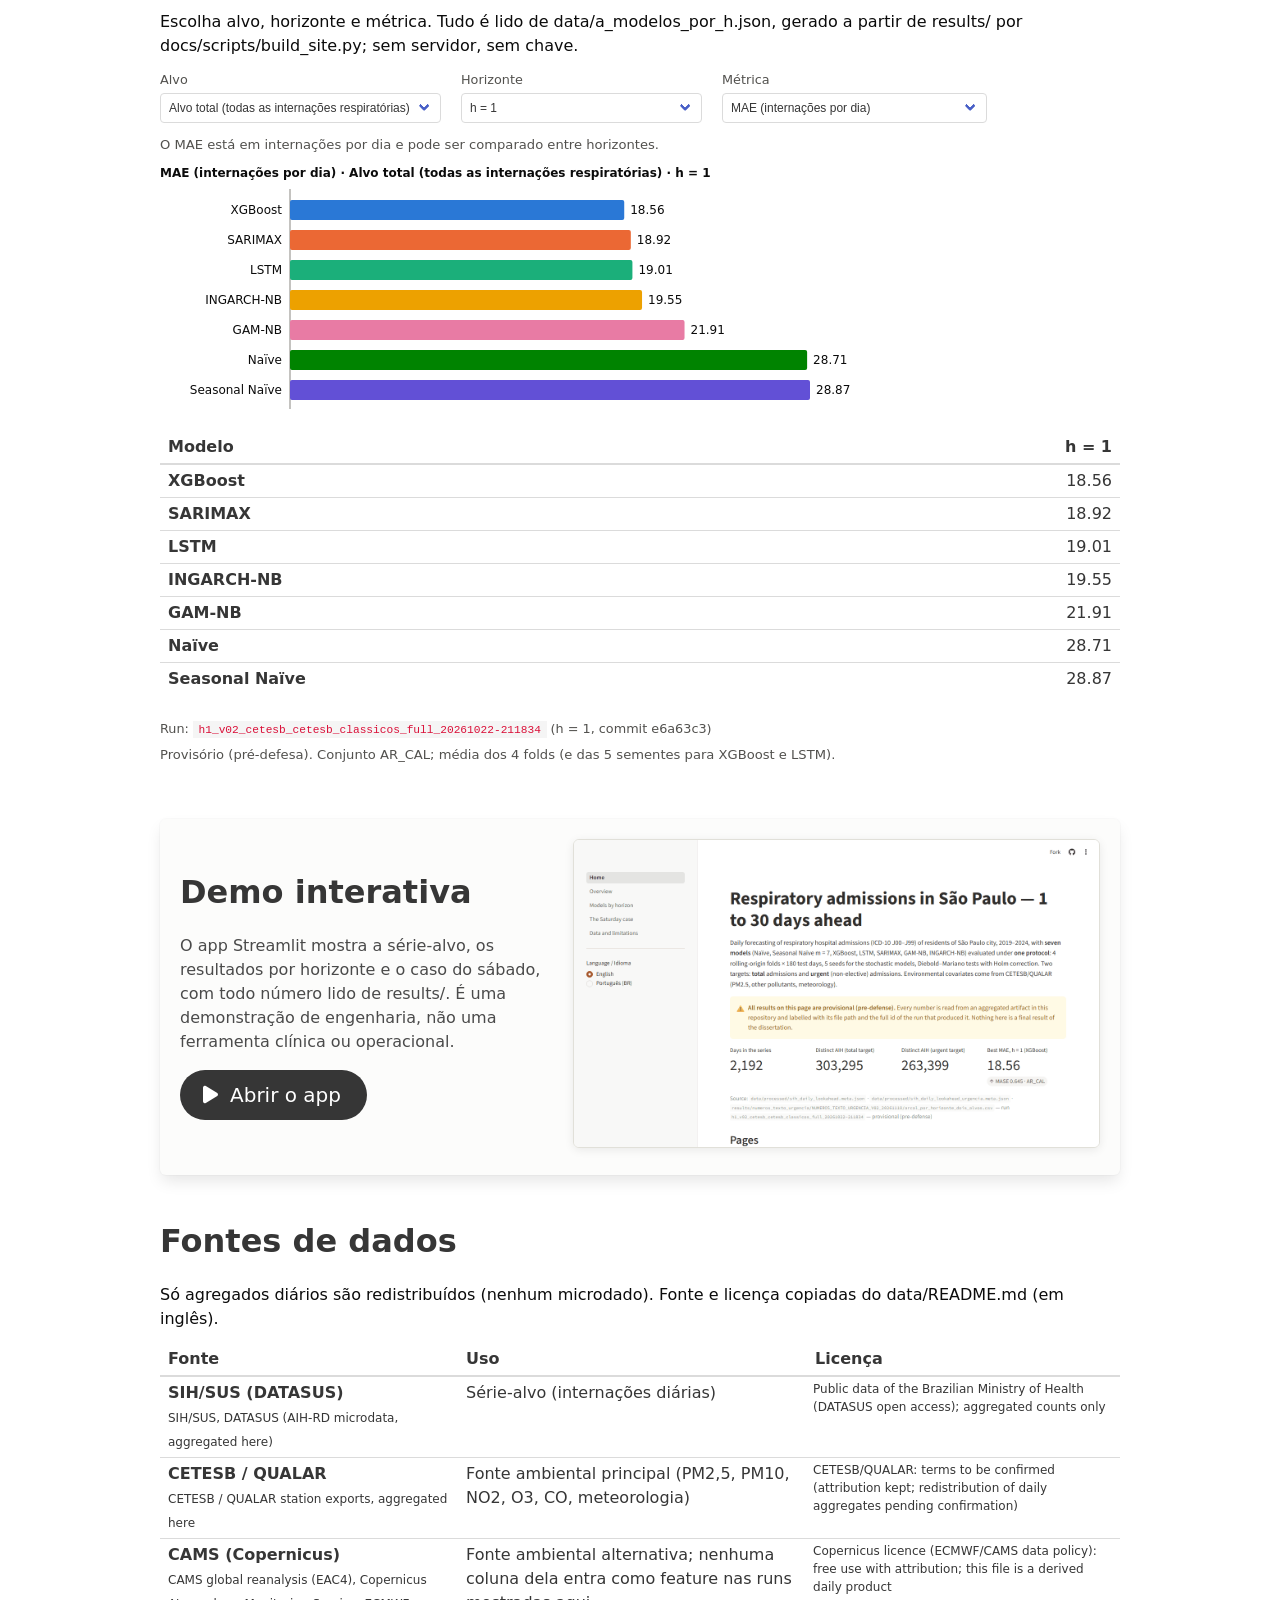
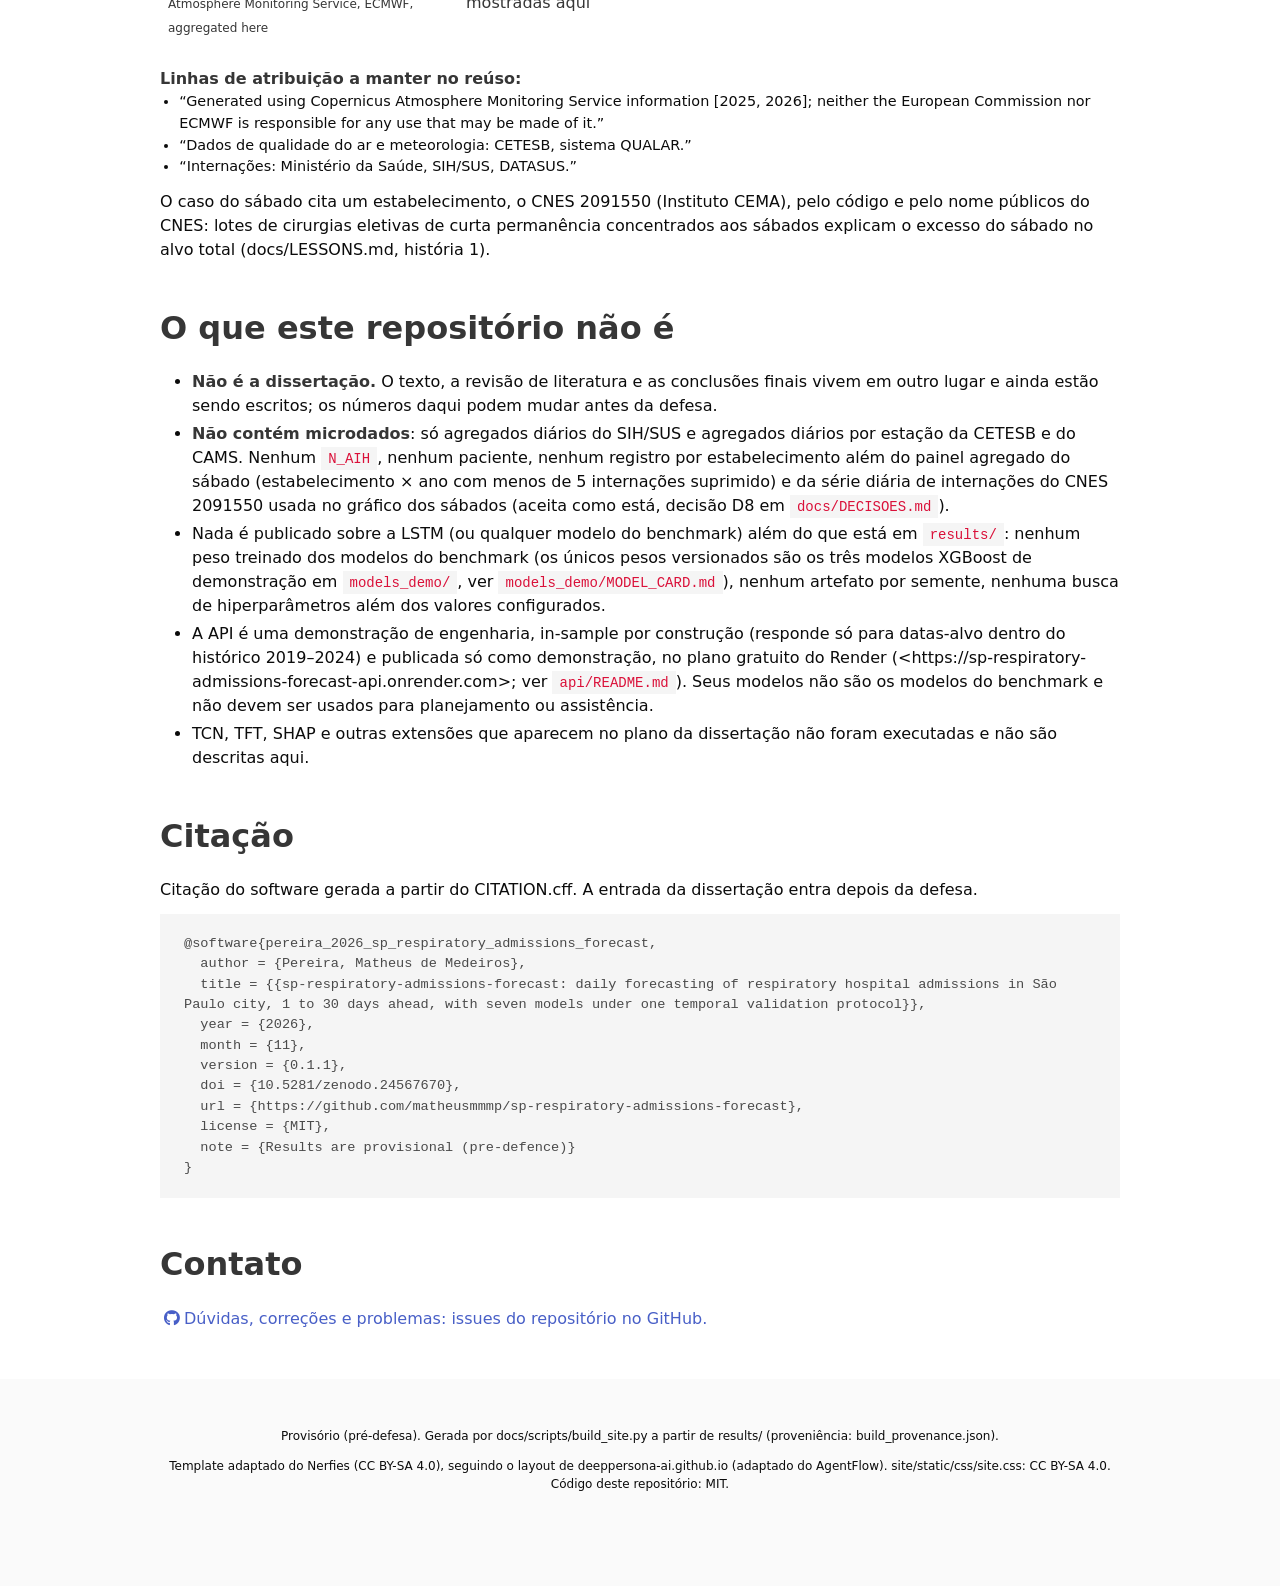
==== commit bec05763: "docs: API de demonstração publicada no Render (D14) O Hugging Face recusou criar o Space Docker: Spa" ====
--- a/site/index.pt-BR.html
+++ b/site/index.pt-BR.html
@@ -290,7 +290,7 @@
 <section class="section pt-0" id="not">
   <div class="container is-max-desktop content">
     <h2 class="title is-3">O que este repositório não é</h2>
-    <ul><li><strong>Não é a dissertação.</strong> O texto, a revisão de literatura e as conclusões finais vivem em outro lugar e ainda estão sendo escritos; os números daqui podem mudar antes da defesa.</li><li><strong>Não contém microdados</strong>: só agregados diários do SIH/SUS e agregados diários por estação da CETESB e do CAMS. Nenhum <code>N_AIH</code>, nenhum paciente, nenhum registro por estabelecimento além do painel agregado do sábado (estabelecimento × ano com menos de 5 internações suprimido) e da série diária de internações do CNES 2091550 usada no gráfico dos sábados (aceita como está, decisão D8 em <a href="https://github.com/matheusmmmp/sp-respiratory-admissions-forecast/blob/main/docs/DECISOES.md"><code>docs/DECISOES.md</code></a>).</li><li>Nada é publicado sobre a LSTM (ou qualquer modelo do benchmark) além do que está em <a href="https://github.com/matheusmmmp/sp-respiratory-admissions-forecast/tree/main/results"><code>results/</code></a>: nenhum peso treinado dos modelos do benchmark (os únicos pesos versionados são os três modelos XGBoost de demonstração em <a href="https://github.com/matheusmmmp/sp-respiratory-admissions-forecast/tree/main/models_demo"><code>models_demo/</code></a>, ver <a href="https://github.com/matheusmmmp/sp-respiratory-admissions-forecast/blob/main/models_demo/MODEL_CARD.md"><code>models_demo/MODEL_CARD.md</code></a>), nenhum artefato por semente, nenhuma busca de hiperparâmetros além dos valores configurados.</li><li>A API é uma demonstração de engenharia, in-sample por construção (responde só para datas-alvo dentro do histórico 2019–2024) e ainda não está publicada (rode-a localmente, ver <a href="https://github.com/matheusmmmp/sp-respiratory-admissions-forecast/blob/main/api/README.md"><code>api/README.md</code></a>). Seus modelos não são os modelos do benchmark e não devem ser usados para planejamento ou assistência.</li><li>TCN, TFT, SHAP e outras extensões que aparecem no plano da dissertação não foram executadas e não são descritas aqui.</li></ul>
+    <ul><li><strong>Não é a dissertação.</strong> O texto, a revisão de literatura e as conclusões finais vivem em outro lugar e ainda estão sendo escritos; os números daqui podem mudar antes da defesa.</li><li><strong>Não contém microdados</strong>: só agregados diários do SIH/SUS e agregados diários por estação da CETESB e do CAMS. Nenhum <code>N_AIH</code>, nenhum paciente, nenhum registro por estabelecimento além do painel agregado do sábado (estabelecimento × ano com menos de 5 internações suprimido) e da série diária de internações do CNES 2091550 usada no gráfico dos sábados (aceita como está, decisão D8 em <a href="https://github.com/matheusmmmp/sp-respiratory-admissions-forecast/blob/main/docs/DECISOES.md"><code>docs/DECISOES.md</code></a>).</li><li>Nada é publicado sobre a LSTM (ou qualquer modelo do benchmark) além do que está em <a href="https://github.com/matheusmmmp/sp-respiratory-admissions-forecast/tree/main/results"><code>results/</code></a>: nenhum peso treinado dos modelos do benchmark (os únicos pesos versionados são os três modelos XGBoost de demonstração em <a href="https://github.com/matheusmmmp/sp-respiratory-admissions-forecast/tree/main/models_demo"><code>models_demo/</code></a>, ver <a href="https://github.com/matheusmmmp/sp-respiratory-admissions-forecast/blob/main/models_demo/MODEL_CARD.md"><code>models_demo/MODEL_CARD.md</code></a>), nenhum artefato por semente, nenhuma busca de hiperparâmetros além dos valores configurados.</li><li>A API é uma demonstração de engenharia, in-sample por construção (responde só para datas-alvo dentro do histórico 2019–2024) e publicada só como demonstração, no plano gratuito do Render (&lt;https://sp-respiratory-admissions-forecast-api.onrender.com&gt;; ver <a href="https://github.com/matheusmmmp/sp-respiratory-admissions-forecast/blob/main/api/README.md"><code>api/README.md</code></a>). Seus modelos não são os modelos do benchmark e não devem ser usados para planejamento ou assistência.</li><li>TCN, TFT, SHAP e outras extensões que aparecem no plano da dissertação não foram executadas e não são descritas aqui.</li></ul>
   </div>
 </section>
 
